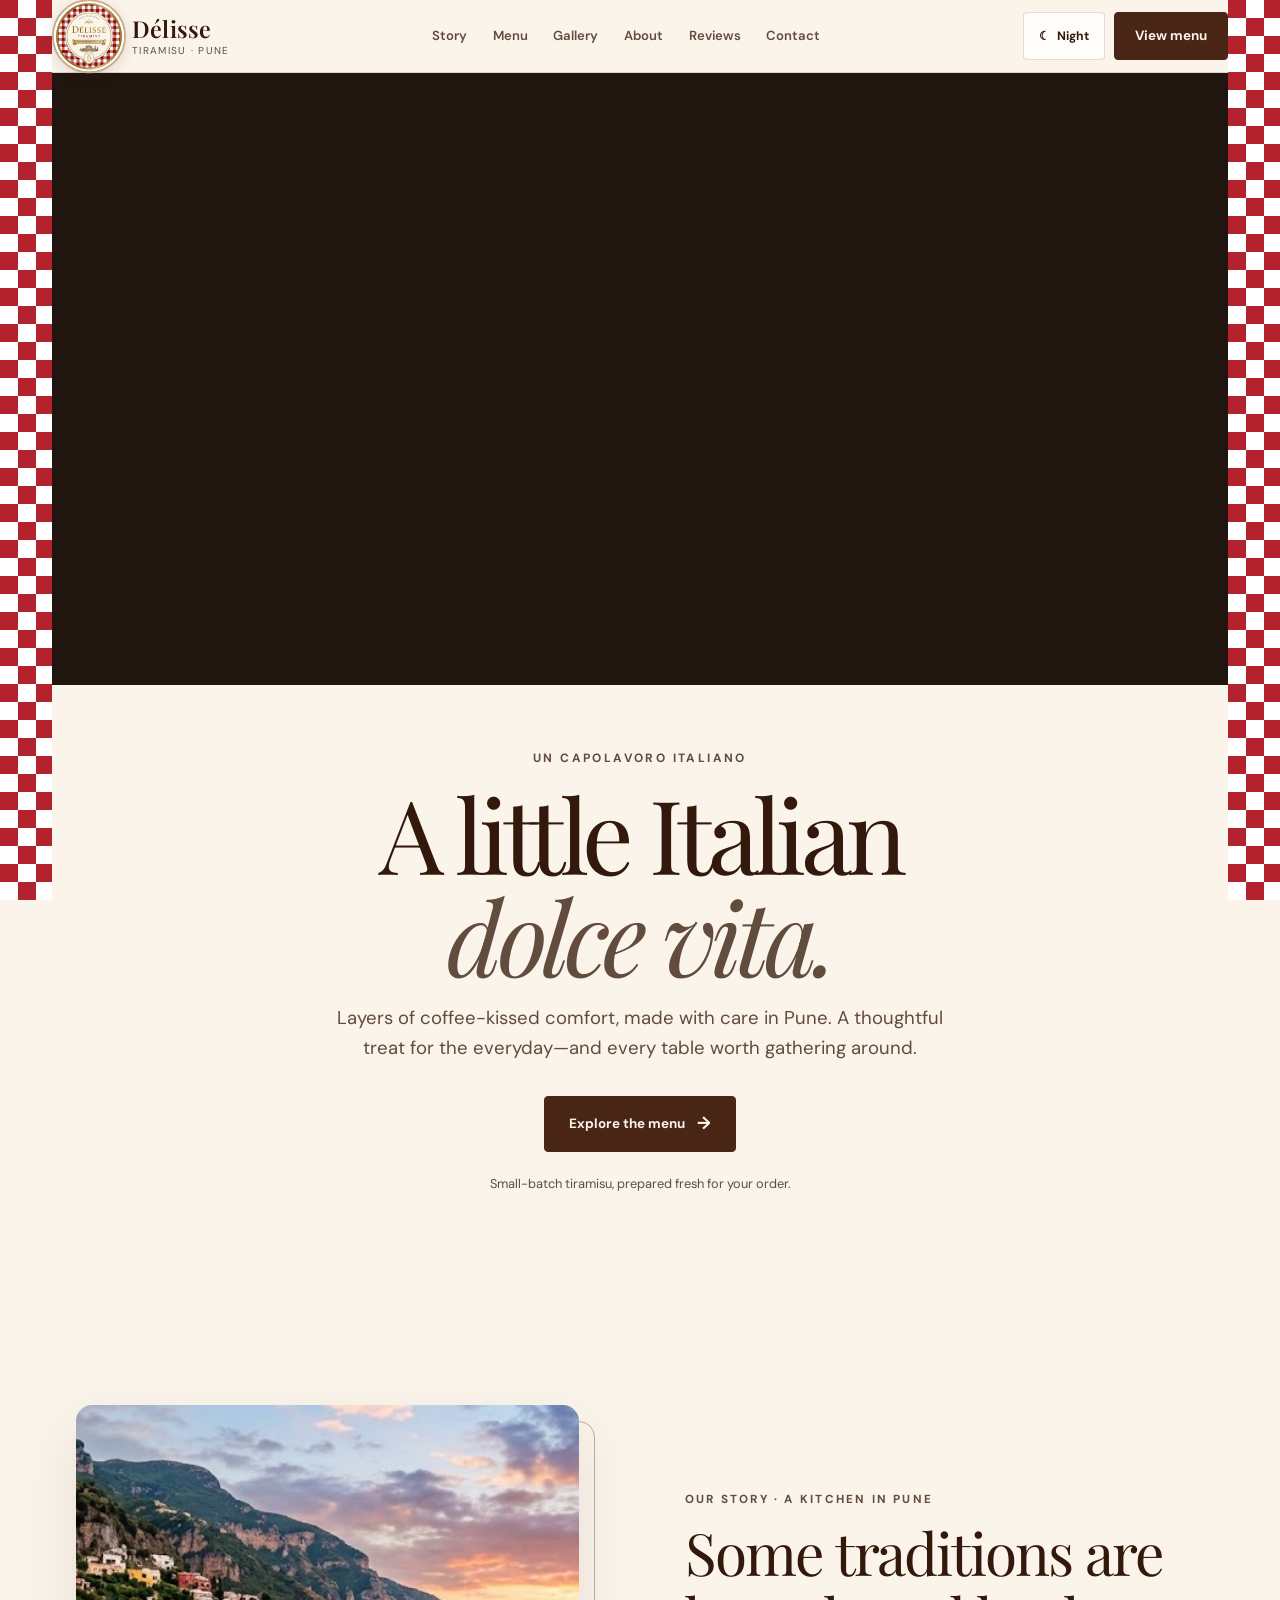
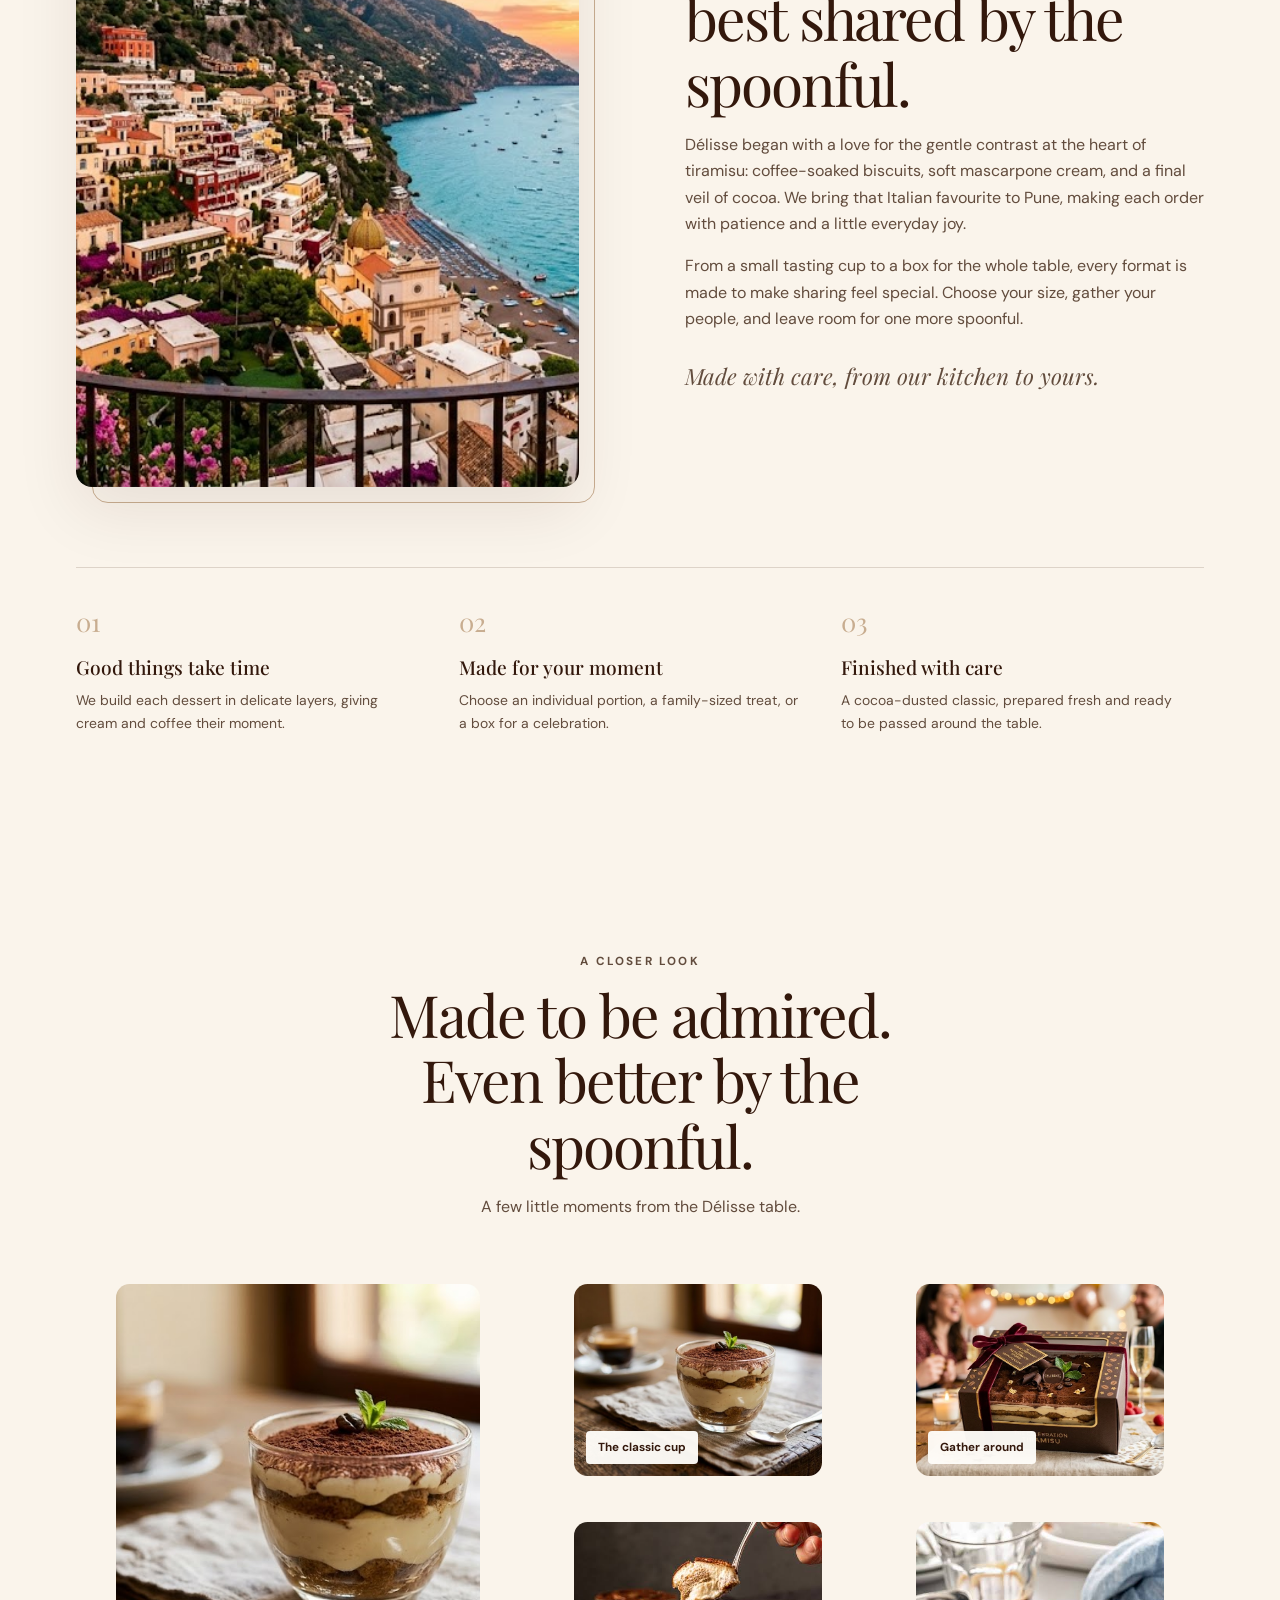
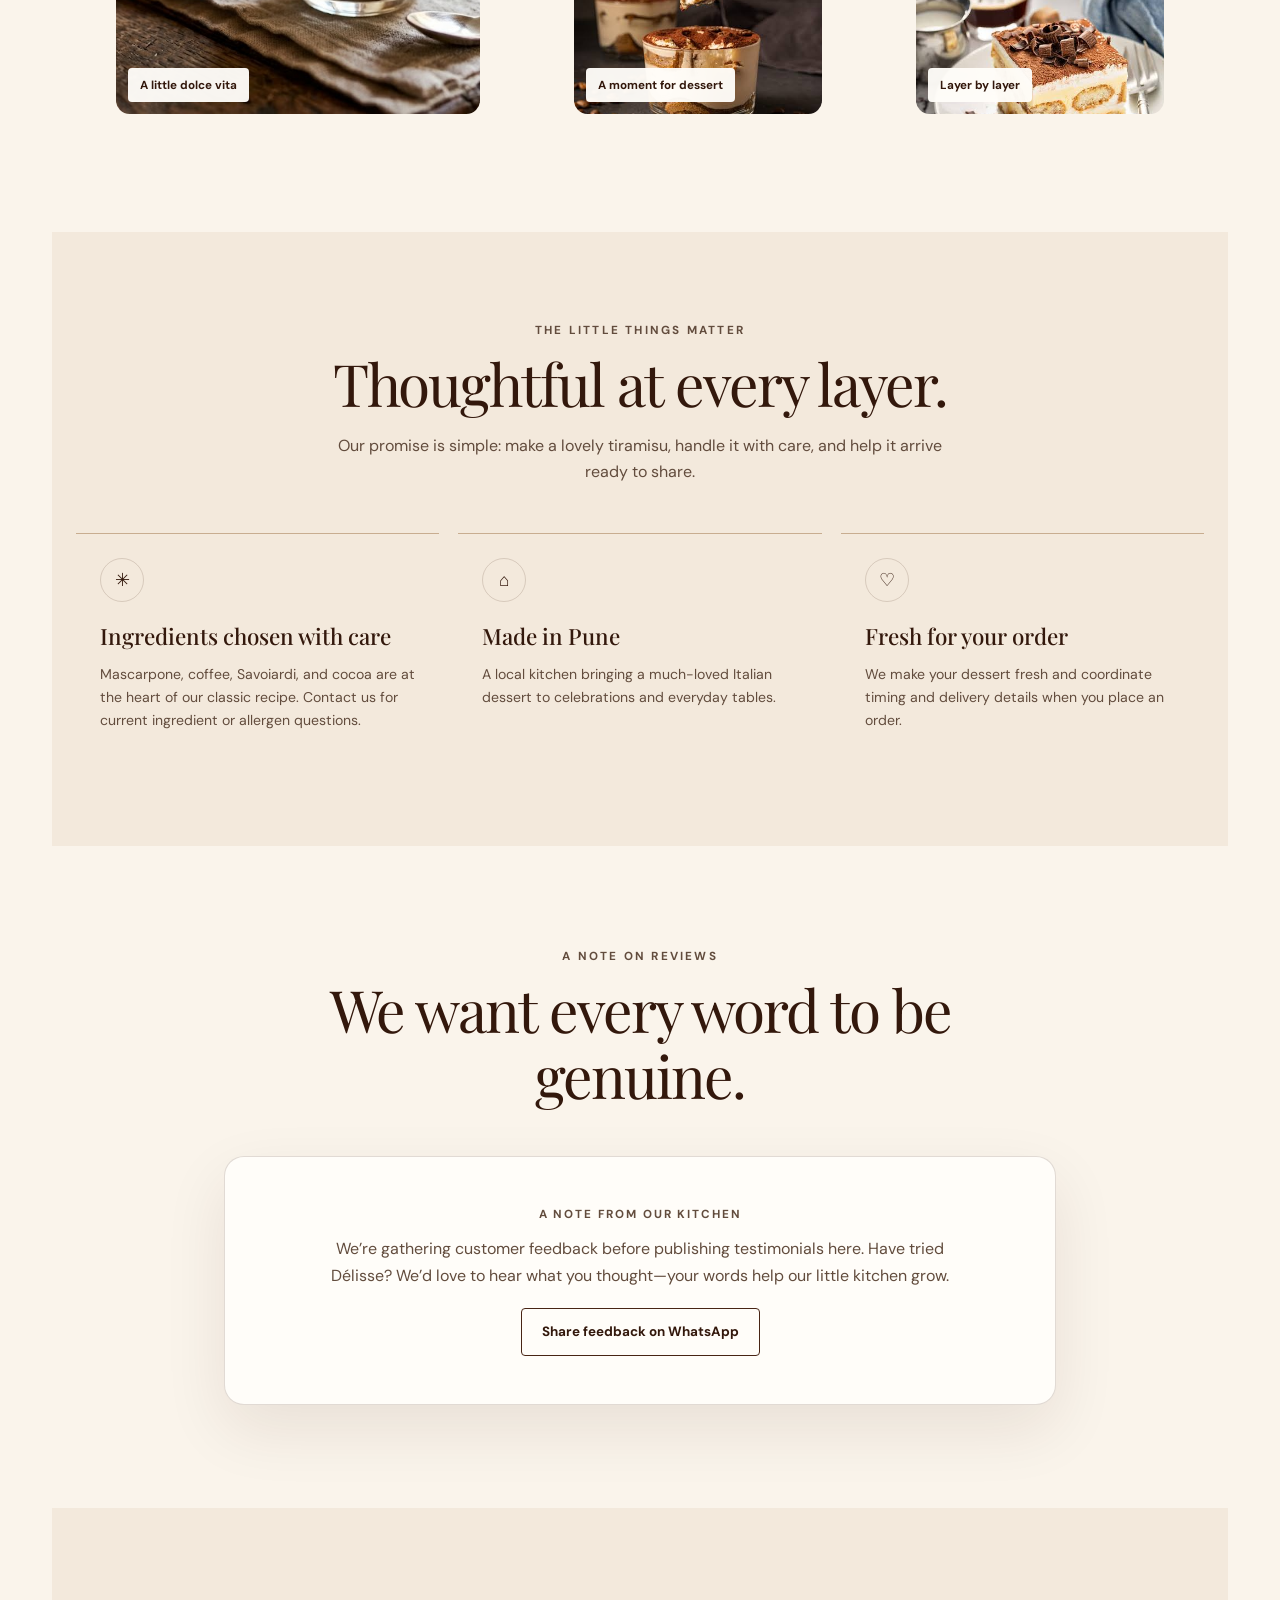
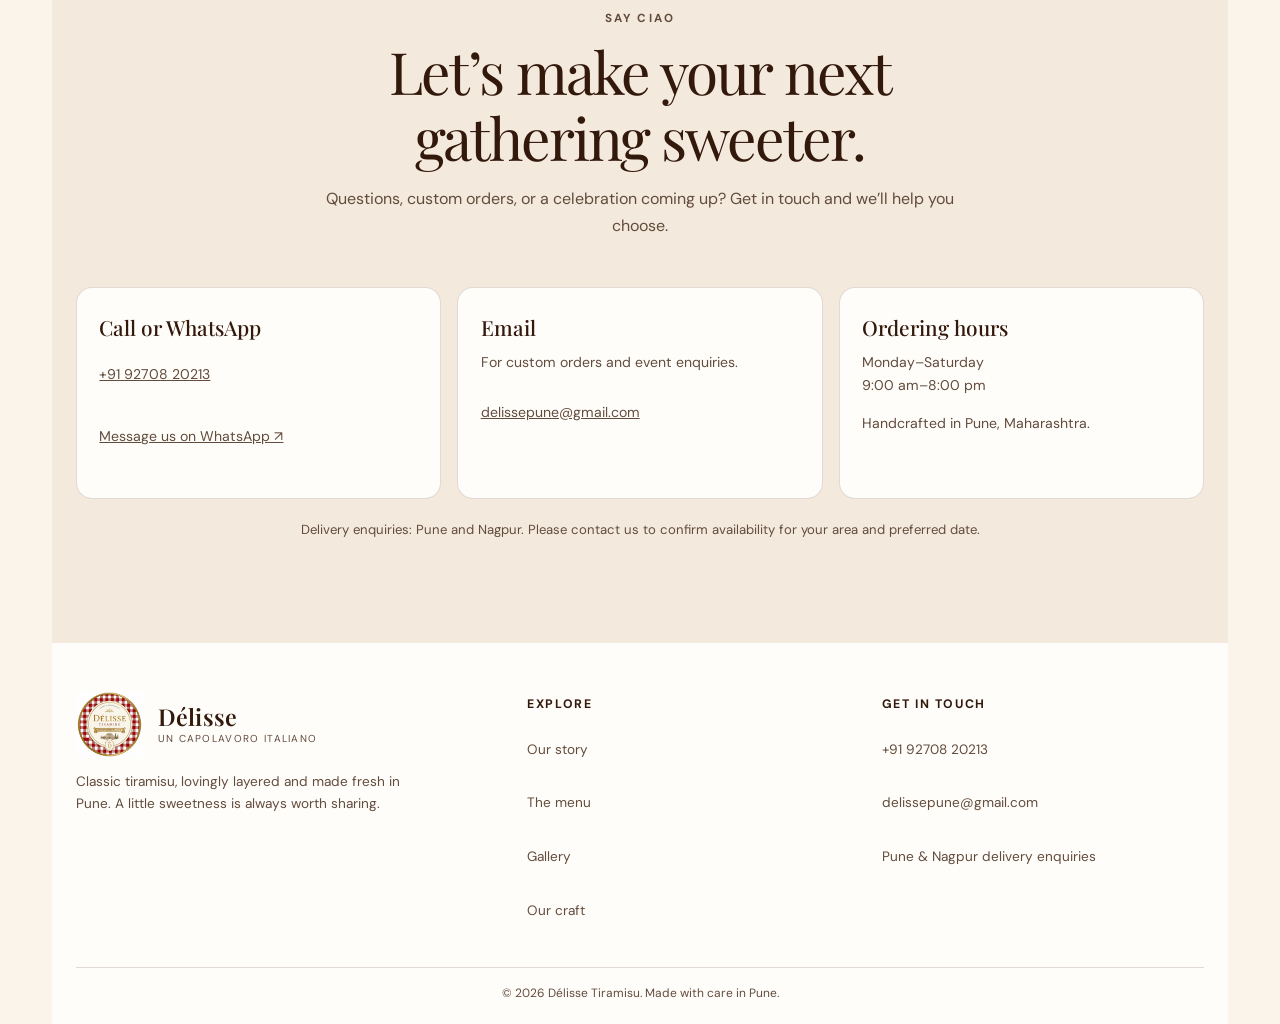
==== index.html @ 21d64817 "Add files via upload" ====
<!doctype html>
<html lang="en" data-theme="day">
<head>
  <meta charset="utf-8">
  <meta name="viewport" content="width=device-width, initial-scale=1">
  <meta name="theme-color" content="#FAF4EB">
  <meta name="description" content="Discover Délisse Tiramisu: lovingly layered Italian-inspired desserts, freshly made in Pune for everyday treats and special gatherings.">
  <title>Délisse Tiramisu — Un Capolavoro Italiano</title>
  <link rel="preconnect" href="https://fonts.googleapis.com">
  <link rel="preconnect" href="https://fonts.gstatic.com" crossorigin>
  <link href="https://fonts.googleapis.com/css2?family=DM+Sans:wght@400;500;600;700&family=Playfair+Display:ital,wght@0,400;0,500;0,600;1,400;1,500&display=swap" rel="stylesheet">
  <style>
    :root {
      color-scheme: light;
      --page: #FAF4EB;
      --surface: #FFFDF9;
      --surface-soft: #F3E9DC;
      --ink: #33180C;
      --ink-soft: #624C3D;
      --cocoa: #482515;
      --tan: #C8AD90;
      --line: rgba(72, 37, 21, .16);
      --shadow: 0 1.5rem 4rem rgba(51, 24, 12, .09);
      --gingham-white: #FFFFFF;
      --gingham-red: #B4232D;
      --gingham-pattern: url("data:image/svg+xml,%3Csvg xmlns='http://www.w3.org/2000/svg' width='36' height='36' viewBox='0 0 36 36'%3E%3Cpath fill='%23FFFFFF' d='M0 0h36v36H0z'/%3E%3Cpath fill='%23B4232D' d='M0 0h18v18H0zm18 18h18v18H18z'/%3E%3C/svg%3E");
      --content: 74rem;
      --header-height: 4.5rem;
      --frame-width: 3.25rem;
    }

    html[data-theme="night"] {
      color-scheme: dark;
      --page: #1D130F;
      --surface: #291C16;
      --surface-soft: #35251C;
      --ink: #FFF7ED;
      --ink-soft: #D7C2AE;
      --cocoa: #F2DFCA;
      --tan: #B08D6B;
      --line: rgba(255, 247, 237, .15);
      --shadow: 0 1.5rem 4rem rgba(0, 0, 0, .24);
    }

    * { box-sizing: border-box; }
    html { scroll-behavior: smooth; scroll-padding-top: calc(var(--header-height) + 1.5rem); }
    body {
      margin: 0;
      padding-inline: var(--frame-width);
      background: var(--page);
      color: var(--ink);
      font: 400 1rem/1.65 "DM Sans", sans-serif;
      transition: background-color .35s ease, color .35s ease;
      overflow-x: hidden;
    }
    img { display: block; max-width: 100%; }
    button, a, select { font: inherit; }
    a { color: inherit; }
    button { color: inherit; }
    :focus-visible { outline: 3px solid #B54635; outline-offset: 3px; }
    ::selection { color: #fff; background: #8C3028; }
    .container { width: min(var(--content), calc(100% - 3rem)); margin-inline: auto; }
    .eyebrow {
      margin: 0 0 .8rem;
      color: var(--ink-soft);
      font-size: .73rem;
      font-weight: 700;
      letter-spacing: .19em;
      line-height: 1.4;
      text-transform: uppercase;
    }
    h1, h2, h3, p { margin-top: 0; }
    h1, h2, h3, .wordmark { font-family: "Playfair Display", Georgia, serif; }
    h2 { margin-bottom: 1rem; font-size: clamp(2.2rem, 5vw, 3.65rem); font-weight: 400; line-height: 1.12; letter-spacing: -.035em; }
    .section-intro { max-width: 40rem; margin: 0 auto 3rem; text-align: center; }
    .section-intro p:last-child { color: var(--ink-soft); }
    .skip-link {
      position: fixed; z-index: 999; top: .75rem; left: .75rem; transform: translateY(-160%);
      padding: .8rem 1rem; border-radius: .5rem; background: var(--surface); color: var(--ink);
    }
    .skip-link:focus { transform: translateY(0); }
    .sr-only {
      position: absolute; width: 1px; height: 1px; padding: 0; margin: -1px;
      overflow: hidden; clip: rect(0, 0, 0, 0); white-space: nowrap; border: 0;
    }

    .page-loader {
      position: fixed; z-index: 1000; inset: 0; display: grid; place-items: center;
      padding: 1.5rem; background: color-mix(in srgb, var(--page) 94%, transparent);
      backdrop-filter: blur(8px); opacity: 1; visibility: visible;
      transition: opacity .5s ease, visibility .5s ease;
    }
    .page-loader.is-hidden { opacity: 0; visibility: hidden; pointer-events: none; }
    .loader-content {
      width: min(20rem, 100%); display: grid; justify-items: center; gap: 1rem;
      padding: 2rem 1.5rem 1.5rem; border: 1px solid var(--line); border-radius: .75rem;
      background: var(--surface); box-shadow: var(--shadow); text-align: center;
    }
    .loader-seal { position: relative; width: 5rem; aspect-ratio: 1; padding: .25rem; border-radius: 50%; background: conic-gradient(from 0deg, var(--gingham-red), #fff 25%, var(--gingham-red) 50%, #fff 75%, var(--gingham-red)); animation: loader-spin 2.4s linear infinite; }
    .loader-seal img { width: 100%; height: 100%; border: 3px solid var(--surface); border-radius: 50%; object-fit: cover; animation: loader-counter-spin 2.4s linear infinite; }
    .loader-track { width: 9rem; height: .55rem; overflow: hidden; border-radius: 999px; background: var(--surface-soft); }
    .loader-track::after { display: block; width: 42%; height: 100%; content: ""; border-radius: inherit; background-color: var(--gingham-white); background-image: var(--gingham-pattern); background-size: 1.125rem 1.125rem; animation: loader-progress 1.25s ease-in-out infinite; }
    .loader-caption { margin: 0; color: var(--ink); font-family: "Playfair Display", Georgia, serif; font-size: 1.15rem; }
    .loader-subcaption { margin: -.7rem 0 0; color: var(--ink-soft); font-size: .67rem; font-weight: 700; letter-spacing: .16em; text-transform: uppercase; }
    @keyframes loader-spin { to { transform: rotate(1turn); } }
    @keyframes loader-counter-spin { to { transform: rotate(-1turn); } }
    @keyframes loader-progress { from { transform: translateX(-120%); } to { transform: translateX(260%); } }
    .reveal { opacity: 0; transform: translateY(24px); transition: opacity .8s ease, transform .8s cubic-bezier(.2,.7,.2,1); }
    .reveal.is-visible { opacity: 1; transform: translateY(0); }
    .story-photo.reveal { transform: translateY(24px) rotate(-1.5deg); }
    .story-photo.reveal.is-visible { transform: translateY(0) rotate(0); }
    .chapter, .craft-card, .contact-card, .gallery-item { transition: transform .35s cubic-bezier(.2,.7,.2,1), box-shadow .35s ease; }
    .chapter:hover, .craft-card:hover, .contact-card:hover { transform: translateY(-5px); }
    .gallery-item:hover { transform: translateY(-4px); box-shadow: var(--shadow); }

    .site-header {
      position: sticky;
      z-index: 20;
      top: 0;
      border-bottom: 1px solid var(--line);
      background: color-mix(in srgb, var(--page) 92%, transparent);
      backdrop-filter: blur(16px);
    }
    .nav-wrap {
      width: 100%;
      min-height: var(--header-height);
      margin: auto;
      display: flex;
      align-items: center;
      justify-content: space-between;
      gap: 1.5rem;
    }
    .brand {
      position: relative;
      display: inline-flex;
      align-items: center;
      gap: .75rem;
      min-height: 48px;
      min-width: max-content;
      padding-left: 5rem;
      text-decoration: none;
    }
    .site-header .brand-seal {
      position: absolute;
      top: 50%;
      left: 0;
      z-index: 1;
      width: 4.6rem;
      aspect-ratio: 1;
      overflow: hidden;
      flex: 0 0 auto;
      border: 2px solid var(--tan);
      border-radius: 50%;
      background: #fff;
      box-shadow: 0 .2rem .8rem rgba(51,24,12,.13);
      transform: translateY(-50%);
    }
    .brand-seal img { width: 100%; height: 100%; object-fit: cover; }
    .brand-copy { display: grid; line-height: 1.12; }
    .wordmark { font-size: 1.45rem; font-weight: 600; letter-spacing: .01em; }
    .brand-line { margin-top: .18rem; color: var(--ink-soft); font-size: .63rem; letter-spacing: .13em; text-transform: uppercase; }
    .nav-links { display: flex; align-items: center; gap: clamp(.85rem, 2vw, 1.7rem); }
    .nav-links a {
      min-height: 48px;
      display: inline-flex;
      align-items: center;
      position: relative;
      color: var(--ink-soft);
      font-size: .82rem;
      font-weight: 600;
      text-decoration: none;
      transition: color .2s ease;
    }
    .nav-links a:hover { color: var(--ink); }
    .nav-actions { display: flex; align-items: center; gap: .55rem; }
    .icon-button, .menu-toggle {
      min-width: 48px; min-height: 48px;
      display: inline-flex; align-items: center; justify-content: center;
      border: 1px solid var(--line); border-radius: .25rem;
      background: var(--surface); color: var(--ink); cursor: pointer;
      transition: transform .2s ease, box-shadow .2s ease, background .25s ease;
    }
    .icon-button:hover, .menu-toggle:hover { transform: translateY(-2px); box-shadow: 0 .5rem 1rem rgba(51,24,12,.12); }
    .icon-button { padding: 0 .95rem; gap: .45rem; font-size: .76rem; font-weight: 700; }
    .menu-toggle { display: none; font-size: 1.25rem; }
    .menu-cta { min-height: 48px; padding-inline: 1rem; font-size: .78rem; }

    .hero {
      width: calc(100% + 2 * var(--frame-width));
      margin-left: calc(-1 * var(--frame-width));
      padding: 0 0 clamp(4rem, 8vw, 6rem);
      background: var(--page);
    }
    .hero-inner { width: min(50rem, calc(100% - 2rem)); margin-inline: auto; text-align: center; }
    .hero-ribbon {
      position: fixed;
      z-index: 19;
      inset-block: 0;
      width: var(--frame-width);
      background-color: var(--gingham-white);
      background-image: var(--gingham-pattern);
      background-size: 36px 36px;
      background-position: 0 0;
      transition: background-position .16s linear;
      will-change: background-position;
      pointer-events: none;
    }
    .hero-ribbon-left { left: 0; }
    .hero-ribbon-right { right: 0; animation-direction: reverse; }
    .hero-video-frame {
      position: relative;
      width: 100%;
      aspect-ratio: 16 / 9;
      max-height: min(68svh, 42rem);
      margin: 0 auto clamp(2.5rem, 5vw, 4rem);
      overflow: hidden;
      background: #21160f;
    }
    .hero-video-frame video { width: 100%; height: 100%; object-fit: cover; }
    .hero h1 { margin: 0 auto 1.1rem; color: var(--ink); font-size: clamp(3rem, 8vw, 6.4rem); font-weight: 400; line-height: .99; letter-spacing: -.055em; }
    .hero h1 em { color: var(--ink-soft); font-weight: 400; }
    .hero-lede { max-width: 38rem; margin: 0 auto 2rem; color: var(--ink-soft); font-size: clamp(1rem, 2vw, 1.16rem); }
    .hero-kicker { margin-bottom: .85rem; color: var(--ink-soft); font-size: .75rem; font-weight: 700; letter-spacing: .2em; text-transform: uppercase; }
    .hero-note { margin: 1.3rem 0 0; color: var(--ink-soft); font-size: .8rem; }
    .button {
      min-height: 3rem; display: inline-flex; align-items: center; justify-content: center; gap: .65rem;
      padding: .65rem 1.25rem;       border: 1px solid var(--cocoa); border-radius: .25rem;
      background: var(--cocoa); color: var(--page); cursor: pointer;
      font-size: .84rem; font-weight: 700; text-decoration: none;
      transition: transform .2s ease, box-shadow .2s ease, background .25s ease, color .25s ease;
    }
    .button:hover { transform: translateY(-2px); box-shadow: 0 .55rem 1.1rem rgba(51,24,12,.19); }
    .button-outline { background: transparent; color: var(--ink); }
    .menu-explore { min-height: 3.5rem; gap: .8rem; padding-inline: 1.5rem; }
    .menu-explore .menu-arrow { display: inline-block; font-size: 1.1rem; animation: explore-arrow 1.8s ease-in-out infinite; }
    .menu-explore:hover .menu-arrow { animation-play-state: paused; transform: translateX(4px); }
    @keyframes explore-arrow { 50% { transform: translateX(4px); } }

    .story { padding-block: clamp(4.5rem, 9vw, 8rem); }
    .story-grid { display: grid; grid-template-columns: 1fr 1fr; gap: clamp(2rem, 7vw, 6rem); align-items: center; }
    .story-photo { position: relative; padding: 0 1rem 1rem 0; }
    .story-photo::after { position: absolute; z-index: -1; content: ""; inset: 1rem 0 0 1rem; border: 1px solid var(--tan); border-radius: 1rem; }
    .story-photo img { width: 100%; aspect-ratio: 4 / 4.5; object-fit: cover; border-radius: 1rem; box-shadow: var(--shadow); transition: transform .7s cubic-bezier(.2,.7,.2,1); }
    .story-photo:hover img { transform: scale(1.025); }
    .story-copy h2 { max-width: 34rem; }
    .story-copy p:not(.eyebrow) { color: var(--ink-soft); }
    .story-copy .signature { margin-top: 1.6rem; color: var(--ink); font-family: "Playfair Display", Georgia, serif; font-size: 1.4rem; font-style: italic; }
    .chapter-row { display: grid; grid-template-columns: repeat(3, 1fr); gap: 1.25rem; margin-top: 4rem; padding-top: 2rem; border-top: 1px solid var(--line); }
    .chapter { padding-right: 1rem; }
    .chapter-number { display: block; margin-bottom: .6rem; color: var(--tan); font-family: "Playfair Display", Georgia, serif; font-size: 1.6rem; }
    .chapter h3 { margin-bottom: .35rem; font-size: 1.2rem; font-weight: 500; }
    .chapter p { margin-bottom: 0; color: var(--ink-soft); font-size: .87rem; }

    .gallery-section { padding-block: clamp(4.5rem, 8vw, 7rem); }
    .gallery-grid { display: grid; grid-template-columns: 1.15fr .85fr .85fr; grid-template-rows: 14rem 14rem; gap: .85rem; }
    .gallery-item { position: relative; overflow: hidden; border-radius: .85rem; background: var(--surface-soft); }
    .gallery-item:first-child { grid-row: span 2; }
    .gallery-item img { width: 100%; height: 100%; object-fit: cover; transition: transform .6s ease; }
    .gallery-item:hover img { transform: scale(1.04); }
    .gallery-caption {
      position: absolute; right: .75rem; bottom: .75rem; left: .75rem;
      width: fit-content; max-width: calc(100% - 1.5rem); padding: .45rem .75rem;
      border-radius: .25rem; background: rgba(255,253,249,.96); color: #33180C;
      font-size: .73rem; font-weight: 700; white-space: nowrap; overflow: hidden; text-overflow: ellipsis;
    }

    .craft-section { padding-block: clamp(4rem, 7vw, 6rem); background: var(--surface-soft); }
    .craft-grid { display: grid; grid-template-columns: repeat(3, 1fr); gap: 1.2rem; }
    .craft-card { padding: 1.5rem; border-top: 1px solid var(--tan); }
    .craft-icon { width: 2.75rem; height: 2.75rem; display: grid; place-items: center; margin-bottom: 1rem; border: 1px solid var(--line); border-radius: 50%; color: var(--ink); font-size: 1.1rem; }
    .craft-card h3 { margin-bottom: .45rem; font-size: 1.4rem; font-weight: 500; }
    .craft-card p { margin-bottom: 0; color: var(--ink-soft); font-size: .88rem; }

    .reviews-section { padding-block: clamp(4.5rem, 8vw, 7rem); }
    .review-panel {
      max-width: 52rem; margin: auto; padding: clamp(1.5rem, 4vw, 3rem);
      border: 1px solid var(--line); border-radius: 1.25rem; background: var(--surface);
      box-shadow: var(--shadow); text-align: center;
    }
    .review-note { margin-bottom: .75rem; color: var(--ink-soft); font-size: .73rem; font-weight: 700; letter-spacing: .16em; text-transform: uppercase; }
    .review-panel p { max-width: 40rem; margin: 0 auto 1.2rem; color: var(--ink-soft); }
    .customer-form { display: grid; gap: .85rem; margin-top: 1.4rem; text-align: left; }
    .customer-form label { display: grid; gap: .35rem; color: var(--ink); font-size: .78rem; font-weight: 700; }
    .customer-form input, .customer-form textarea {
      width: 100%; min-height: 48px; padding: .75rem .85rem;
      border: 1px solid var(--line); border-radius: .65rem;
      background: var(--surface); color: var(--ink); font: inherit; font-size: .88rem;
    }
    .customer-form textarea { min-height: 5rem; resize: vertical; }
    .customer-form .form-row { display: grid; grid-template-columns: 1fr 1fr; gap: .75rem; }

    .contact-section { padding-block: clamp(4.5rem, 8vw, 7rem); background: var(--surface-soft); }
    .contact-grid { display: grid; grid-template-columns: repeat(3, 1fr); gap: 1rem; }
    .contact-card { min-width: 0; padding: 1.4rem; border: 1px solid var(--line); border-radius: 1rem; background: var(--surface); }
    .contact-card h3 { margin-bottom: .4rem; font-size: 1.3rem; font-weight: 500; }
    .contact-card p, .contact-card a { color: var(--ink-soft); font-size: .88rem; overflow-wrap: anywhere; }
    .contact-card a { min-height: 48px; display: inline-flex; align-items: center; }
    .contact-card a:hover { color: var(--ink); }
    .delivery-note { margin: 1.25rem auto 0; color: var(--ink-soft); font-size: .82rem; text-align: center; }

    .site-footer { padding-block: 3rem 1.25rem; background: var(--surface); }
    .footer-main { display: grid; grid-template-columns: 1.3fr 1fr 1fr; gap: 2rem; align-items: start; }
    .footer-brand { display: flex; align-items: center; gap: .9rem; margin-bottom: .8rem; }
    .footer-seal { width: 4.2rem; }
    .footer-summary { max-width: 22rem; color: var(--ink-soft); font-size: .85rem; }
    .footer-col h3 { margin: .2rem 0 .75rem; font-family: "DM Sans", sans-serif; font-size: .77rem; font-weight: 700; letter-spacing: .13em; text-transform: uppercase; }
    .footer-links { display: grid; gap: .35rem; }
    .footer-links a { min-height: 48px; display: inline-flex; align-items: center; color: var(--ink-soft); font-size: .85rem; text-decoration: none; }
    .footer-links a:hover { color: var(--ink); }
    .footer-bottom { margin-top: 2rem; padding-top: 1rem; border-top: 1px solid var(--line); color: var(--ink-soft); font-size: .75rem; text-align: center; }

    .mobile-nav {
      position: fixed; z-index: 22; inset: var(--header-height) 0 auto; display: none;
      padding: .5rem 1.25rem 1rem; border-bottom: 1px solid var(--line);
      background: var(--page); box-shadow: var(--shadow);
    }
    .mobile-nav.open { display: grid; }
    .mobile-nav a { min-height: 48px; display: flex; align-items: center; border-bottom: 1px solid var(--line); color: var(--ink-soft); text-decoration: none; }
    .mobile-nav a:last-child { border-bottom: 0; }

    @media (max-width: 1050px) {
      .nav-links { gap: .8rem; }
      .nav-links a { font-size: .76rem; }
    }
    @media (max-width: 790px) {
      :root { --header-height: 3.75rem; }
      :root { --frame-width: 2rem; }
      .nav-links { display: none; }
      .menu-toggle { display: inline-flex; }
      .nav-wrap { gap: .5rem; }
      .site-header .brand { padding-left: 4.2rem; }
      .site-header .brand-seal { width: 3.9rem; }
      .wordmark { font-size: 1.25rem; }
      .icon-button { width: 48px; padding: 0; font-size: 1rem; }
      .icon-button .theme-label { display: none; }
      .story-grid { grid-template-columns: 1fr; }
      .story-photo { max-width: 34rem; margin-inline: auto; }
      .story-photo img { aspect-ratio: 4 / 3.6; }
      .chapter-row { margin-top: 2.5rem; }
      .gallery-grid { grid-template-columns: repeat(2, minmax(0, 1fr)); grid-template-rows: 15rem 12rem; }
      .gallery-item:first-child { grid-row: auto; grid-column: span 2; }
      .gallery-item:last-child { grid-column: span 2; }
      .footer-main { grid-template-columns: 1fr 1fr; }
      .footer-main > :first-child { grid-column: span 2; }
    }
    @media (max-width: 540px) {
      .container { width: calc(100% - 2rem); }
      .brand-line { font-size: .56rem; }
      .nav-actions { gap: .35rem; }
      .menu-cta { padding-inline: .7rem; font-size: .72rem; }
      .hero-inner { width: calc(100% - 2rem); }
      .hero h1 { font-size: clamp(2.8rem, 14vw, 4.3rem); }
      .chapter-row, .craft-grid, .contact-grid { grid-template-columns: 1fr; }
      .chapter { padding: 0 0 1rem; border-bottom: 1px solid var(--line); }
      .gallery-grid { grid-template-columns: minmax(0, 1fr); grid-template-rows: none; grid-auto-rows: 14rem; gap: .75rem; }
      .gallery-item:first-child, .gallery-item:last-child { grid-column: auto; }
      .gallery-caption { right: .45rem; bottom: .45rem; left: .45rem; max-width: calc(100% - .9rem); padding: .4rem .55rem; font-size: .68rem; }
      .footer-main { grid-template-columns: 1fr; }
      .footer-main > :first-child { grid-column: auto; }
    }
    @media (max-width: 390px) {
      .menu-cta { display: none; }
    }
    @media (max-width: 430px) {
      .site-header .brand-copy { display: none; }
    }
    @media (max-width: 360px) {
      .brand-copy { display: none; }
    }
    @media (prefers-reduced-motion: reduce) {
      *, *::before, *::after { scroll-behavior: auto !important; animation-duration: .01ms !important; animation-iteration-count: 1 !important; transition-duration: .01ms !important; }
    }
  </style>
</head>
<body>
  <noscript><style>.page-loader{display:none!important}</style></noscript>
  <div class="page-loader" id="page-loader" role="status" aria-label="Loading Délisse Tiramisu">
    <div class="loader-content"><span class="loader-seal"><img src="./logo.jpg" alt="" width="1024" height="1024"></span><span class="loader-caption">A little sweetness</span><span class="loader-subcaption">Fresh from our kitchen</span><span class="loader-track" aria-hidden="true"></span></div>
  </div>
  <span class="hero-ribbon hero-ribbon-left" aria-hidden="true"></span>
  <span class="hero-ribbon hero-ribbon-right" aria-hidden="true"></span>
  <a class="skip-link" href="#main">Skip to content</a>
  <header class="site-header">
    <div class="nav-wrap container">
      <a class="brand" href="#home" aria-label="Délisse Tiramisu home">
        <span class="brand-seal"><img src="./logo.jpg" alt="Délisse circular lid emblem" width="1024" height="1024"></span>
        <span class="brand-copy"><span class="wordmark">Délisse</span><span class="brand-line">Tiramisu · Pune</span></span>
      </a>
      <nav class="nav-links" aria-label="Main navigation">
        <a href="#story">Story</a><a href="./menu.html">Menu</a><a href="#gallery">Gallery</a><a href="#craft">About</a><a href="#reviews">Reviews</a><a href="#contact">Contact</a>
      </nav>
      <div class="nav-actions">
        <button class="icon-button" id="theme-toggle" type="button" aria-label="Switch to night mode" aria-pressed="false"><span aria-hidden="true">☾</span><span class="theme-label">Night</span></button>
        <a class="button menu-cta" href="./menu.html">View menu</a>
        <button class="menu-toggle" id="menu-toggle" type="button" aria-label="Open navigation menu" aria-expanded="false" aria-controls="mobile-nav">☰</button>
      </div>
    </div>
    <nav class="mobile-nav" id="mobile-nav" aria-label="Mobile navigation">
      <a href="#story">Our story</a><a href="./menu.html">Menu</a><a href="#gallery">Gallery</a><a href="#craft">About our craft</a><a href="#reviews">Reviews</a><a href="#contact">Contact</a>
    </nav>
  </header>

  <main id="main">
    <section class="hero" id="home" aria-labelledby="hero-title">
      <div class="hero-video-frame">
        <video class="hero-video" width="1280" height="720" autoplay muted playsinline loop preload="auto" aria-label="Délisse Tiramisu brand video">
          <source src="./gemini_generated_video_3c3f9acc.mp4" type="video/mp4">
          Your browser does not support HTML video.
        </video>
      </div>
      <div class="hero-inner">
        <p class="hero-kicker">Un Capolavoro Italiano</p>
        <h1 id="hero-title">A little Italian<br><em>dolce vita.</em></h1>
        <p class="hero-lede">Layers of coffee-kissed comfort, made with care in Pune. A thoughtful treat for the everyday—and every table worth gathering around.</p>
        <a class="button menu-explore" href="./menu.html"><span>Explore the menu</span><span class="menu-arrow" aria-hidden="true">→</span></a>
        <p class="hero-note">Small-batch tiramisu, prepared fresh for your order.</p>
      </div>
    </section>

    <section class="story" id="story" aria-labelledby="story-title">
      <div class="container">
        <div class="story-grid">
          <div class="story-photo"><img src="./about image.jpg" alt="Délisse tiramisu with cocoa and espresso, presented in a warm Italian-inspired setting" loading="lazy" width="1024" height="682"></div>
          <div class="story-copy">
            <p class="eyebrow">Our story · A kitchen in Pune</p>
            <h2 id="story-title">Some traditions are best shared by the spoonful.</h2>
            <p>Délisse began with a love for the gentle contrast at the heart of tiramisu: coffee-soaked biscuits, soft mascarpone cream, and a final veil of cocoa. We bring that Italian favourite to Pune, making each order with patience and a little everyday joy.</p>
            <p>From a small tasting cup to a box for the whole table, every format is made to make sharing feel special. Choose your size, gather your people, and leave room for one more spoonful.</p>
            <p class="signature">Made with care, from our kitchen to yours.</p>
          </div>
        </div>
        <div class="chapter-row" aria-label="Our process">
          <article class="chapter"><span class="chapter-number">01</span><h3>Good things take time</h3><p>We build each dessert in delicate layers, giving cream and coffee their moment.</p></article>
          <article class="chapter"><span class="chapter-number">02</span><h3>Made for your moment</h3><p>Choose an individual portion, a family-sized treat, or a box for a celebration.</p></article>
          <article class="chapter"><span class="chapter-number">03</span><h3>Finished with care</h3><p>A cocoa-dusted classic, prepared fresh and ready to be passed around the table.</p></article>
        </div>
      </div>
    </section>

    <section class="gallery-section" id="gallery" aria-labelledby="gallery-title">
      <div class="container">
        <div class="section-intro">
          <p class="eyebrow">A closer look</p>
          <h2 id="gallery-title">Made to be admired.<br>Even better by the spoonful.</h2>
          <p>A few little moments from the Délisse table.</p>
        </div>
        <div class="gallery-grid">
          <figure class="gallery-item"><img src="./classic cup.jpg" alt="Tiramisu served in an Italian-inspired setting" loading="lazy" width="1024" height="682"><figcaption class="gallery-caption">A little dolce vita</figcaption></figure>
          <figure class="gallery-item"><img src="./classic cup.jpg" alt="Individual classic tiramisu cup with cocoa" loading="lazy" width="1024" height="682"><figcaption class="gallery-caption">The classic cup</figcaption></figure>
          <figure class="gallery-item"><img src="./celebration box.jpg" alt="Délisse celebration box, ready to share" loading="lazy" width="1024" height="682"><figcaption class="gallery-caption">Gather around</figcaption></figure>
          <figure class="gallery-item"><img src="./galary 1.jpg" alt="A Délisse tiramisu serving" loading="lazy" width="1024" height="682"><figcaption class="gallery-caption">A moment for dessert</figcaption></figure>
          <figure class="gallery-item"><img src="./galary 2.jpg" alt="A close-up of Délisse dessert presentation" loading="lazy" width="1024" height="682"><figcaption class="gallery-caption">Layer by layer</figcaption></figure>
        </div>
      </div>
    </section>

    <section class="craft-section" id="craft" aria-labelledby="craft-title">
      <div class="container">
        <div class="section-intro">
          <p class="eyebrow">The little things matter</p>
          <h2 id="craft-title">Thoughtful at every layer.</h2>
          <p>Our promise is simple: make a lovely tiramisu, handle it with care, and help it arrive ready to share.</p>
        </div>
        <div class="craft-grid">
          <article class="craft-card"><span class="craft-icon" aria-hidden="true">✳</span><h3>Ingredients chosen with care</h3><p>Mascarpone, coffee, Savoiardi, and cocoa are at the heart of our classic recipe. Contact us for current ingredient or allergen questions.</p></article>
          <article class="craft-card"><span class="craft-icon" aria-hidden="true">⌂</span><h3>Made in Pune</h3><p>A local kitchen bringing a much-loved Italian dessert to celebrations and everyday tables.</p></article>
          <article class="craft-card"><span class="craft-icon" aria-hidden="true">♡</span><h3>Fresh for your order</h3><p>We make your dessert fresh and coordinate timing and delivery details when you place an order.</p></article>
        </div>
      </div>
    </section>

    <section class="reviews-section" id="reviews" aria-labelledby="reviews-title">
      <div class="container">
        <div class="section-intro">
          <p class="eyebrow">A note on reviews</p>
          <h2 id="reviews-title">We want every word to be genuine.</h2>
        </div>
        <div class="review-panel">
          <div class="review-note">A note from our kitchen</div>
          <p>We’re gathering customer feedback before publishing testimonials here. Have tried Délisse? We’d love to hear what you thought—your words help our little kitchen grow.</p>
          <a class="button button-outline" href="https://wa.me/919270820213?text=Hello%20D%C3%A9lisse!%20I%27d%20love%20to%20share%20feedback%20about%20my%20tiramisu%20order." target="_blank" rel="noopener noreferrer">Share feedback on WhatsApp</a>
        </div>
      </div>
    </section>

    <section class="contact-section" id="contact" aria-labelledby="contact-title">
      <div class="container">
        <div class="section-intro">
          <p class="eyebrow">Say ciao</p>
          <h2 id="contact-title">Let’s make your next gathering sweeter.</h2>
          <p>Questions, custom orders, or a celebration coming up? Get in touch and we’ll help you choose.</p>
        </div>
        <div class="contact-grid">
          <article class="contact-card"><h3>Call or WhatsApp</h3><p><a href="tel:+919270820213">+91 92708 20213</a></p><p><a href="https://wa.me/919270820213" target="_blank" rel="noopener noreferrer">Message us on WhatsApp ↗</a></p></article>
          <article class="contact-card"><h3>Email</h3><p>For custom orders and event enquiries.</p><a href="mailto:delissepune@gmail.com">delissepune@gmail.com</a></article>
          <article class="contact-card"><h3>Ordering hours</h3><p>Monday–Saturday<br>9:00 am–8:00 pm</p><p>Handcrafted in Pune, Maharashtra.</p></article>
        </div>
        <p class="delivery-note">Delivery enquiries: Pune and Nagpur. Please contact us to confirm availability for your area and preferred date.</p>
      </div>
    </section>
  </main>

  <footer class="site-footer">
    <div class="container">
      <div class="footer-main">
        <div>
          <div class="footer-brand">
            <span class="brand-seal footer-seal"><img src="./logo.jpg" alt="Délisse circular lid emblem" loading="lazy" width="1024" height="1024"></span>
            <span class="brand-copy"><span class="wordmark">Délisse</span><span class="brand-line">Un Capolavoro Italiano</span></span>
          </div>
          <p class="footer-summary">Classic tiramisu, lovingly layered and made fresh in Pune. A little sweetness is always worth sharing.</p>
        </div>
        <div class="footer-col"><h3>Explore</h3><div class="footer-links"><a href="#story">Our story</a><a href="./menu.html">The menu</a><a href="#gallery">Gallery</a><a href="#craft">Our craft</a></div></div>
        <div class="footer-col"><h3>Get in touch</h3><div class="footer-links"><a href="tel:+919270820213">+91 92708 20213</a><a href="mailto:delissepune@gmail.com">delissepune@gmail.com</a><a href="#contact">Pune &amp; Nagpur delivery enquiries</a></div></div>
      </div>
      <div class="footer-bottom">© <span id="year"></span> Délisse Tiramisu. Made with care in Pune.</div>
    </div>
  </footer>

  <script>
    const loader = document.getElementById("page-loader");
    const revealElements = document.querySelectorAll(".hero-inner > *, .story-photo, .story-copy, .chapter, .section-intro, .gallery-item, .craft-card, .review-panel, .contact-card, .footer-main > *");
    revealElements.forEach((element, index) => {
      element.classList.add("reveal");
      element.style.transitionDelay = `${Math.min(index % 4, 3) * 90}ms`;
    });

    const observer = new IntersectionObserver(entries => {
      entries.forEach(entry => {
        if (!entry.isIntersecting) return;
        entry.target.classList.add("is-visible");
        observer.unobserve(entry.target);
      });
    }, { threshold: 0.12 });
    revealElements.forEach(element => observer.observe(element));
    const revealInView = () => {
      revealElements.forEach(element => {
        const bounds = element.getBoundingClientRect();
        if (bounds.top < window.innerHeight + 80 && bounds.bottom > -80) element.classList.add("is-visible");
      });
    };
    revealInView();
    window.addEventListener("scroll", revealInView, { passive: true });

    const ribbonEdges = [...document.querySelectorAll(".hero-ribbon")];
    const moveRibbonsWithScroll = () => {
      const offset = window.scrollY * 0.22;
      ribbonEdges.forEach((ribbon, index) => {
        ribbon.style.backgroundPosition = `0 ${index === 0 ? offset : -offset}px`;
      });
    };
    window.addEventListener("scroll", moveRibbonsWithScroll, { passive: true });
    moveRibbonsWithScroll();

    const loaderStartedAt = performance.now();
    let loaderReady = document.readyState === "complete";
    let loaderDismissed = false;
    let loaderDismissScheduled = false;
    let loaderHideTimer;
    const dismissLoader = () => {
      if (loaderDismissed) return;
      loaderDismissed = true;
      loader.classList.add("is-hidden");
      window.setTimeout(() => loader.remove(), 650);
    };
    const finishIntro = () => {
      if (!loaderReady || loaderDismissed || loaderDismissScheduled) return;
      loaderDismissScheduled = true;
      const remaining = Math.max(0, 1400 - (performance.now() - loaderStartedAt));
      loaderHideTimer = window.setTimeout(dismissLoader, remaining);
    };
    if (loaderReady) finishIntro();
    else window.addEventListener("load", () => { loaderReady = true; finishIntro(); }, { once: true });
    window.setTimeout(() => {
      if (loaderDismissed) return;
      if (loaderHideTimer) window.clearTimeout(loaderHideTimer);
      loaderDismissScheduled = false;
      loaderReady = true;
      finishIntro();
    }, 5000);

    document.getElementById("theme-toggle").addEventListener("click", event => {
      const button = event.currentTarget;
      const isNight = document.documentElement.dataset.theme !== "night";
      document.documentElement.dataset.theme = isNight ? "night" : "day";
      button.setAttribute("aria-pressed", String(isNight));
      button.setAttribute("aria-label", `Switch to ${isNight ? "day" : "night"} mode`);
      button.innerHTML = `<span aria-hidden="true">${isNight ? "☀" : "☾"}</span><span class="theme-label">${isNight ? "Day" : "Night"}</span>`;
      document.querySelector('meta[name="theme-color"]').content = isNight ? "#1D130F" : "#FAF4EB";
    });

    const menuToggle = document.getElementById("menu-toggle");
    const mobileNav = document.getElementById("mobile-nav");
    menuToggle.addEventListener("click", () => {
      const isOpen = mobileNav.classList.toggle("open");
      menuToggle.setAttribute("aria-expanded", String(isOpen));
      menuToggle.setAttribute("aria-label", isOpen ? "Close navigation menu" : "Open navigation menu");
      menuToggle.textContent = isOpen ? "×" : "☰";
    });
    mobileNav.addEventListener("click", event => {
      if (!event.target.closest("a")) return;
      mobileNav.classList.remove("open");
      menuToggle.setAttribute("aria-expanded", "false");
      menuToggle.setAttribute("aria-label", "Open navigation menu");
      menuToggle.textContent = "☰";
    });

    document.getElementById("year").textContent = new Date().getFullYear();
  </script>
</body>
</html>
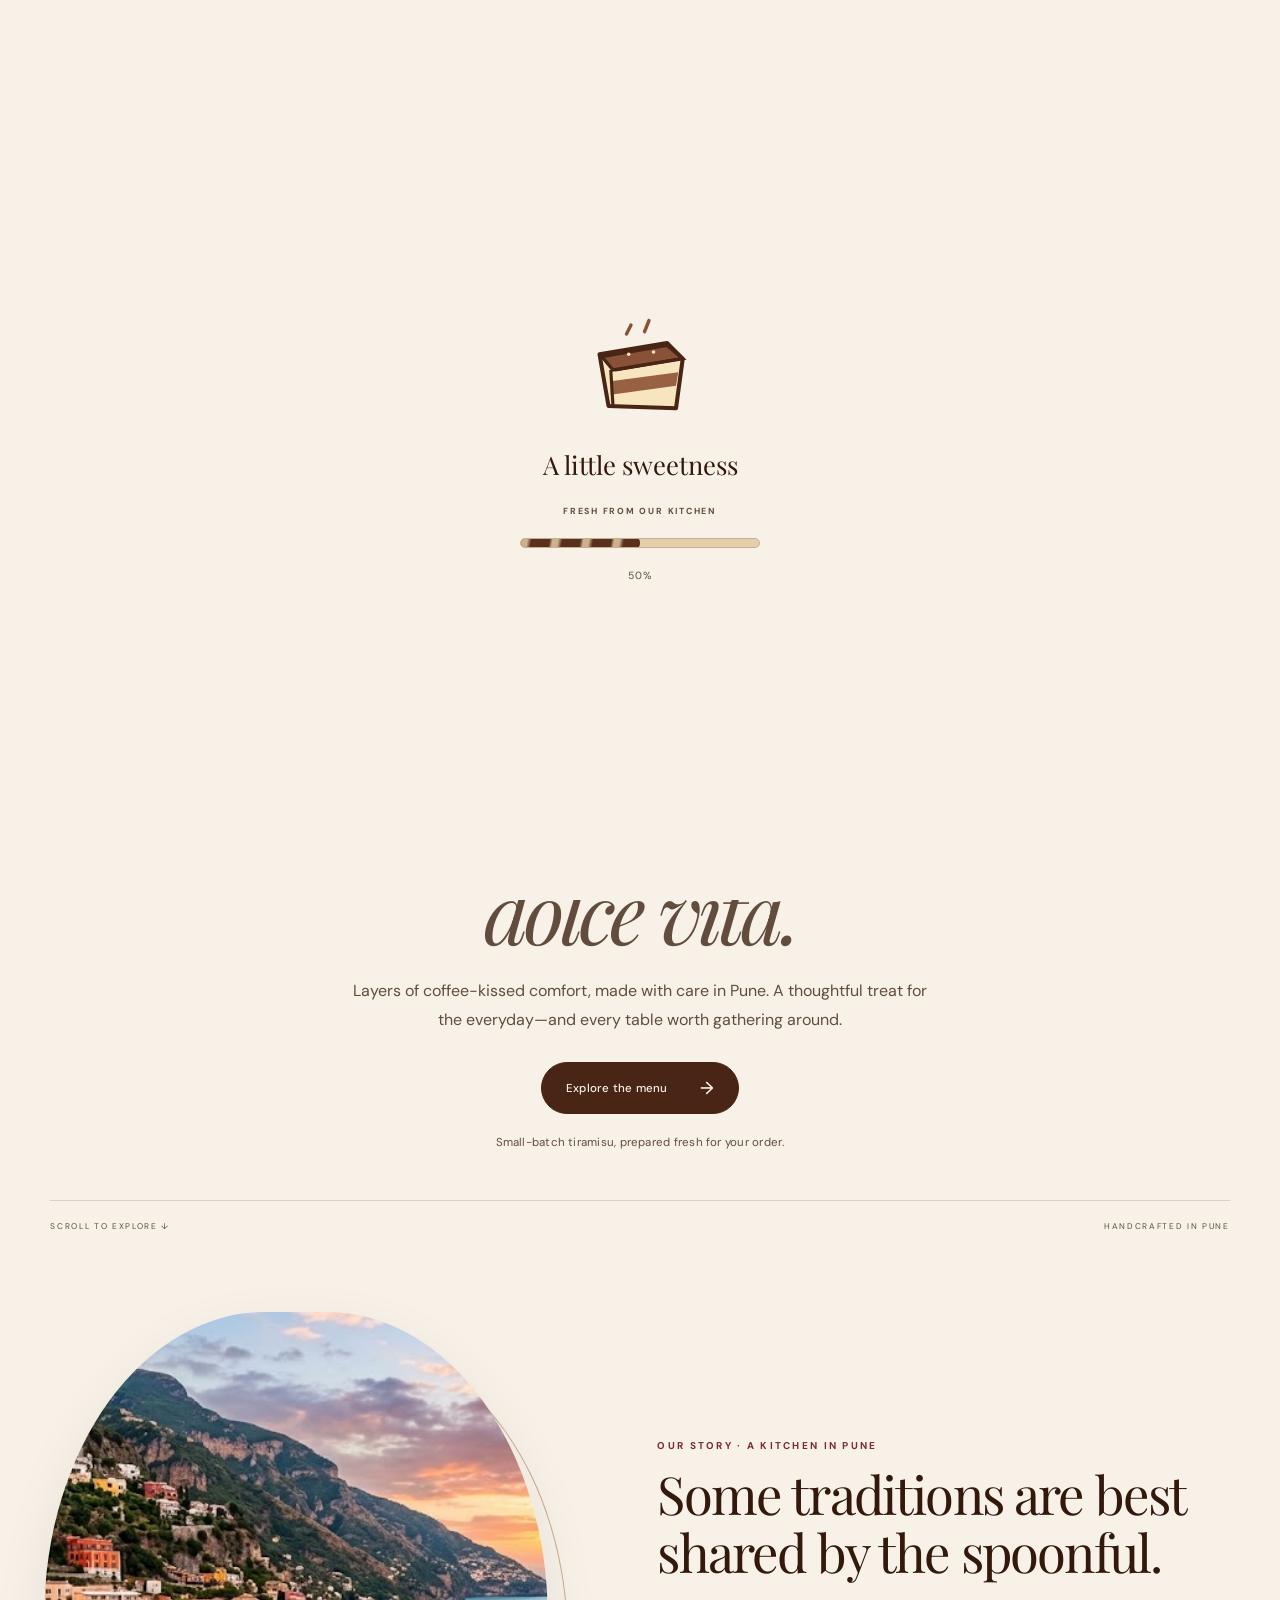
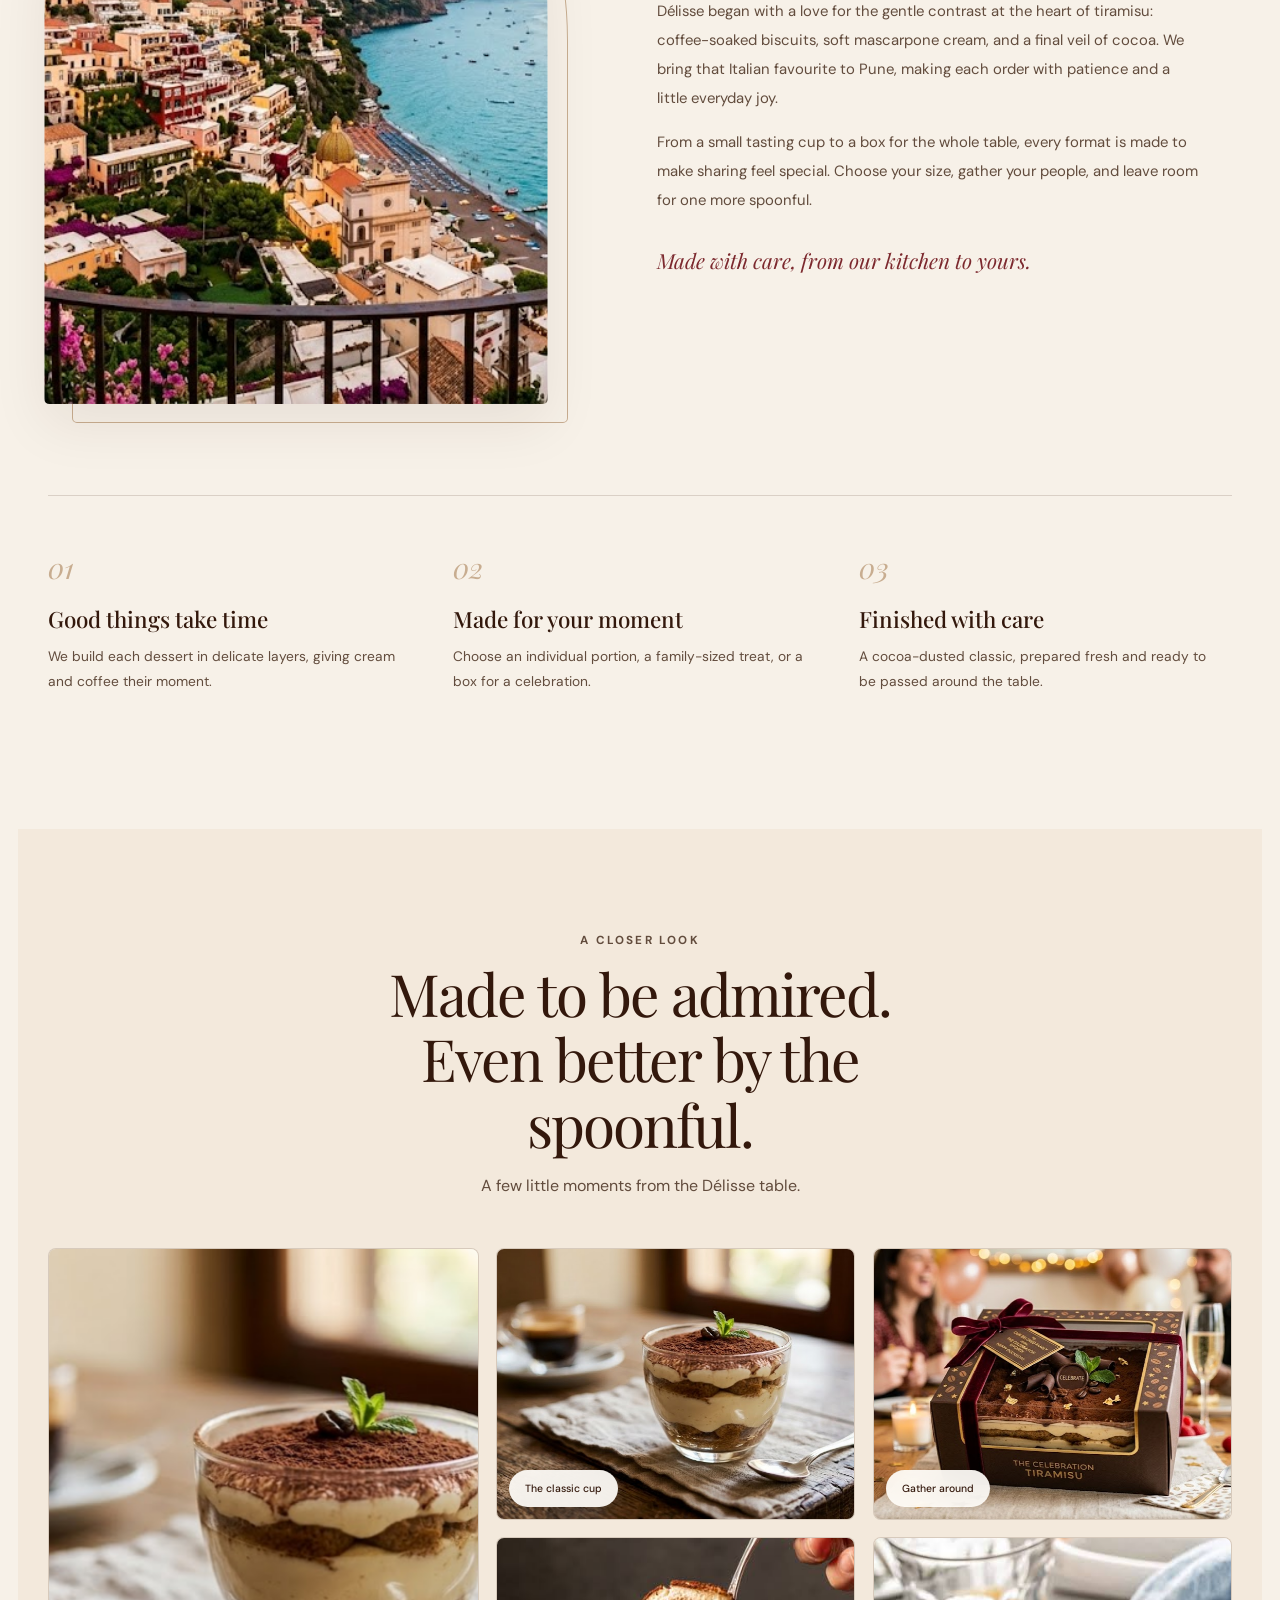
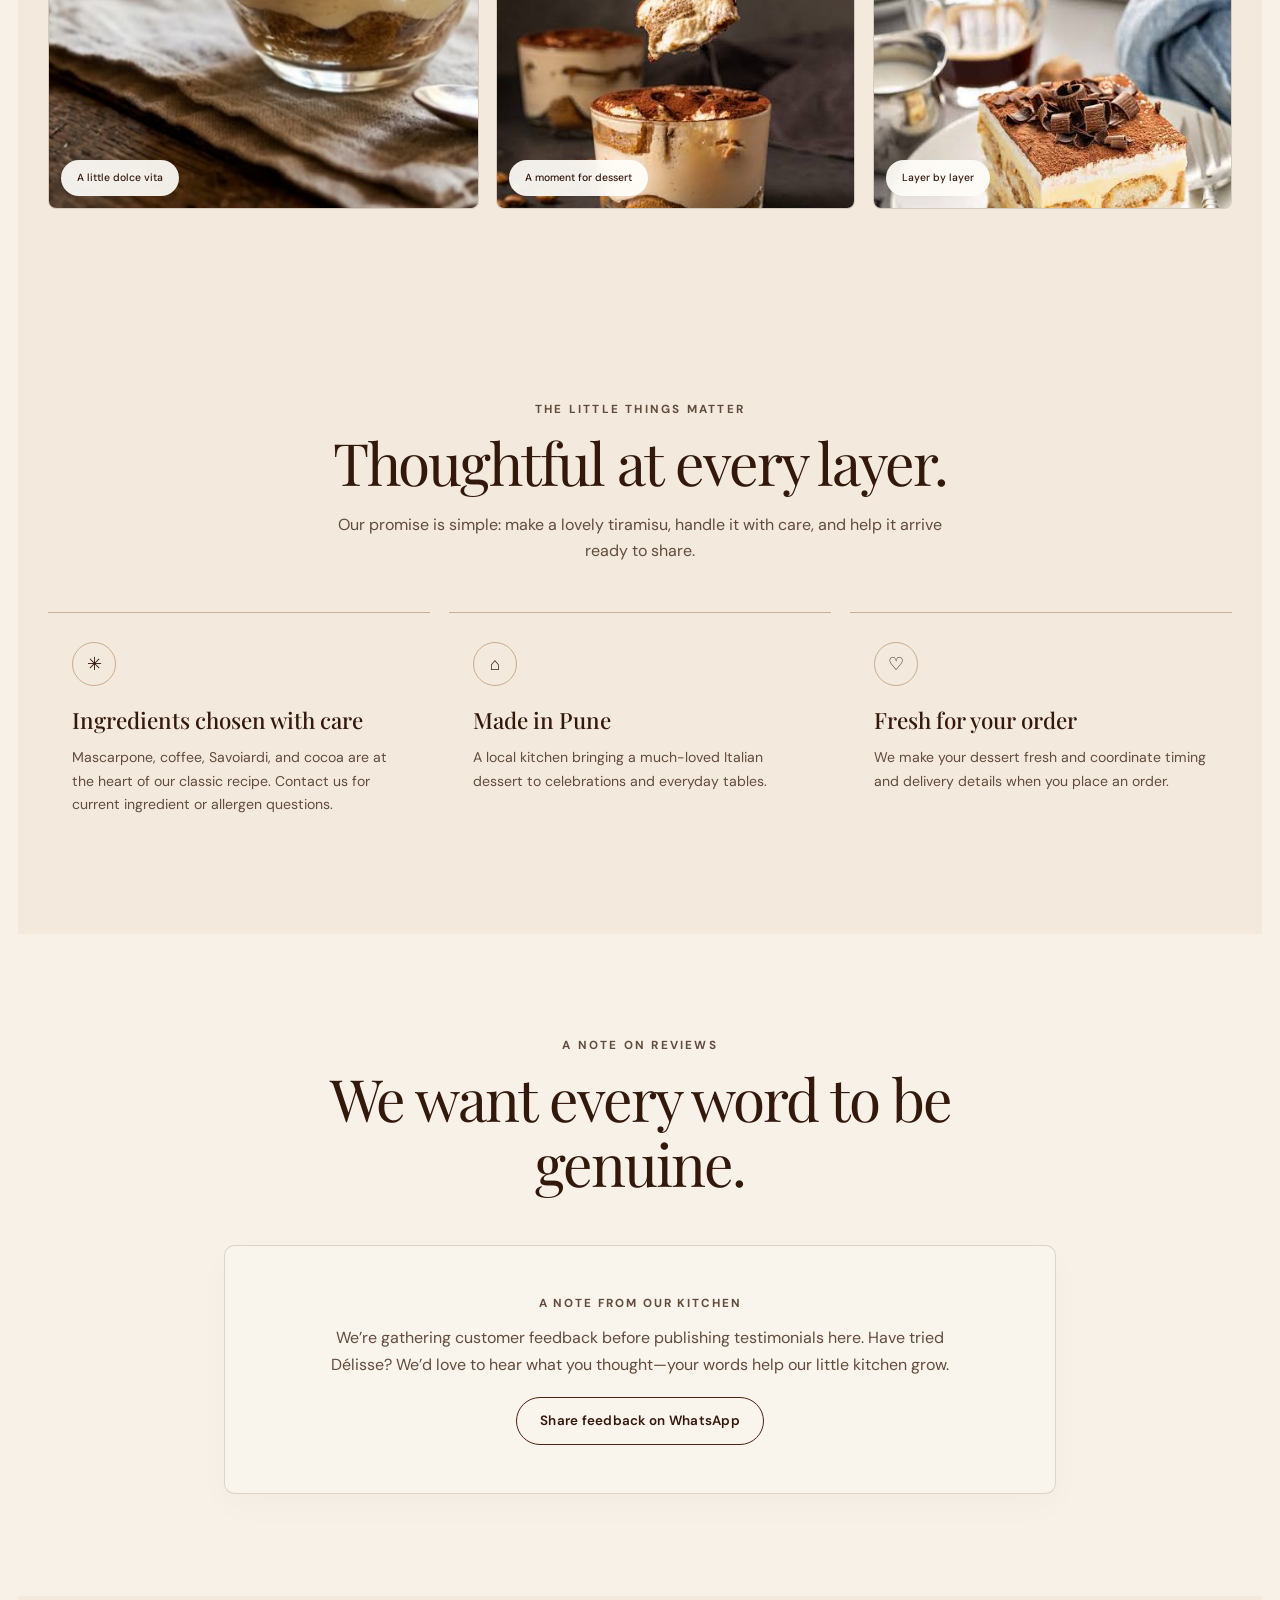
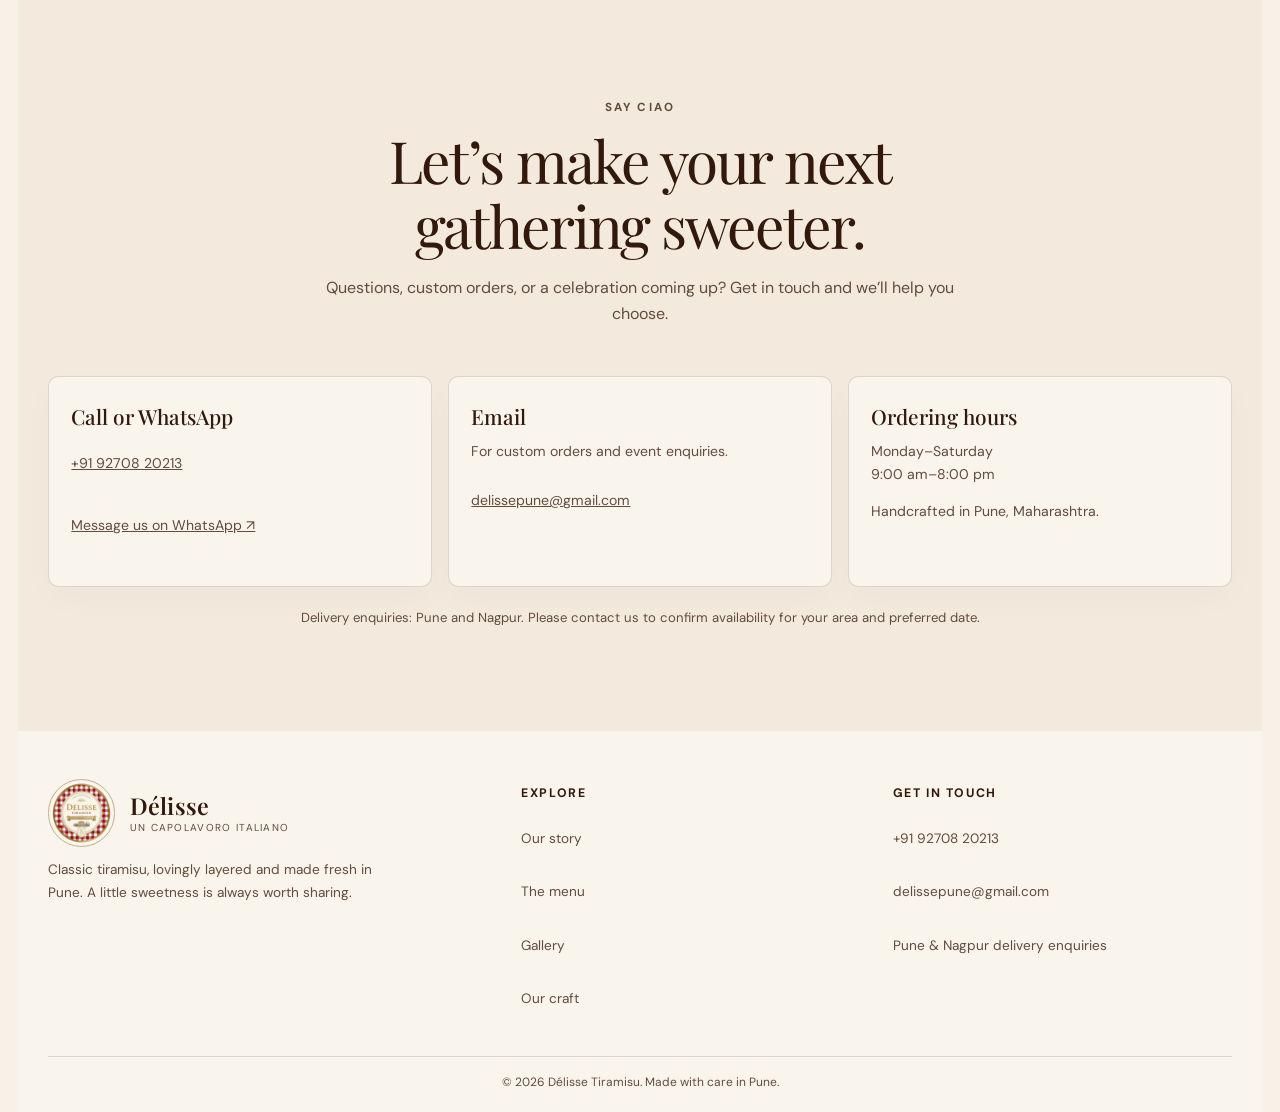
==== commit ced9118a: "Add files via upload" ====
--- a/index.html
+++ b/index.html
@@ -12,8 +12,8 @@
   <style>
     :root {
       color-scheme: light;
-      --page: #FAF4EB;
-      --surface: #FFFDF9;
+      --page: #F7F1E8;
+      --surface: #F9F4EC;
       --surface-soft: #F3E9DC;
       --ink: #33180C;
       --ink-soft: #624C3D;
@@ -21,9 +21,9 @@
       --tan: #C8AD90;
       --line: rgba(72, 37, 21, .16);
       --shadow: 0 1.5rem 4rem rgba(51, 24, 12, .09);
-      --gingham-white: #FFFFFF;
+      --gingham-white: #F7F1E8;
       --gingham-red: #B4232D;
-      --gingham-pattern: url("data:image/svg+xml,%3Csvg xmlns='http://www.w3.org/2000/svg' width='36' height='36' viewBox='0 0 36 36'%3E%3Cpath fill='%23FFFFFF' d='M0 0h36v36H0z'/%3E%3Cpath fill='%23B4232D' d='M0 0h18v18H0zm18 18h18v18H18z'/%3E%3C/svg%3E");
+      --gingham-pattern: url("data:image/svg+xml,%3Csvg xmlns='http://www.w3.org/2000/svg' width='36' height='36' viewBox='0 0 36 36'%3E%3Cpath fill='%23F7F1E8' d='M0 0h36v36H0z'/%3E%3Cpath fill='%23B4232D' d='M0 0h18v18H0zm18 18h18v18H18z'/%3E%3C/svg%3E");
       --content: 74rem;
       --header-height: 4.5rem;
       --frame-width: 3.25rem;
@@ -151,7 +151,7 @@
       flex: 0 0 auto;
       border: 2px solid var(--tan);
       border-radius: 50%;
-      background: #fff;
+      background: var(--surface);
       box-shadow: 0 .2rem .8rem rgba(51,24,12,.13);
       transform: translateY(-50%);
     }
@@ -371,9 +371,11 @@
       *, *::before, *::after { scroll-behavior: auto !important; animation-duration: .01ms !important; animation-iteration-count: 1 !important; transition-duration: .01ms !important; }
     }
   </style>
+  <link rel="stylesheet" href="./premium.css">
+  <link rel="stylesheet" href="./studio.css">
 </head>
 <body>
-  <noscript><style>.page-loader{display:none!important}</style></noscript>
+  <noscript><style>.page-loader{display:none!important}.reveal{opacity:1!important;transform:none!important}</style></noscript>
   <div class="page-loader" id="page-loader" role="status" aria-label="Loading Délisse Tiramisu">
     <div class="loader-content"><span class="loader-seal"><img src="./logo.jpg" alt="" width="1024" height="1024"></span><span class="loader-caption">A little sweetness</span><span class="loader-subcaption">Fresh from our kitchen</span><span class="loader-track" aria-hidden="true"></span></div>
   </div>
@@ -404,17 +406,21 @@
     <section class="hero" id="home" aria-labelledby="hero-title">
       <div class="hero-video-frame">
         <video class="hero-video" width="1280" height="720" autoplay muted playsinline loop preload="auto" aria-label="Délisse Tiramisu brand video">
-          <source src="./gemini_generated_video_3c3f9acc.mp4" type="video/mp4">
+          <source src="./Create_product_hero_animation_743e8b27_1080p.mp4" type="video/mp4">
           Your browser does not support HTML video.
         </video>
       </div>
       <div class="hero-inner">
         <p class="hero-kicker">Un Capolavoro Italiano</p>
         <h1 id="hero-title">A little Italian<br><em>dolce vita.</em></h1>
+        
         <p class="hero-lede">Layers of coffee-kissed comfort, made with care in Pune. A thoughtful treat for the everyday—and every table worth gathering around.</p>
         <a class="button menu-explore" href="./menu.html"><span>Explore the menu</span><span class="menu-arrow" aria-hidden="true">→</span></a>
         <p class="hero-note">Small-batch tiramisu, prepared fresh for your order.</p>
-      </div>
+        
+      </div>
+      
+      <div class="hero-scroll"><a href="#story">SCROLL TO EXPLORE ↓</a><span>HANDCRAFTED IN PUNE</span></div>
     </section>
 
     <section class="story" id="story" aria-labelledby="story-title">
@@ -525,7 +531,7 @@
       element.style.transitionDelay = `${Math.min(index % 4, 3) * 90}ms`;
     });
 
-    const observer = new IntersectionObserver(entries => {
+    const observer = !("IntersectionObserver" in window) ? { observe(element) { element.classList.add("is-visible"); }, unobserve() {} } : new IntersectionObserver(entries => {
       entries.forEach(entry => {
         if (!entry.isIntersecting) return;
         entry.target.classList.add("is-visible");
@@ -540,7 +546,7 @@
       });
     };
     revealInView();
-    window.addEventListener("scroll", revealInView, { passive: true });
+    
 
     const ribbonEdges = [...document.querySelectorAll(".hero-ribbon")];
     const moveRibbonsWithScroll = () => {
@@ -549,35 +555,8 @@
         ribbon.style.backgroundPosition = `0 ${index === 0 ? offset : -offset}px`;
       });
     };
-    window.addEventListener("scroll", moveRibbonsWithScroll, { passive: true });
+    
     moveRibbonsWithScroll();
-
-    const loaderStartedAt = performance.now();
-    let loaderReady = document.readyState === "complete";
-    let loaderDismissed = false;
-    let loaderDismissScheduled = false;
-    let loaderHideTimer;
-    const dismissLoader = () => {
-      if (loaderDismissed) return;
-      loaderDismissed = true;
-      loader.classList.add("is-hidden");
-      window.setTimeout(() => loader.remove(), 650);
-    };
-    const finishIntro = () => {
-      if (!loaderReady || loaderDismissed || loaderDismissScheduled) return;
-      loaderDismissScheduled = true;
-      const remaining = Math.max(0, 1400 - (performance.now() - loaderStartedAt));
-      loaderHideTimer = window.setTimeout(dismissLoader, remaining);
-    };
-    if (loaderReady) finishIntro();
-    else window.addEventListener("load", () => { loaderReady = true; finishIntro(); }, { once: true });
-    window.setTimeout(() => {
-      if (loaderDismissed) return;
-      if (loaderHideTimer) window.clearTimeout(loaderHideTimer);
-      loaderDismissScheduled = false;
-      loaderReady = true;
-      finishIntro();
-    }, 5000);
 
     document.getElementById("theme-toggle").addEventListener("click", event => {
       const button = event.currentTarget;
@@ -607,5 +586,6 @@
 
     document.getElementById("year").textContent = new Date().getFullYear();
   </script>
+  <script src="./studio.js"></script>
 </body>
 </html>
--- a/premium.css
+++ b/premium.css
@@ -0,0 +1,80 @@
+/* Original layout, content and media retained. Shared presentation refinements. */
+:root{--header-height:6rem;--header:6rem;--frame-width:1.25rem;--frame:var(--frame-width);--premium-ease:cubic-bezier(.22,1,.36,1)}
+body{--premium-scroll:0}
+.site-header,.header{background:color-mix(in srgb,var(--page) 94%,transparent);backdrop-filter:blur(24px);-webkit-backdrop-filter:blur(24px);border-bottom:1px solid var(--line);transition:box-shadow .4s,background .4s}
+.site-header.is-scrolled,.header.is-scrolled{box-shadow:0 .5rem 2rem #33180c0b}
+.site-header .nav-wrap,.header .nav{width:min(86rem,calc(100% - 4rem));min-height:var(--header-height);gap:1.5rem}
+.site-header .brand,.header .brand{padding-left:0;gap:.85rem;min-width:max-content;isolation:isolate}
+.site-header .brand-seal,.header .seal{position:relative;inset:auto;transform:none;width:3.9rem;height:3.9rem;flex:0 0 3.9rem;padding:3px;border:1px solid var(--tan);box-shadow:0 4px 14px #33180c0b;background:var(--surface);transition:box-shadow .4s,transform .6s var(--premium-ease)}
+.site-header .brand-seal img,.header .seal img{border-radius:50%}
+.site-header .brand:hover .brand-seal,.header .brand:hover .seal{transform:rotate(-5deg);box-shadow:0 6px 20px #33180c20}
+.site-header .wordmark,.header .wordmark{font-size:1.7rem;font-weight:500;letter-spacing:-.025em}
+.site-header .brand-line,.header .tagline{font-size:.57rem;letter-spacing:.2em;margin-top:.4rem}
+.nav-links{gap:clamp(.8rem,1.6vw,1.65rem)}
+.nav-links a{position:relative;font-weight:500;letter-spacing:.015em}
+.nav-links a::after{position:absolute;content:"";height:1px;bottom:8px;left:0;right:0;background:var(--tan);transform:scaleX(0);transform-origin:left;transition:transform .35s var(--premium-ease)}
+.nav-links a:hover::after,.nav-links a:focus-visible::after,.nav-links a[aria-current]::after{transform:scaleX(1)}
+.nav-links a[aria-current]{color:var(--ink)}
+.button,.icon-button,.menu-toggle,.quantity,.qty{border-radius:999px}
+.button{font-weight:600;letter-spacing:.02em;padding-inline:1.45rem;transition:transform .35s var(--premium-ease),box-shadow .35s,background .3s}
+.button:hover{transform:translateY(-3px);box-shadow:0 8px 24px #33180c24}
+.icon-button,.menu-toggle{background:transparent;box-shadow:none}
+.menu-cta{padding-inline:1.35rem}
+.mobile-nav{inset-inline:var(--frame-width);top:var(--header-height);padding:1rem 1.5rem 1.5rem;border-radius:0 0 1rem 1rem}
+.mobile-nav.open{animation:nav-enter .3s var(--premium-ease)}
+@keyframes nav-enter{from{opacity:0;transform:translateY(-8px)}to{opacity:1;transform:none}}
+.hero-ribbon,.side-ribbon{background-size:28px 28px;opacity:.9}
+.hero{padding-bottom:clamp(4.5rem,8vw,7rem);overflow:hidden}
+.hero-video-frame{width:calc(100% - 2 * var(--frame-width) - 2.5rem);aspect-ratio:16/9;max-height:72svh;margin:1.25rem auto 0;border-radius:10px;isolation:isolate;box-shadow:0 16px 50px #33180c18;transform:translateZ(0);transform-origin:50% 15%;will-change:transform;border:1px solid #c8ad9040}
+.hero-video-frame::after{content:"";position:absolute;inset:45% 0 0;pointer-events:none;background:linear-gradient(transparent,#130d0870);z-index:1}
+.hero-video-frame video{display:block;transform:scale(1.025);transform-origin:center;will-change:transform}
+.cinema-controls{position:absolute;z-index:3;bottom:1.4rem;right:1.5rem;display:flex;gap:.5rem}
+.cinema-control{width:46px;height:46px;display:grid;place-items:center;border:1px solid #fff7ed66;border-radius:50%;background:#21160f45;color:#fff7ed;backdrop-filter:blur(12px);cursor:pointer;transition:background .25s,transform .25s}
+.cinema-control:hover{background:#21160f90;transform:translateY(-2px)}
+.cinema-control svg{width:17px;height:17px;fill:none;stroke:currentColor;stroke-width:1.5;stroke-linecap:round;stroke-linejoin:round}
+.cinema-control:focus-visible{outline-color:#fff7ed}
+.video-progress{position:absolute;z-index:3;bottom:0;left:0;right:0;height:3px;background:#ffffff25;pointer-events:none}
+.video-progress span{display:block;height:100%;width:100%;background:#e9d3af;transform:scaleX(0);transform-origin:left}
+.video-status{position:absolute;bottom:1.6rem;left:1.5rem;z-index:3;color:#fff7ed;font-size:.7rem;max-width:65%;text-shadow:0 2px 8px #0008}
+.hero-inner{position:relative;max-width:56rem;width:calc(100% - 3rem);padding-top:clamp(3rem,5.8vw,5.5rem)}
+.hero-kicker{display:flex;justify-content:center;align-items:center;gap:1rem;font-size:.67rem;letter-spacing:.25em;margin-bottom:1.4rem}
+.hero-kicker::before,.hero-kicker::after{content:"";width:2.8rem;height:1px;background:var(--tan)}
+.hero h1{font-size:clamp(3.5rem,7.5vw,7rem);line-height:1.02;letter-spacing:-.055em;margin-bottom:1.4rem;text-wrap:balance}
+.hero h1 em{color:var(--ink-soft)}
+.hero-lede{max-width:35rem;font-size:clamp(.95rem,1.5vw,1.1rem);line-height:1.85;margin-bottom:1.8rem;text-wrap:pretty}
+.hero .menu-explore{min-height:3.5rem;padding-inline:1.8rem;font-size:.8rem}
+.hero-note{margin-top:1.4rem;font-size:.72rem;letter-spacing:.02em}
+.story{border-top:1px solid var(--line)}
+.story-photo img,.story-photo::after{border-radius:.65rem}
+.story-photo img{box-shadow:0 20px 55px #33180c14}
+.chapter-number{font-size:1.8rem;font-style:italic}
+.gallery-grid{gap:1rem}
+.gallery-item{margin:0;border-radius:.5rem}
+.gallery-item img{transition:transform 1.1s var(--premium-ease)}
+.gallery-item:hover img{transform:scale(1.055)}
+.gallery-caption{border-radius:999px;font-weight:500;backdrop-filter:blur(12px);background:#fffdf9ed}
+.craft-card{padding:1.8rem 1.5rem}
+.craft-icon{border-color:var(--tan);transition:transform .6s var(--premium-ease),background .4s}
+.craft-card:hover .craft-icon{transform:rotate(-10deg);background:var(--surface)}
+.review-panel,.contact-card,.feedback-card{border-radius:.65rem;box-shadow:0 12px 35px #33180c06}
+.contact-card:hover{box-shadow:0 18px 45px #33180c12}
+.product-card{border-radius:.65rem;box-shadow:0 8px 20px #33180c04}
+.product-image img{transition:transform 1s var(--premium-ease)}
+.product-card:hover .product-image img{transform:scale(1.045)}
+.product-card:hover{box-shadow:0 18px 40px #33180c12}
+.product-content{padding:1.5rem}
+.menu-hero{padding-top:clamp(3.5rem,7vw,6rem)}
+.menu-hero h1{letter-spacing:-.045em}
+.menu-note{border-radius:.65rem}
+.footer-brand .brand-seal{overflow:hidden;border-radius:50%;padding:2px;border:1px solid var(--tan)}
+.footer-brand .brand-seal img{border-radius:50%}
+.footer .brand{padding-left:0;gap:.8rem}
+.footer .brand .seal{position:relative;inset:auto;transform:none;flex:0 0 3.8rem;width:3.8rem;height:3.8rem;border-radius:50%;overflow:hidden}
+.page-loader{transition:opacity .4s,visibility .4s}
+.loader-content{box-shadow:none;border:0;background:transparent}
+.reveal{transition-duration:1s;transition-timing-function:var(--premium-ease)}
+@media(min-width:791px) and (max-width:1150px){.site-header .brand-copy,.header .brand-copy{display:none}.site-header .nav-wrap,.header .nav{width:calc(100% - 2rem);gap:1rem}.nav-links{gap:.85rem}.nav-links a{font-size:.75rem}}
+@media(max-width:790px){:root{--header-height:5rem;--header:5rem;--frame-width:.65rem}.site-header .nav-wrap,.header .nav{width:calc(100% - 2rem);gap:.65rem}.site-header .brand,.header .brand{padding-left:0;gap:.65rem}.site-header .brand-seal,.header .seal{width:3.25rem;height:3.25rem;flex-basis:3.25rem}.site-header .wordmark,.header .wordmark{font-size:1.4rem}.site-header .brand-line,.header .tagline{font-size:.5rem;letter-spacing:.14em}.hero-video-frame{width:calc(100% - 2 * var(--frame-width) - 1.25rem);margin-top:.65rem;aspect-ratio:4/3;max-height:65svh;border-radius:.5rem}.hero-ribbon,.side-ribbon{background-size:20px 20px}.cinema-controls{right:1rem;bottom:1rem}.cinema-control{width:44px;height:44px}.hero-inner{padding-top:3rem}.hero h1{font-size:clamp(3.3rem,10vw,5.5rem)}.hero-lede{max-width:30rem}.header .nav-links,.site-header .nav-links{display:none}.menu-toggle{display:inline-flex}.mobile-nav{top:var(--header-height)}}
+@media(max-width:540px){.site-header .nav-wrap,.header .nav{width:calc(100% - 1.25rem)}.nav-actions{gap:.35rem}.site-header .brand-copy,.header .brand-copy{display:grid}.site-header .wordmark,.header .wordmark{font-size:1.15rem}.site-header .brand-line,.header .tagline{font-size:.44rem}.site-header .brand-seal,.header .seal{width:2.9rem;height:2.9rem;flex-basis:2.9rem}.menu-cta{display:none}.hero-video-frame{aspect-ratio:4/3}.hero h1{font-size:clamp(3rem,12vw,4.5rem)}.hero-inner{width:calc(100% - 2.5rem);padding-top:2.7rem}.hero-kicker{font-size:.55rem;letter-spacing:.2em;gap:.7rem}.hero-kicker::before,.hero-kicker::after{width:1.6rem}.hero-lede{font-size:.94rem;line-height:1.8}.hero-note{font-size:.68rem}.cinema-controls{right:.75rem;bottom:.75rem}.video-status{left:.75rem;bottom:4rem}.product-content{padding:1.15rem}.gallery-grid{gap:.8rem}}
+@media(max-width:360px){.site-header .brand-copy,.header .brand-copy{display:none}.cart-button{padding-inline:.8rem}}
+@media(prefers-reduced-motion:reduce){html{scroll-behavior:auto!important}.hero-video-frame,.hero-video-frame video{will-change:auto;transform:none!important}.reveal{opacity:1!important;transform:none!important;transition:none!important}.menu-arrow{animation:none!important}.hero-ribbon,.side-ribbon{transition:none!important}}
--- a/studio.css
+++ b/studio.css
@@ -0,0 +1,29 @@
+/* Délisse Studio: original assets and brand, cinematic layout and responsive interaction. */
+:root{--frame-width:1.15rem;--header-height:5.5rem;--header:5.5rem;--frame:var(--frame-width);--wine:#7c292e;--ease:cubic-bezier(.22,1,.36,1)}
+body{overflow-x:clip}.site-header,.header{z-index:40}.site-header .nav-wrap,.header .nav{width:100%;padding-inline:1.7rem;max-width:90rem;min-height:var(--header-height);gap:1rem}.nav-actions{flex-shrink:0;gap:.65rem}.nav-links{gap:clamp(.8rem,1.5vw,1.5rem)}.site-header .brand-seal,.header .seal{width:3.6rem;height:3.6rem;flex-basis:3.6rem}.site-header .brand-copy,.header .brand-copy{display:grid}.site-header .wordmark,.header .wordmark{font-size:1.6rem}.nav-links a{font-size:.77rem}.header{margin-inline:1rem}.header .nav{padding-inline:1.2rem}.header .nav-links a{font-size:.77rem}.site-header{position:fixed;inset:1rem calc(var(--frame-width) + 1rem) auto;border:1px solid #fff7ed36;border-radius:6px;background:transparent;backdrop-filter:none;-webkit-backdrop-filter:none;color:#fff7ed;transition:background .4s,color .4s,box-shadow .4s,border-color .4s}.site-header .nav-links a,.site-header .brand-line{color:#fff7ed}.site-header .brand-seal{border-color:#fff7ed80;background:#fff7ed}.site-header .icon-button,.site-header .menu-toggle{background:#21160f25;border-color:#fff7ed60;color:#fff7ed}.site-header .menu-cta{color:#fff7ed;background:#fff7ed0c;border-color:#fff7ed85;min-width:7.2rem}.site-header .menu-cta:hover{color:#33180c;background:#fff7ed}.site-header.is-scrolled{background:color-mix(in srgb,var(--page) 97%,transparent);color:var(--ink);border-color:var(--line);backdrop-filter:blur(20px);box-shadow:0 8px 28px #0001}.site-header.is-scrolled .nav-links a,.site-header.is-scrolled .brand-line{color:var(--ink-soft)}.site-header.is-scrolled .icon-button,.site-header.is-scrolled .menu-toggle{color:var(--ink);border-color:var(--line);background:transparent}.site-header.is-scrolled .menu-cta{color:var(--page);background:var(--cocoa);border-color:var(--cocoa)}.site-header .nav-links a[aria-current]{color:inherit}.hero-ribbon,.side-ribbon{z-index:45;background-size:26px 26px;opacity:1}.hero{position:relative;padding:1rem 0 0;margin-bottom:0;overflow:clip}.hero-video-frame{width:calc(100% - 2 * var(--frame-width) - 2rem);height:calc(100svh - 2rem);min-height:640px;max-height:1100px;aspect-ratio:auto;margin:0 auto;border-radius:8px;border:0;box-shadow:none;transform:none!important;will-change:auto}.hero-video-frame video{object-fit:cover;object-position:62% 50%;height:100%;width:100%;transform:scale(1.04)}.hero-video-frame::after{inset:0;background:linear-gradient(90deg,#21110bd9 0%,#21110b7a 35%,#21110b0a 73%),linear-gradient(0deg,#170e0edb 0%,transparent 46%,#170e0e55 100%)}.hero-inner{position:absolute;z-index:2;top:clamp(10rem,22svh,16rem);left:calc(var(--frame-width) + clamp(2.5rem,5.5vw,7rem));width:min(43%,37rem);max-width:none;padding:0;margin:0;text-align:left;pointer-events:none}.hero-inner a{pointer-events:auto}.hero-kicker{justify-content:start;font-size:.64rem;letter-spacing:.24em;color:#f3e4d4;margin-bottom:1.3rem}.hero-kicker::before{width:2rem;background:#eed7ba}.hero-kicker::after{display:none}.hero h1{font-size:clamp(3.7rem,6.5vw,7.3rem);letter-spacing:-.055em;color:#fff7ed;line-height:1.02;margin-bottom:1.8rem;text-shadow:0 2px 20px #120b0b20}.hero h1 em{color:#edd9bb}.hero .menu-explore{min-height:3.2rem;padding-inline:1.5rem;background:#fff7ed0b;border-color:#fff7ed8c;color:#fff7ed;border-radius:3px;backdrop-filter:blur(8px);font-size:.72rem;font-weight:500;gap:2rem}.hero .menu-explore:hover{background:#fff7ed;color:#33180c}.hero-bottom{position:absolute;z-index:2;bottom:4.5rem;left:calc(var(--frame-width) + clamp(2.5rem,5.5vw,7rem));right:calc(var(--frame-width) + clamp(2.5rem,5.5vw,7rem));display:flex;justify-content:space-between;align-items:end;gap:2rem;pointer-events:none}.hero-bottom p{margin:0;color:#fff3e5}.hero-bottom .hero-lede{max-width:23rem;font-size:.87rem;line-height:1.75}.hero-bottom .hero-note{max-width:16rem;font-size:.65rem;letter-spacing:.07em;text-align:right;text-wrap:balance}.hero-scroll{position:absolute;z-index:2;bottom:1.9rem;left:calc(var(--frame-width) + clamp(2.5rem,5.5vw,7rem));right:calc(var(--frame-width) + clamp(2.5rem,5.5vw,7rem));border-top:1px solid #fff7ed4a;padding-top:.75rem;display:flex;justify-content:space-between;color:#fff7ed;font-size:.52rem;letter-spacing:.2em}.hero-scroll a{text-decoration:none}.cinema-controls{bottom:10rem;right:clamp(1.5rem,4vw,5rem)}.cinema-control{width:44px;height:44px}.ambience{width:auto;min-width:112px;border-radius:30px;padding-inline:13px;gap:8px;display:flex;font-size:10px;letter-spacing:.02em}.sound-bars{display:flex;gap:2px;height:14px;align-items:center}.sound-bars i{height:4px;width:2px;background:currentColor;border-radius:2px}.ambience[aria-pressed=true] i{animation:sound-wave .8s ease-in-out infinite alternate}.ambience[aria-pressed=true] i:nth-child(2){animation-delay:-.4s}.ambience[aria-pressed=true] i:nth-child(3){animation-delay:-.2s}@keyframes sound-wave{to{height:13px}}.video-progress{bottom:0;height:2px}.video-status{bottom:13.5rem;left:2rem}.story{padding-block:clamp(5rem,10vw,9rem);border-top:0;position:relative}.story-grid{gap:clamp(2.5rem,7vw,7rem);grid-template-columns:.95fr 1.05fr}.story-photo{padding:0 1.5rem 1.5rem 0;perspective:1000px}.story-photo img{aspect-ratio:4/4.7;border-radius:44% 44% 5px 5px;transform:translate(var(--image-x,0px),var(--image-y,0px)) rotate(var(--image-rotate,0deg)) scale(1.015);transition:transform 1s var(--ease)}.story-photo::after{inset:1.5rem 0 0 1.5rem;border-radius:44% 44% 5px 5px;z-index:0;pointer-events:none}.story-photo img{position:relative;z-index:1}.story-copy h2{font-size:clamp(2.5rem,4.1vw,4.6rem);line-height:1.1;max-width:37rem}.story-copy .eyebrow{font-size:.62rem;letter-spacing:.23em;color:var(--wine)}.story-copy p:not(.eyebrow){font-size:.93rem;line-height:1.95;max-width:34rem}.story-copy .signature{font-size:1.3rem!important;color:var(--wine)!important}.chapter-row{gap:2rem;margin-top:4.5rem}.chapter{padding:1rem 1rem .5rem 0;position:relative}.chapter::before{content:"";position:absolute;top:-1px;left:0;height:2px;width:0;background:var(--wine);transition:width .8s var(--ease)}.chapter:hover::before{width:100%}.chapter h3{font-size:1.4rem}.chapter p{font-size:.86rem;line-height:1.8}.gallery-section{background:var(--surface-soft);padding-inline:0}.gallery-grid{grid-template-columns:1.2fr 1fr 1fr;grid-template-rows:17rem 17rem;gap:1.1rem}.gallery-item{overflow:hidden;perspective:1000px;border:1px solid var(--line)}.gallery-item img,.product-image img{transform:translate(var(--image-x,0px),var(--image-y,0px)) scale(1.065);transition:transform .8s var(--ease);will-change:transform}.gallery-item:hover img,.product-card:hover .product-image img{transform:translate(var(--image-x,0px),var(--image-y,0px)) scale(1.085)}.gallery-caption{font-size:.65rem;padding:.6rem 1rem}.image-open{position:absolute;z-index:3;inset:0;border:0;background:transparent;border-radius:inherit}.image-open:focus-visible{outline-offset:-5px}.gallery-item .image-open{cursor:zoom-in}.product-image{position:relative;isolation:isolate}.product-image .image-open{inset:0 0 3.5rem}.product-card{transition:transform .5s var(--ease),box-shadow .5s;transform-style:preserve-3d;border-radius:.5rem;overflow:hidden}.product-card:hover{transform:translateY(-5px)}.product-image{aspect-ratio:4/4.5;background:var(--soft)}.product-image img{height:100%;object-fit:cover}.product-card h2{font-size:1.5rem;letter-spacing:-.035em}.product-card .button{padding-inline:1rem;font-size:.72rem}.product-content{padding:1.25rem}.image-hint{position:absolute;z-index:4;bottom:1rem;right:1rem;border-radius:30px;background:#fff7ede8;color:#482515;font-size:.56rem;padding:.45rem .75rem;pointer-events:none;opacity:0;transform:translateY(5px);transition:.3s}.product-image:hover .image-hint,.gallery-item:hover .image-hint,.image-open:focus-visible + .image-hint{opacity:1;transform:none}.product-grid{gap:1.5rem}.collection{padding-top:1rem}.menu-hero{padding-top:4rem}.cursor-halo{position:fixed;z-index:1100;top:0;left:0;pointer-events:none;width:76px;height:76px;border:1px solid #fff7ed9a;border-radius:50%;display:grid;place-items:center;background:#48251555;backdrop-filter:blur(4px);color:#fff7ed;font-size:8px;letter-spacing:1px;opacity:0;transition:opacity .2s,scale .3s;will-change:transform}.cursor-halo.active{opacity:1}.image-dialog{padding:0;border:1px solid var(--line);border-radius:12px;background:var(--page);color:var(--ink);width:min(1060px,92vw);max-width:92vw;max-height:90dvh;overflow:auto;box-shadow:0 30px 100px #0004}.image-dialog::backdrop{background:#170e0ed9;backdrop-filter:blur(14px)}.image-dialog .close{position:absolute;top:15px;right:15px;border-radius:50%;background:var(--surface);z-index:2}.image-dialog img{width:100%;max-height:72dvh;object-fit:contain;background:#21160f}.image-dialog p{padding:1.25rem 1.5rem;margin:0;font-family:"Playfair Display",Georgia,serif;font-size:1.4rem}.page-loader{background:var(--page);backdrop-filter:none;z-index:2000}.loader-content{width:min(360px,90vw);gap:1.2rem;padding:2rem;box-shadow:none;border:0}.loader-cake{width:108px;height:108px;animation:cake-float 2.4s ease-in-out infinite}.loader-cake img{width:100%;height:100%;object-fit:contain}.loader-content .loader-caption{font-size:1.6rem}.loader-content .loader-subcaption{margin:0;font-size:.55rem;letter-spacing:.2em}.coffee-track{width:240px;max-width:100%;height:10px;border-radius:20px;border:1px solid var(--tan);background:#e4cfac;overflow:hidden;position:relative}.coffee-fill{position:absolute;inset:0;background:#593020;transform:scaleX(0);transform-origin:left;transition:transform .15s linear;overflow:hidden;border-radius:20px}.coffee-fill::after{content:"";position:absolute;inset:-15px -20px;background:repeating-linear-gradient(110deg,transparent 0 20px,#f8e4b8e6 26px 36px,transparent 44px 58px);animation:milk-mix 2s linear infinite;opacity:.8}.loader-percent{font-size:.65rem;letter-spacing:.1em;color:var(--ink-soft,var(--muted));font-variant-numeric:tabular-nums}.loader-content .loader-track,.loader-content .loader-bar,.loader-content .loader-seal,.loader-content .loader-logo{display:none}.page-loader.is-hidden,.page-loader.hidden{opacity:0;visibility:hidden;pointer-events:none}@keyframes cake-float{50%{transform:translateY(-7px) rotate(-4deg)}}@keyframes milk-mix{to{transform:translateX(58px)}}.drawer{width:min(540px,100%);max-width:100vw}.drawer-head{padding:1.4rem 1.5rem;border-bottom:1px solid var(--line)}.drawer-list{flex:0 1 30vh;min-height:100px}.drawer-foot{flex:1;max-height:none;overflow:visible;padding:1.5rem}.drawer{overflow-y:auto}.customer-form{padding:1rem;gap:.8rem}.address-fields{margin:0;padding:1rem 0 0;border:0;border-top:1px solid var(--line);min-width:0;display:grid;grid-template-columns:1fr 1fr;gap:.8rem}.address-fields legend{font-family:"Playfair Display",Georgia,serif;font-size:1.35rem;margin-bottom:.5rem;padding:0}.address-fields .full{grid-column:1/-1}.customer-form input,.customer-form textarea,.customer-form select{font:inherit;font-size:.82rem;width:100%;min-height:48px;min-width:0;padding:.7rem .8rem;background:var(--page);color:var(--ink);border:1px solid var(--line);border-radius:5px}.customer-form input:focus,.customer-form select:focus{border-color:var(--tan)}.form-help{font-size:.65rem!important;font-weight:400;color:var(--muted);margin:0}.customer-form .row{grid-template-columns:1fr 1fr}.address-preview{padding:.85rem;background:var(--soft);border-radius:5px;font-size:.75rem;line-height:1.8;margin:0}.customer-form .send{margin-top:.5rem}.customer-form .send:disabled{cursor:not-allowed}.fineprint{line-height:1.7}.backdrop{z-index:60}.drawer{z-index:65}.footer{margin-top:0}
+@media(hover:hover) and (pointer:fine){body,a,button,.gallery-item .image-open{cursor:url('./tiramisu-doodle.svg') 6 6,auto}input,textarea{cursor:text}select{cursor:pointer}}
+@media(min-width:791px) and (max-width:1150px){.site-header .brand-copy,.header .brand-copy{display:grid}.site-header .nav-links,.header .nav-links{display:none}.site-header .menu-toggle,.header .menu-toggle{display:inline-flex}.site-header .nav-wrap,.header .nav{padding-inline:1.4rem;width:100%}.hero h1{font-size:clamp(4rem,7.5vw,6rem)}}
+@media(max-width:790px){:root{--header-height:4.5rem;--header:4.5rem;--frame-width:.65rem}.site-header{inset:.65rem calc(var(--frame-width) + .65rem) auto}.site-header .nav-wrap,.header .nav{padding-inline:1rem;width:100%;gap:.75rem}.site-header .brand-seal,.header .seal{width:3rem;height:3rem;flex-basis:3rem}.site-header .wordmark,.header .wordmark{font-size:1.4rem}.site-header .brand-line,.header .tagline{font-size:.5rem}.site-header .nav-actions{gap:.5rem}.site-header .menu-cta{min-width:auto;padding-inline:1rem}.hero{padding-top:.65rem}.hero-video-frame{height:calc(100svh - 1.3rem);min-height:720px;width:calc(100% - 2 * var(--frame-width) - 1.3rem);margin:0 auto;max-height:1100px;aspect-ratio:auto}.hero-inner{top:10rem;width:65%;left:calc(var(--frame-width) + 2.2rem)}.hero h1{font-size:clamp(4rem,9vw,5.5rem)}.hero-video-frame video{object-position:64% 50%}.hero-bottom,.hero-scroll{left:calc(var(--frame-width) + 2.2rem);right:calc(var(--frame-width) + 2.2rem)}.hero-bottom{bottom:5rem}.hero-bottom .hero-lede{font-size:.8rem;max-width:20rem}.hero-bottom .hero-note{max-width:10rem;font-size:.58rem}.cinema-controls{right:2rem;bottom:12rem}.story-grid{grid-template-columns:1fr}.story-photo{max-width:32rem;margin:auto}.story-copy{max-width:36rem;margin:auto}.gallery-grid{grid-template-columns:1fr 1fr;grid-template-rows:23rem 15rem 15rem}.gallery-item:first-child{grid-column:span 2;grid-row:auto}.gallery-item:last-child{grid-column:auto}.header{margin-inline:.65rem}.mobile-nav{position:absolute;top:calc(100% + 8px);inset-inline:0;color:var(--ink);background:var(--page);border:1px solid var(--line);border-radius:6px;box-shadow:0 15px 30px #0002}.header .mobile-nav{position:absolute}.nav-actions .theme-label{display:none}}
+@media(max-width:540px){.site-header .nav-wrap,.header .nav{padding-inline:.8rem;gap:.4rem}.site-header .brand,.header .brand{gap:.5rem}.site-header .wordmark,.header .wordmark{font-size:1.2rem}.site-header .brand-line,.header .tagline{font-size:.43rem}.site-header .brand-seal,.header .seal{width:2.7rem;height:2.7rem;flex-basis:2.7rem}.site-header .menu-cta{display:none}.nav-actions{gap:.35rem}.icon-button,.menu-toggle{min-width:44px;min-height:44px}.site-header .icon-button{width:44px}.hero-video-frame{height:calc(100svh - 1.3rem);min-height:700px}.hero-inner{top:9.3rem;left:calc(var(--frame-width) + 1.7rem);width:calc(100% - 2 * var(--frame-width) - 3.4rem)}.hero h1{font-size:clamp(3.3rem,12.5vw,4.4rem);max-width:22rem}.hero-kicker{font-size:.51rem;letter-spacing:.2em;gap:.6rem}.hero .menu-explore{min-height:3rem;font-size:.68rem;padding-inline:1.1rem}.hero-video-frame::after{background:linear-gradient(90deg,#21110bbd,#21110b44),linear-gradient(0deg,#170e0ee0,transparent 55%,#170e0e55)}.hero-video-frame video{object-position:60% 50%;opacity:.92}.hero-bottom,.hero-scroll{left:calc(var(--frame-width) + 1.7rem);right:calc(var(--frame-width) + 1.7rem)}.hero-bottom{bottom:5rem;display:block}.hero-bottom .hero-lede{max-width:22rem;font-size:.76rem;line-height:1.7}.hero-bottom .hero-note{display:none}.hero-scroll{font-size:.43rem;bottom:1.8rem;gap:1rem}.cinema-controls{bottom:12.5rem;right:1.3rem;gap:.4rem}.cinema-control{width:40px;height:40px;min-width:40px}.ambience{min-width:102px;font-size:9px}.video-status{bottom:16rem;left:1rem;font-size:.6rem}.story{padding-top:4rem}.story-copy h2{font-size:2.6rem}.story-copy p:not(.eyebrow){font-size:.87rem}.chapter-row{margin-top:3rem;gap:1rem}.gallery-grid{grid-template-columns:1fr;grid-template-rows:none;grid-auto-rows:22rem}.gallery-item:first-child,.gallery-item:last-child{grid-column:auto}.product-grid{gap:.8rem}.product-content{padding:1rem}.product-card h2{font-size:1.35rem}.product-card .button{font-size:.7rem;padding-inline:.8rem}.image-hint{opacity:1;font-size:.5rem;padding:.35rem .55rem;bottom:.75rem;right:.75rem}.drawer-foot{padding:1rem}.drawer-head{padding:1rem}.address-fields,.customer-form .row{grid-template-columns:1fr}.address-fields .full{grid-column:auto}.image-dialog{width:94vw;max-width:94vw}.image-dialog p{font-size:1.15rem}.footer .brand .seal{width:3.2rem;height:3.2rem;flex-basis:3.2rem}}
+@media(max-width:360px){.site-header .brand-copy,.header .brand-copy{display:none}.site-header .brand-seal,.header .seal{width:2.7rem;height:2.7rem;flex-basis:2.7rem}.hero h1{font-size:3.3rem}.hero-inner{left:calc(var(--frame-width) + 1.4rem);width:calc(100% - 2 * var(--frame-width) - 2.8rem)}}
+@media(prefers-reduced-motion:reduce){.hero-video-frame video,.story-photo img,.gallery-item img,.product-image img{transform:none!important;will-change:auto}.loader-cake,.coffee-fill::after,.sound-bars i{animation:none!important}.cursor-halo{display:none!important}.hero-ribbon,.side-ribbon{background-position:0 0!important}.reveal{opacity:1!important;transform:none!important}.product-card:hover{transform:none!important}}
+
+/* Anchor dropdowns to the header at tablet widths as well. */
+.site-header .mobile-nav{position:absolute;inset-inline:0;top:calc(100% + 8px);color:var(--ink);background:var(--page);border:1px solid var(--line);border-radius:6px;box-shadow:0 15px 30px #0002}
+
+
+@media(max-width:540px){.hero-bottom .hero-note{display:block;text-align:left;max-width:22rem;font-size:.58rem;line-height:1.6;margin-top:.8rem}}
+
+
+/* One continuous cart scroll keeps quantities and address fields easy to reach. */
+.drawer{display:block;overflow-y:auto}.drawer-head{position:sticky;top:0;z-index:2;background:var(--surface)}.drawer-list{flex:none;overflow:visible;min-height:0}.drawer-foot{flex:none;overflow:visible}
+
+
+@media(max-width:360px){.cinema-controls{bottom:15rem}}
+
+
+/* Clear film presentation: all editorial copy sits below the video. */
+.hero-video-frame{height:74svh;min-height:440px;max-height:860px}.hero-video-frame::after{background:linear-gradient(0deg,#170e0e55,transparent 38%,#170e0e55)}.hero-inner{position:relative;inset:auto;width:min(48rem,calc(100% - 4rem));margin:0 auto;padding:4rem 0 0;text-align:center;pointer-events:auto}.hero-kicker{justify-content:center;color:var(--ink-soft)}.hero-kicker::before,.hero-kicker::after{display:block;width:2rem;background:var(--tan)}.hero h1{color:var(--ink);font-size:clamp(3.2rem,6.5vw,6rem);max-width:none;text-shadow:none;margin-bottom:1.4rem}.hero h1 em{color:var(--ink-soft)}.hero-inner .hero-lede{max-width:36rem;margin:0 auto 1.7rem;color:var(--ink-soft);font-size:1rem;line-height:1.85}.hero .menu-explore{background:var(--cocoa);border-color:var(--cocoa);color:var(--page);backdrop-filter:none;border-radius:999px}.hero .menu-explore:hover{background:var(--ink);color:var(--page)}.hero-inner .hero-note{color:var(--ink-soft);margin:1.2rem 0 0;font-size:.72rem}.hero-scroll{position:relative;inset:auto;width:calc(100% - 2 * var(--frame-width) - 4rem);margin:3rem auto 0;padding:1.2rem 0;border-color:var(--line);color:var(--ink-soft)}.cinema-controls{bottom:1.5rem;right:1.5rem}.video-status{bottom:5rem;left:1.5rem}.story{padding-top:4rem}
+@media(max-width:790px){.hero-video-frame{height:68svh;min-height:400px}.hero-inner{inset:auto;width:calc(100% - 3rem);padding-top:3rem}.hero h1{font-size:clamp(3.1rem,9vw,5rem)}.hero-inner .hero-lede{font-size:.94rem}.hero-scroll{width:calc(100% - 2 * var(--frame-width) - 2.5rem)}.cinema-controls{bottom:1rem;right:1rem}}
+@media(max-width:540px){.hero-video-frame{height:64svh;min-height:390px}.hero-inner{inset:auto;width:calc(100% - 3rem);padding-top:2.7rem}.hero h1{font-size:clamp(2.8rem,11vw,4rem);margin-bottom:1.3rem}.hero-inner .hero-lede{font-size:.88rem}.hero-scroll{margin-top:2rem;font-size:.43rem}.cinema-controls{bottom:1rem;right:.8rem}.hero-kicker{font-size:.5rem}.story{padding-top:3rem}}
+
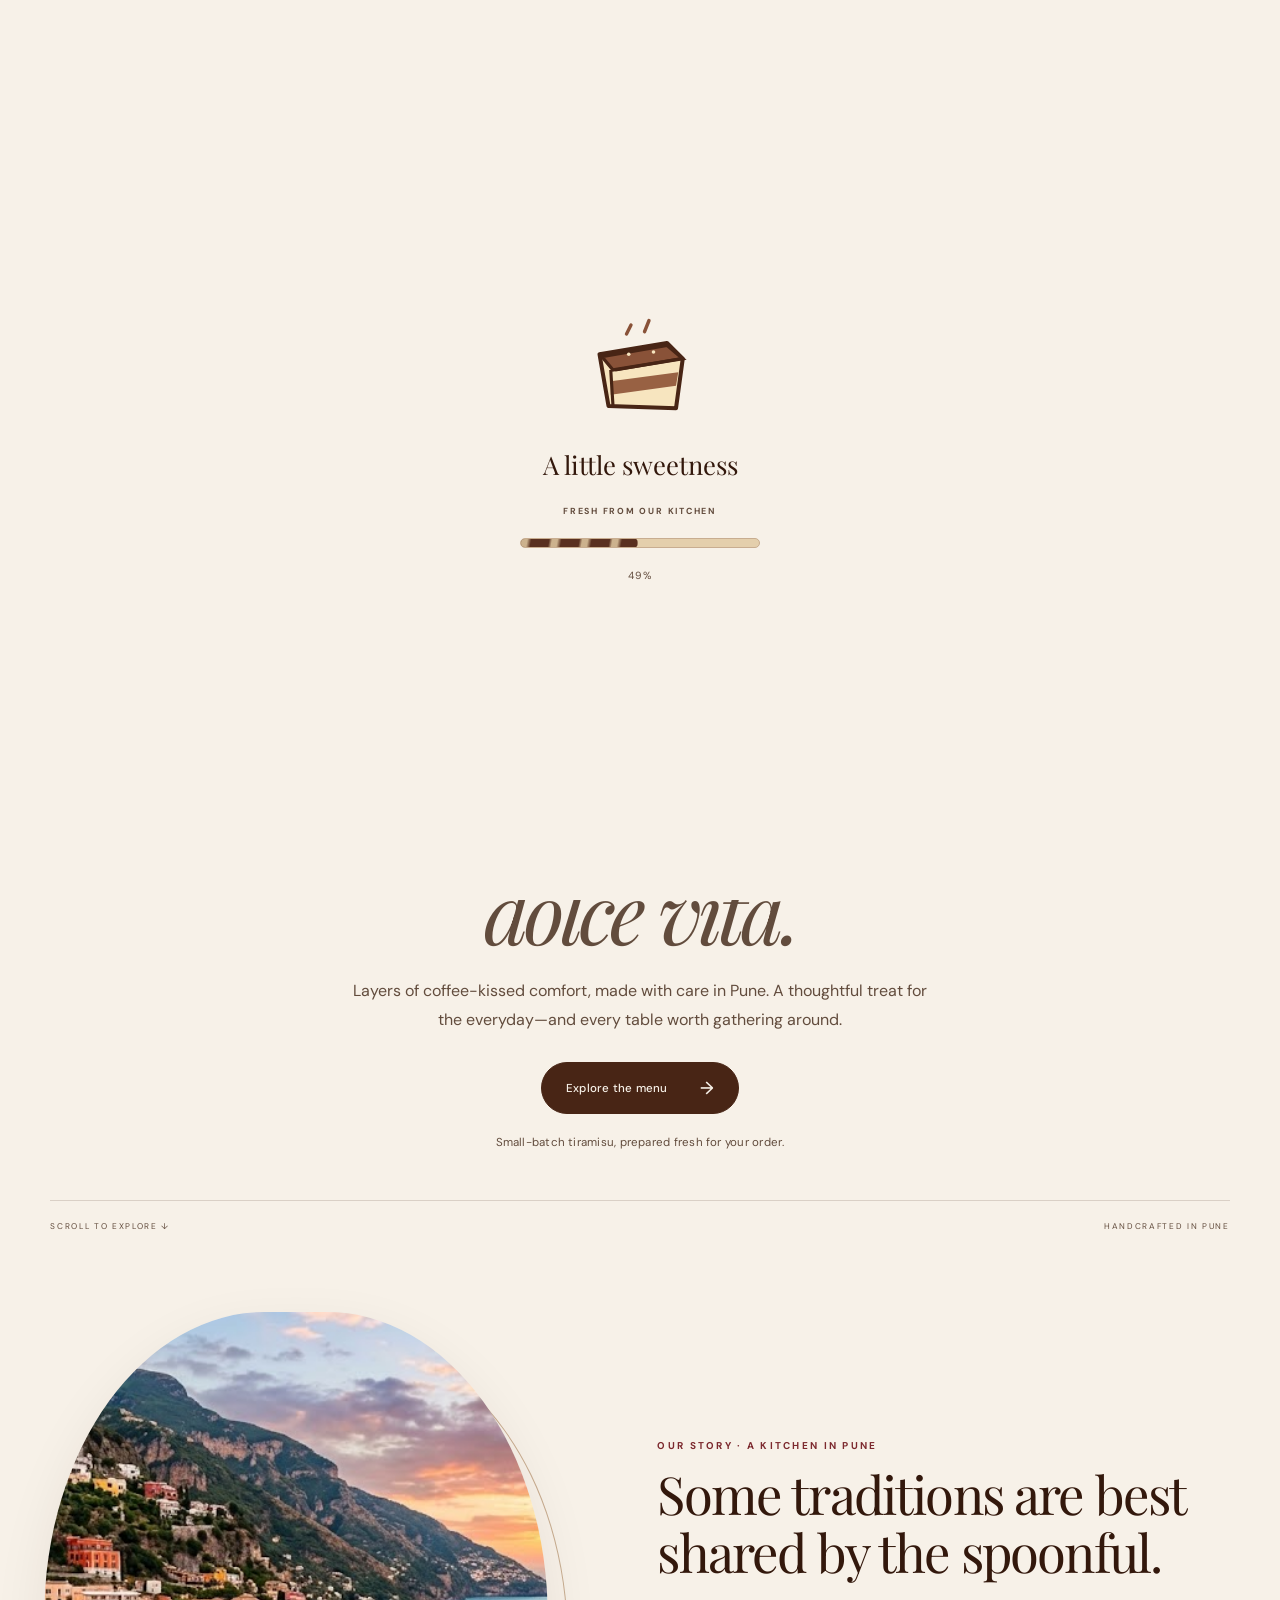
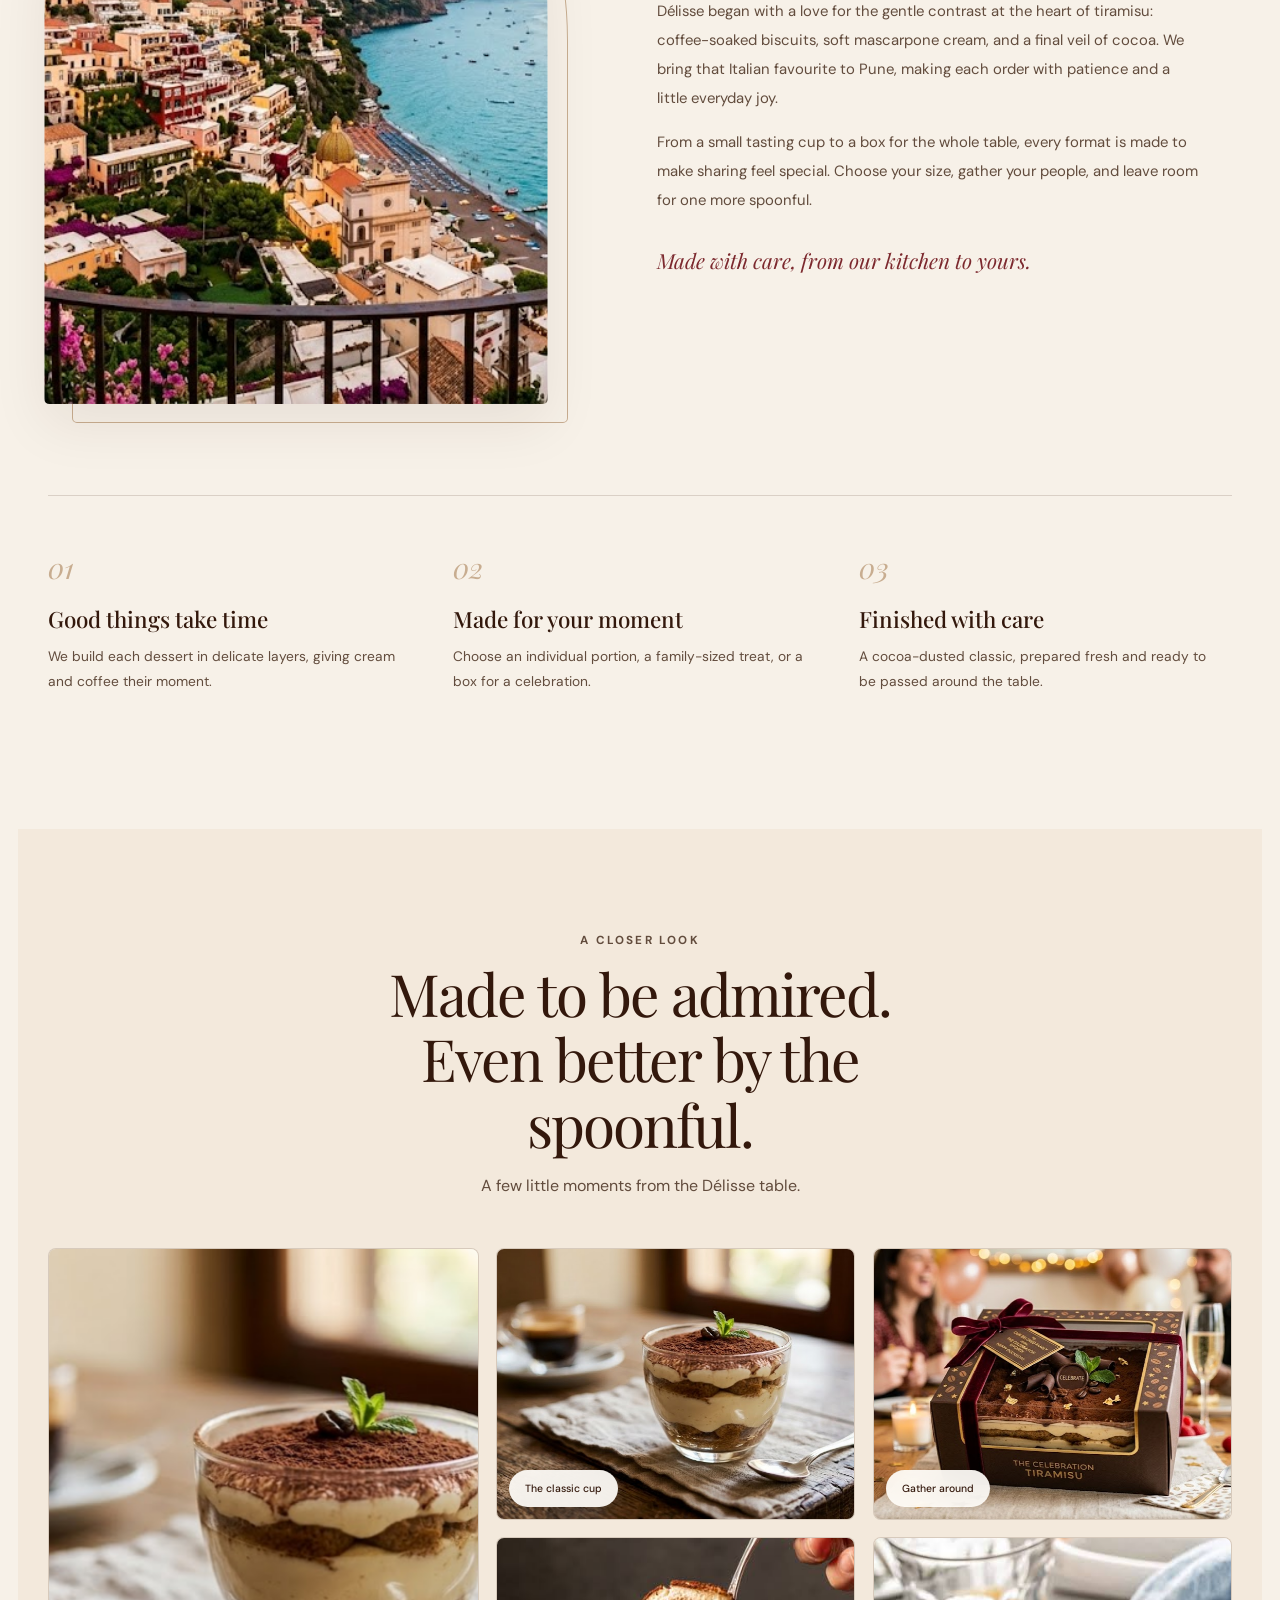
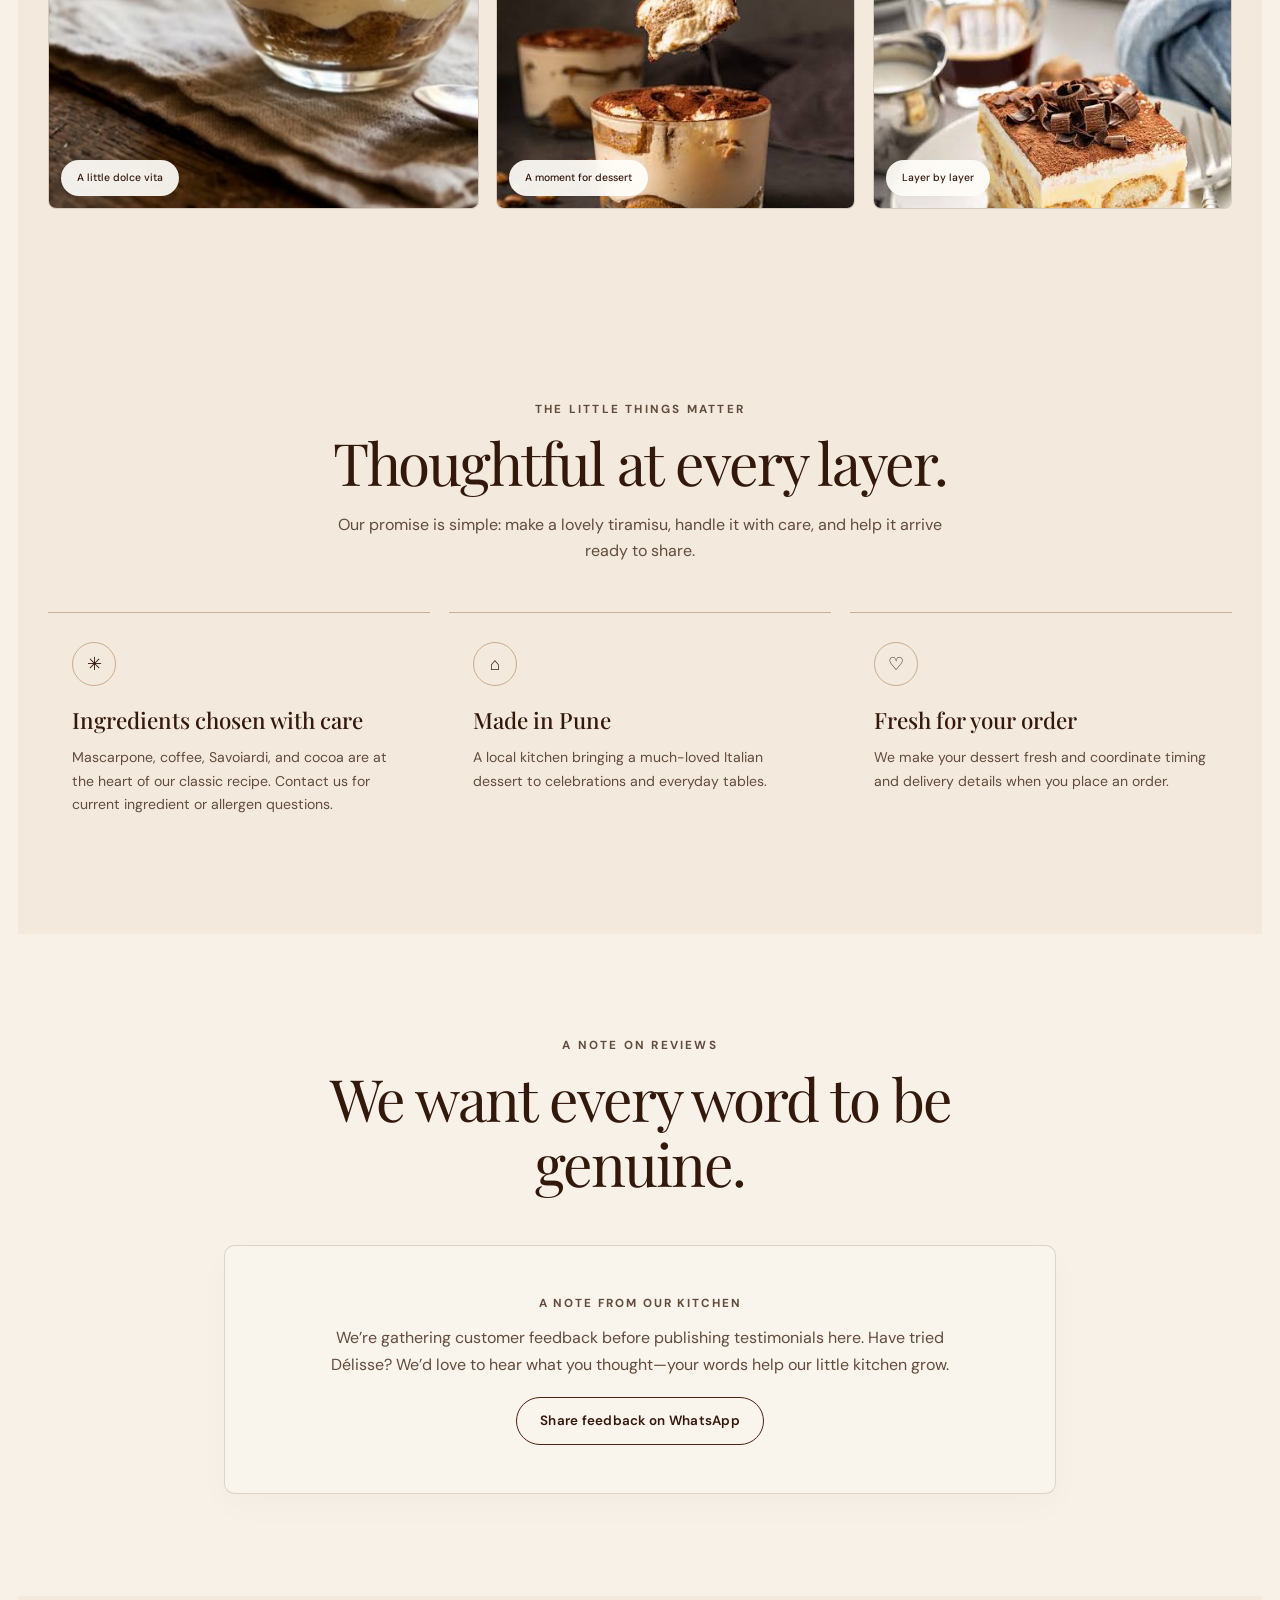
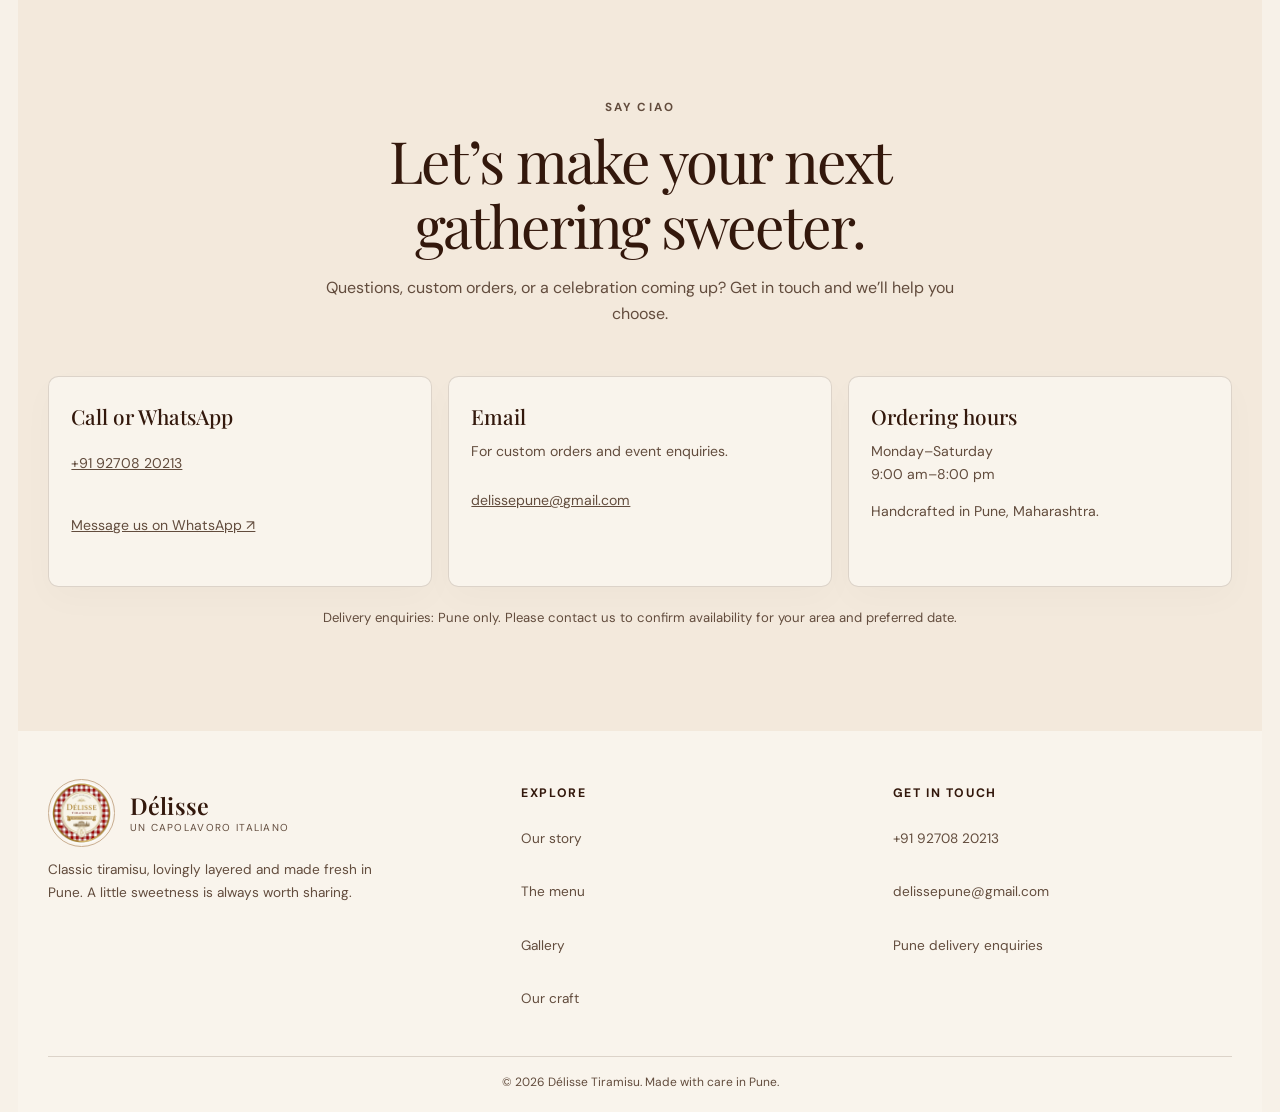
==== commit f8d2d007: "Add files via upload" ====
--- a/index.html
+++ b/index.html
@@ -501,7 +501,7 @@
           <article class="contact-card"><h3>Email</h3><p>For custom orders and event enquiries.</p><a href="mailto:delissepune@gmail.com">delissepune@gmail.com</a></article>
           <article class="contact-card"><h3>Ordering hours</h3><p>Monday–Saturday<br>9:00 am–8:00 pm</p><p>Handcrafted in Pune, Maharashtra.</p></article>
         </div>
-        <p class="delivery-note">Delivery enquiries: Pune and Nagpur. Please contact us to confirm availability for your area and preferred date.</p>
+        <p class="delivery-note">Delivery enquiries: Pune only. Please contact us to confirm availability for your area and preferred date.</p>
       </div>
     </section>
   </main>
@@ -517,7 +517,7 @@
           <p class="footer-summary">Classic tiramisu, lovingly layered and made fresh in Pune. A little sweetness is always worth sharing.</p>
         </div>
         <div class="footer-col"><h3>Explore</h3><div class="footer-links"><a href="#story">Our story</a><a href="./menu.html">The menu</a><a href="#gallery">Gallery</a><a href="#craft">Our craft</a></div></div>
-        <div class="footer-col"><h3>Get in touch</h3><div class="footer-links"><a href="tel:+919270820213">+91 92708 20213</a><a href="mailto:delissepune@gmail.com">delissepune@gmail.com</a><a href="#contact">Pune &amp; Nagpur delivery enquiries</a></div></div>
+        <div class="footer-col"><h3>Get in touch</h3><div class="footer-links"><a href="tel:+919270820213">+91 92708 20213</a><a href="mailto:delissepune@gmail.com">delissepune@gmail.com</a><a href="#contact">Pune delivery enquiries</a></div></div>
       </div>
       <div class="footer-bottom">© <span id="year"></span> Délisse Tiramisu. Made with care in Pune.</div>
     </div>
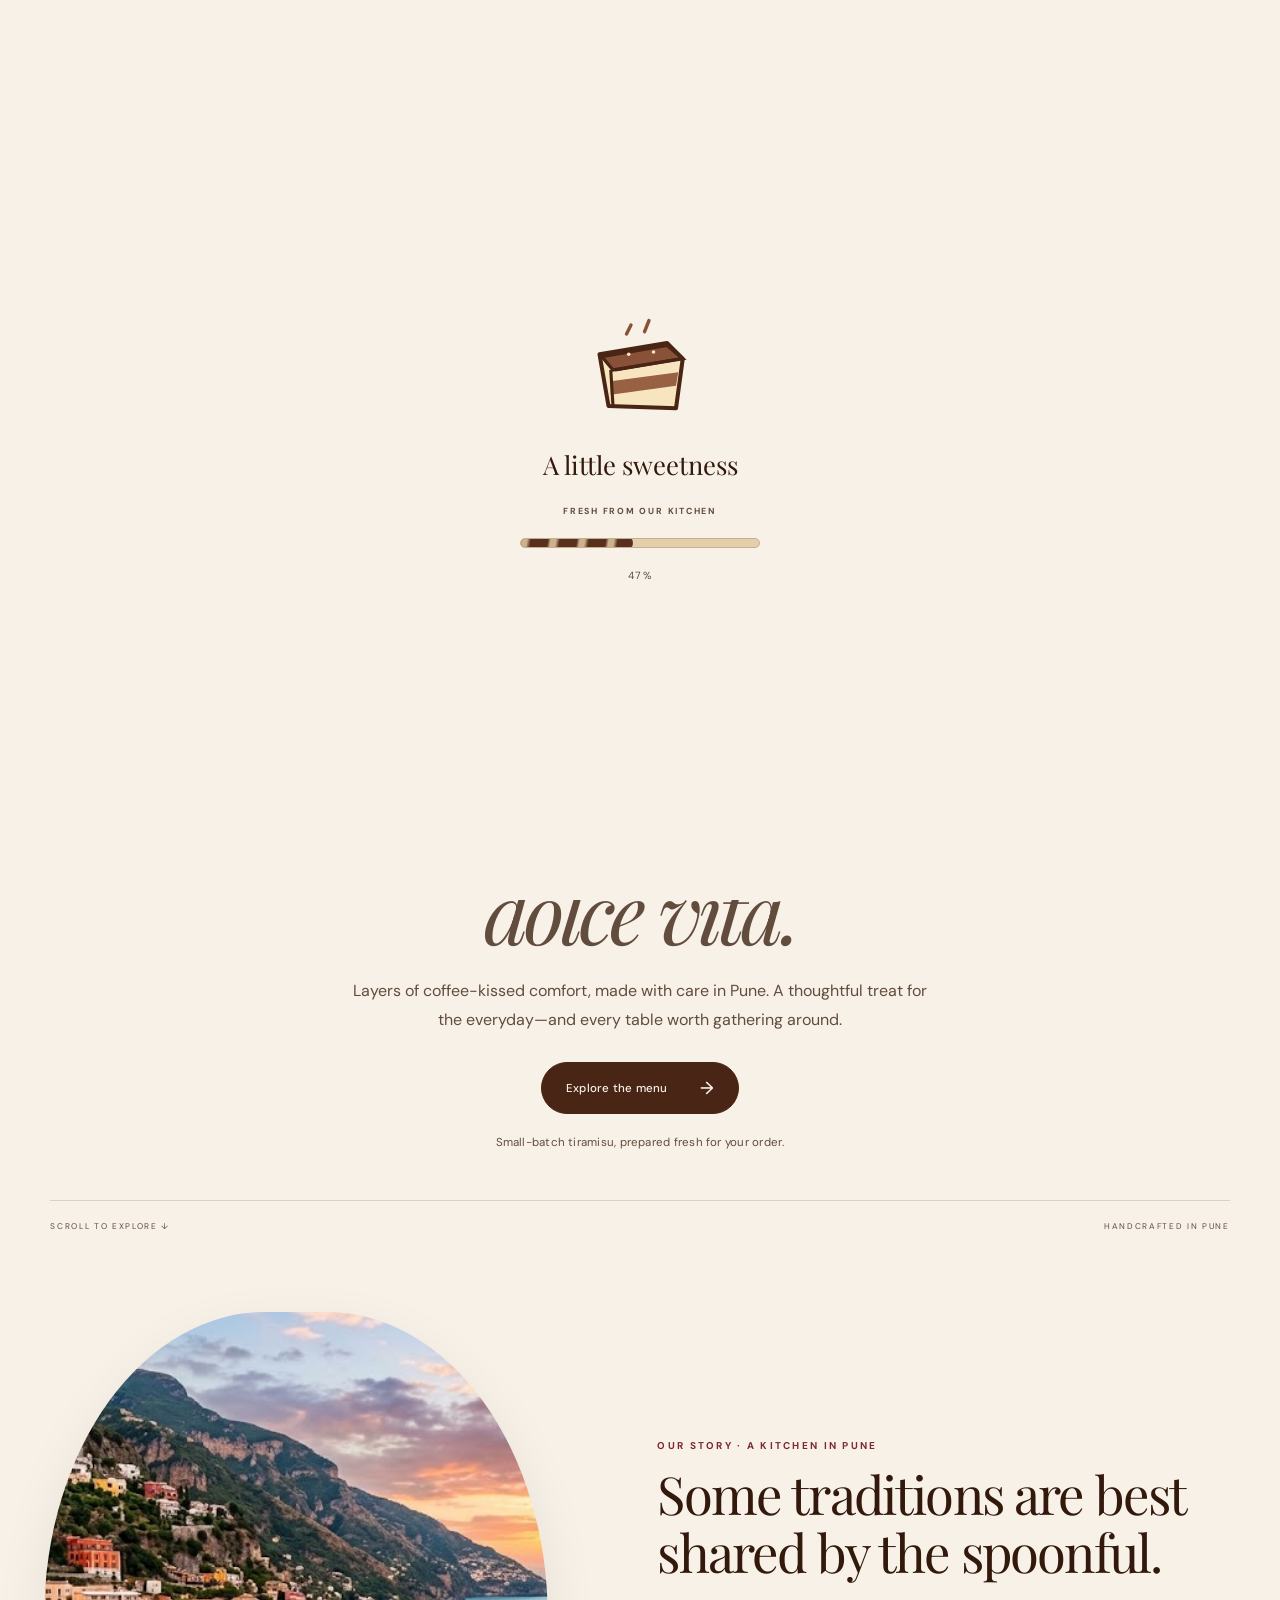
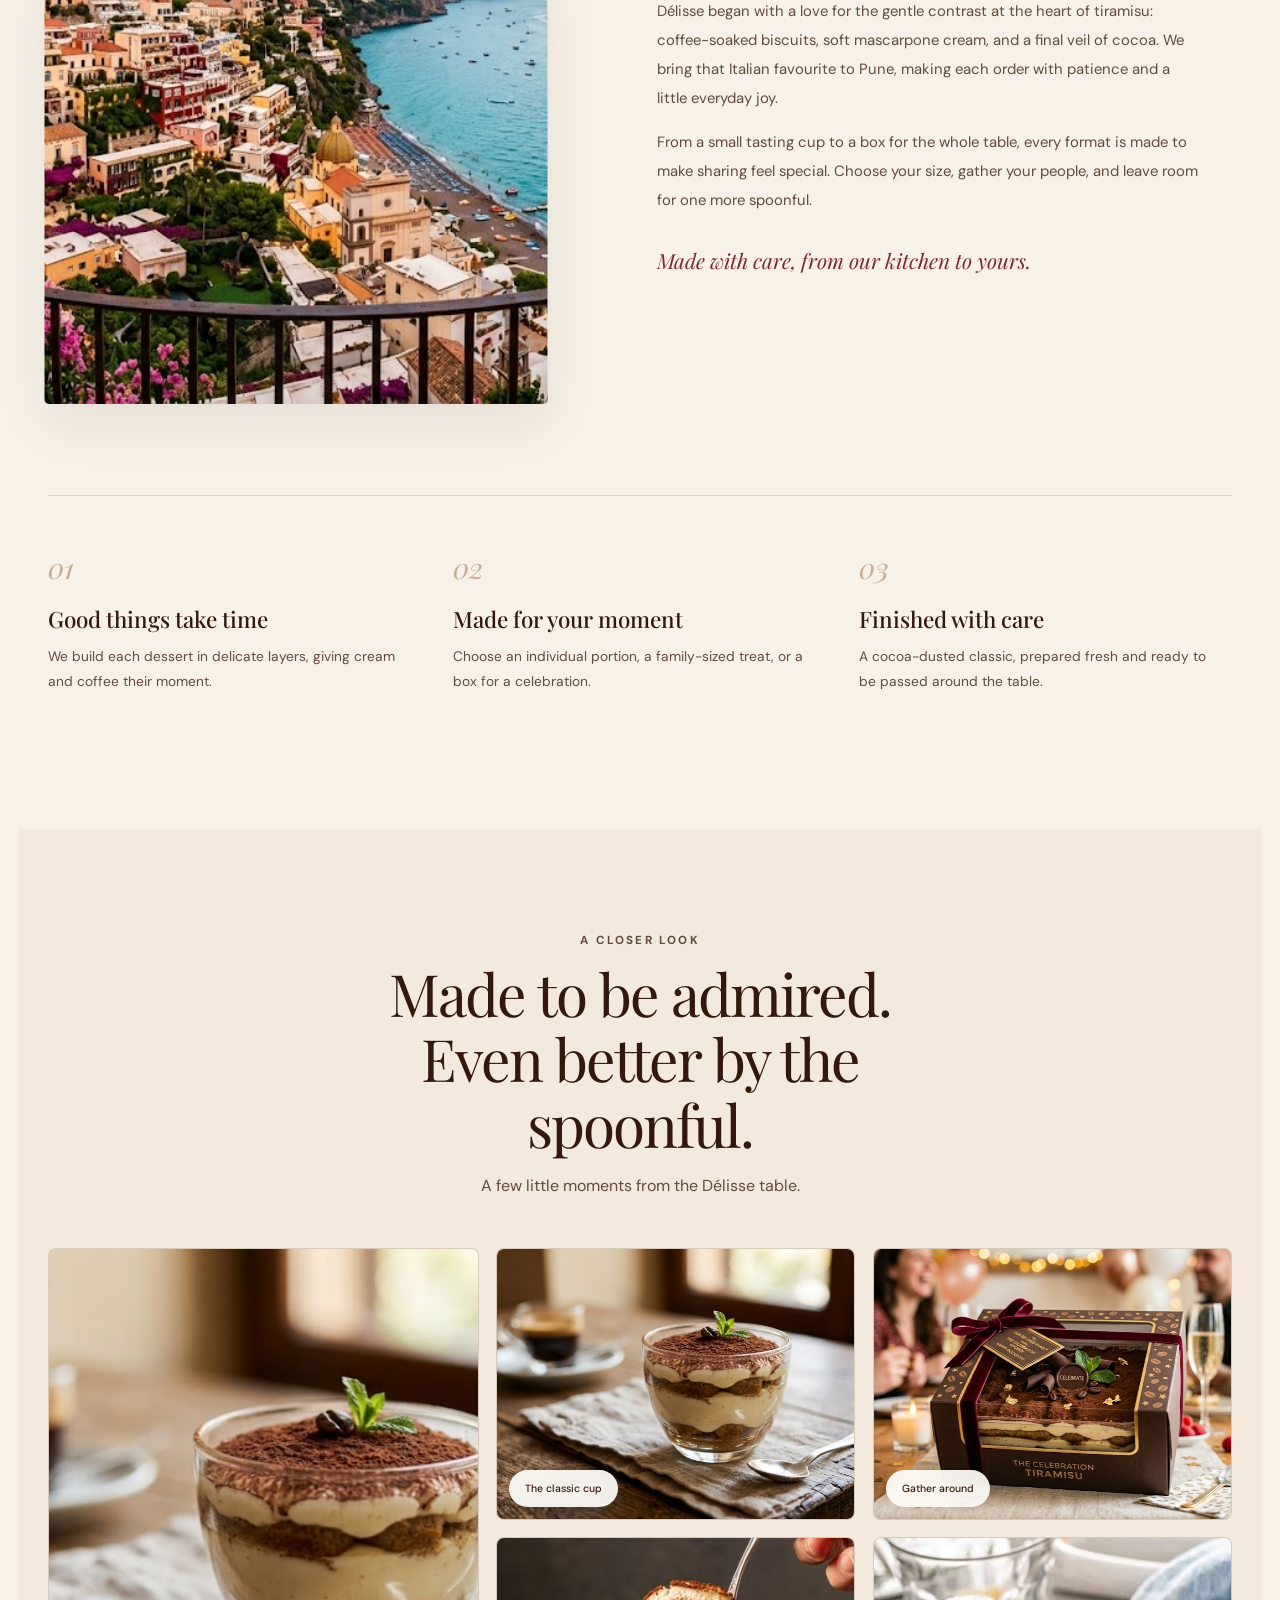
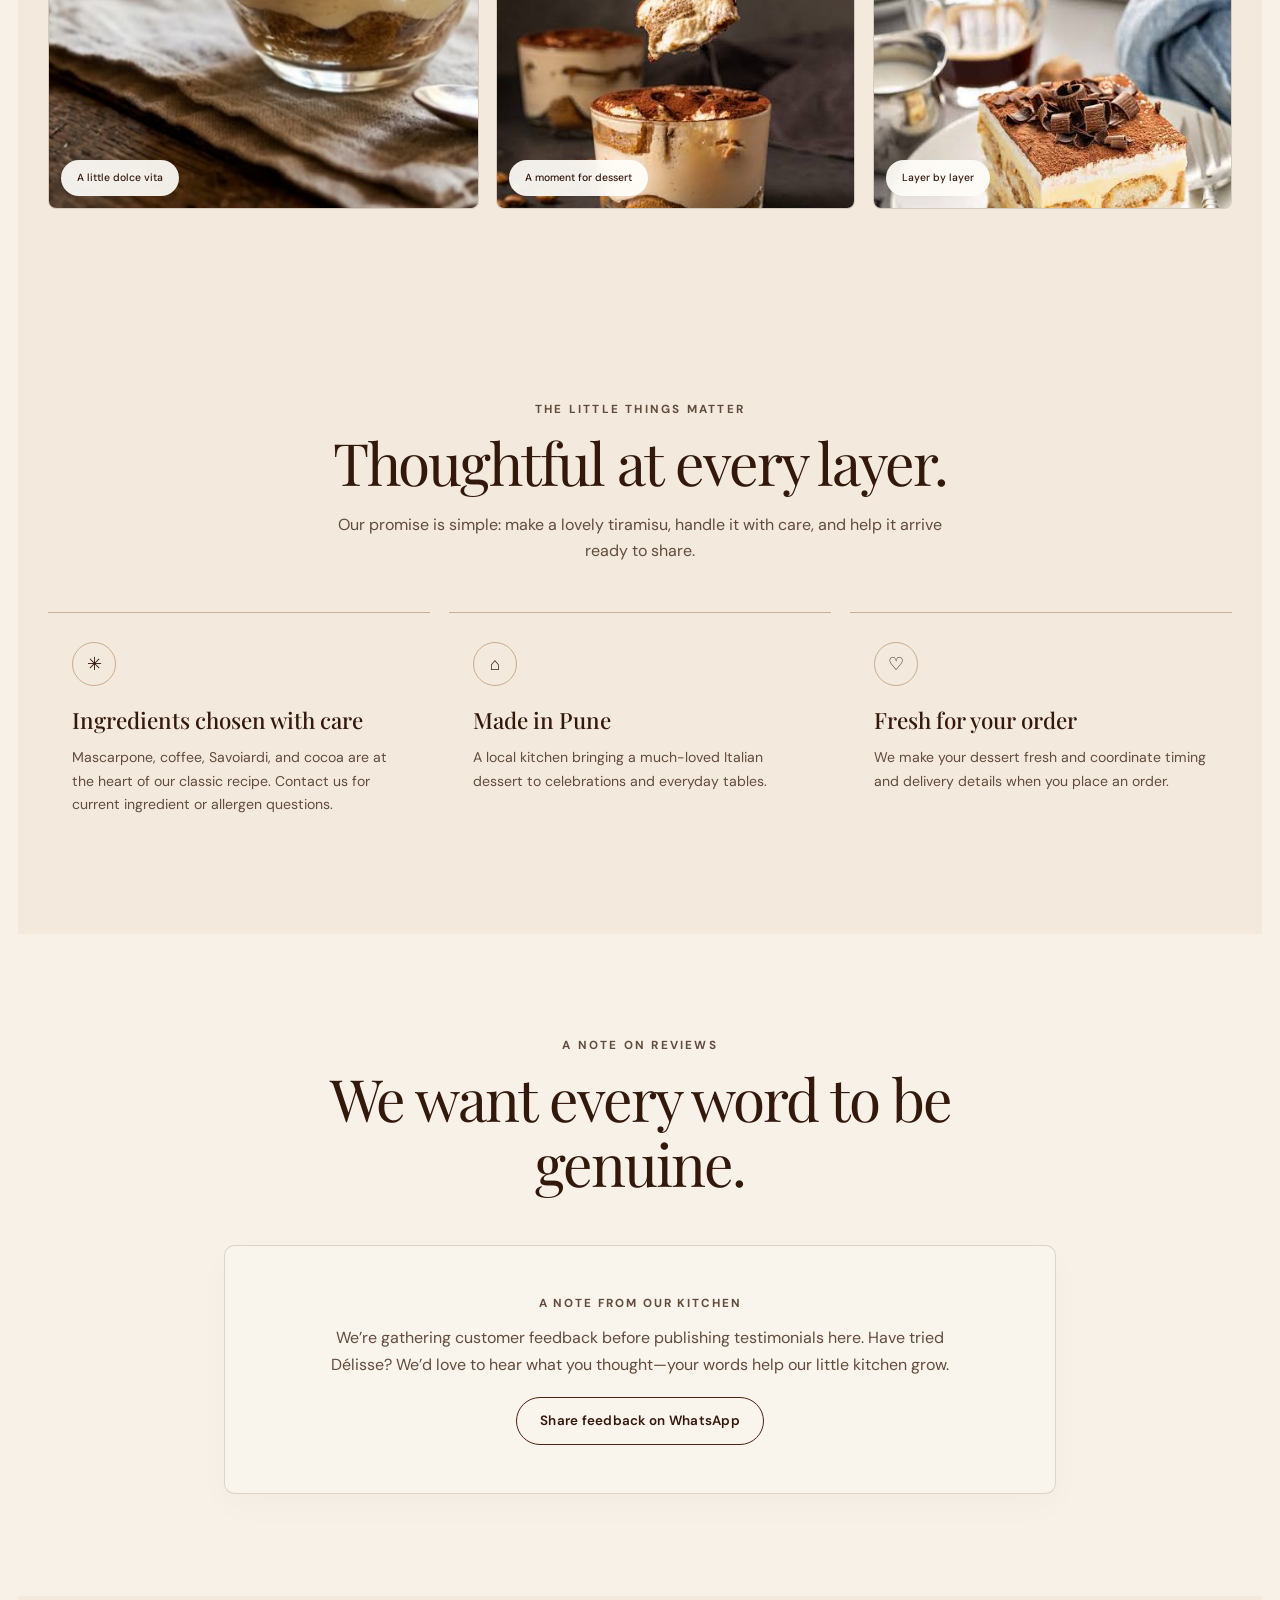
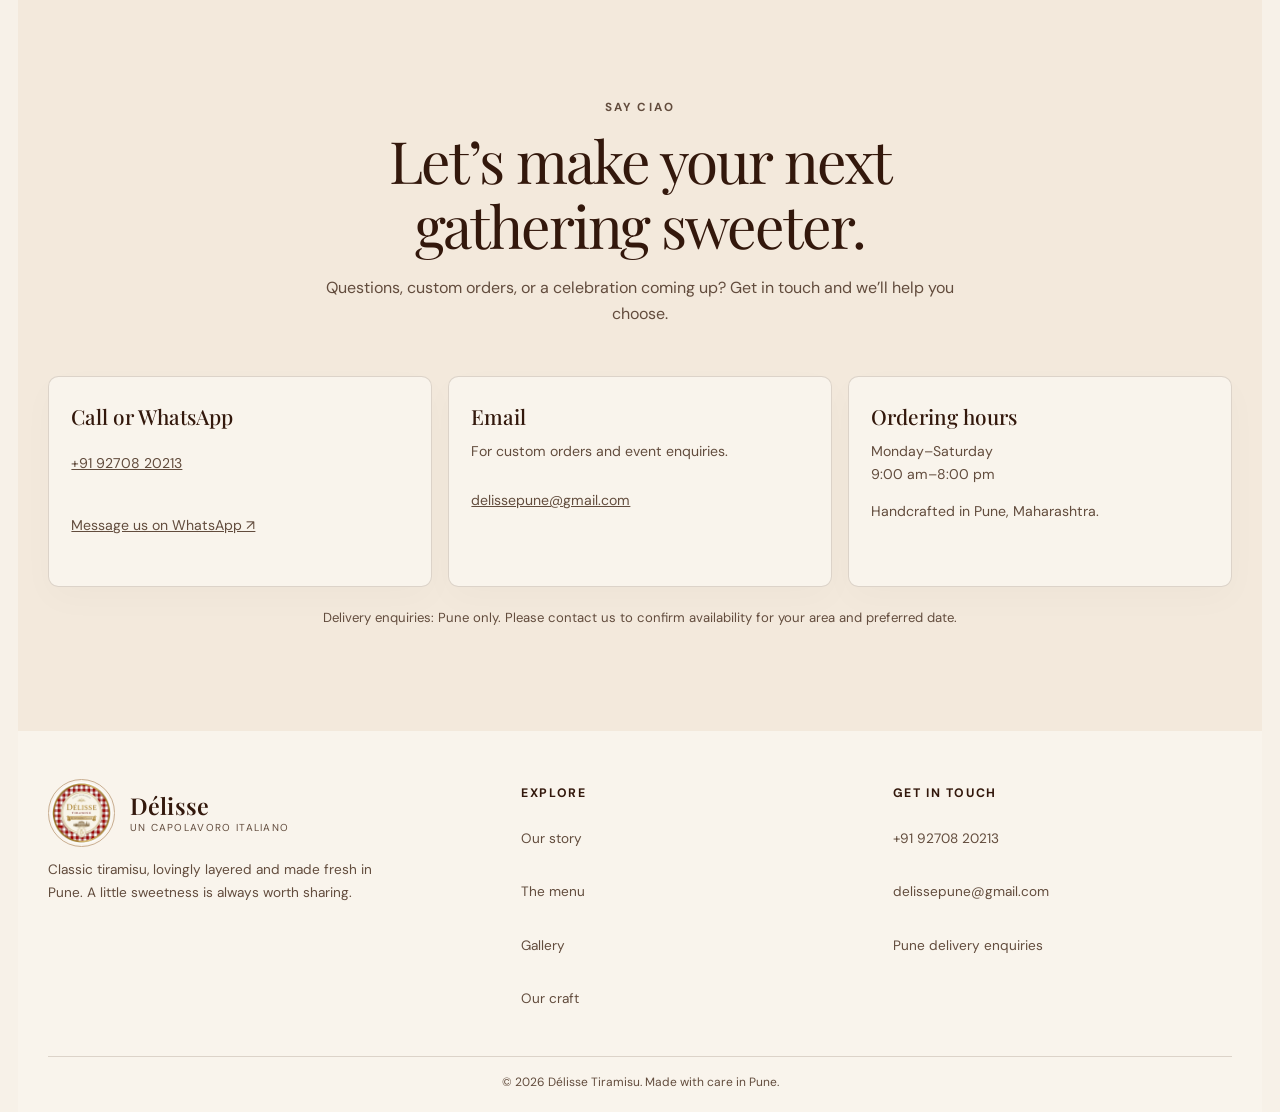
==== commit b3c7bf01: "Add files via upload" ====
--- a/index.html
+++ b/index.html
@@ -238,9 +238,9 @@
 
     .story { padding-block: clamp(4.5rem, 9vw, 8rem); }
     .story-grid { display: grid; grid-template-columns: 1fr 1fr; gap: clamp(2rem, 7vw, 6rem); align-items: center; }
-    .story-photo { position: relative; padding: 0 1rem 1rem 0; }
-    .story-photo::after { position: absolute; z-index: -1; content: ""; inset: 1rem 0 0 1rem; border: 1px solid var(--tan); border-radius: 1rem; }
-    .story-photo img { width: 100%; aspect-ratio: 4 / 4.5; object-fit: cover; border-radius: 1rem; box-shadow: var(--shadow); transition: transform .7s cubic-bezier(.2,.7,.2,1); }
+    .story-photo { position: relative; }
+    .story-photo::after { content: none; }
+    .story-photo img { width: 100%; aspect-ratio: 4 / 4.5; object-fit: cover; border-radius: 1rem; box-shadow: 0 .75rem 2rem rgba(51, 24, 12, .08); transition: transform .7s cubic-bezier(.2,.7,.2,1); }
     .story-photo:hover img { transform: scale(1.025); }
     .story-copy h2 { max-width: 34rem; }
     .story-copy p:not(.eyebrow) { color: var(--ink-soft); }
@@ -335,7 +335,7 @@
       .icon-button .theme-label { display: none; }
       .story-grid { grid-template-columns: 1fr; }
       .story-photo { max-width: 34rem; margin-inline: auto; }
-      .story-photo img { aspect-ratio: 4 / 3.6; }
+      .story-photo img { width: 100%; margin-left: 0; aspect-ratio: 4 / 3.6; }
       .chapter-row { margin-top: 2.5rem; }
       .gallery-grid { grid-template-columns: repeat(2, minmax(0, 1fr)); grid-template-rows: 15rem 12rem; }
       .gallery-item:first-child { grid-row: auto; grid-column: span 2; }
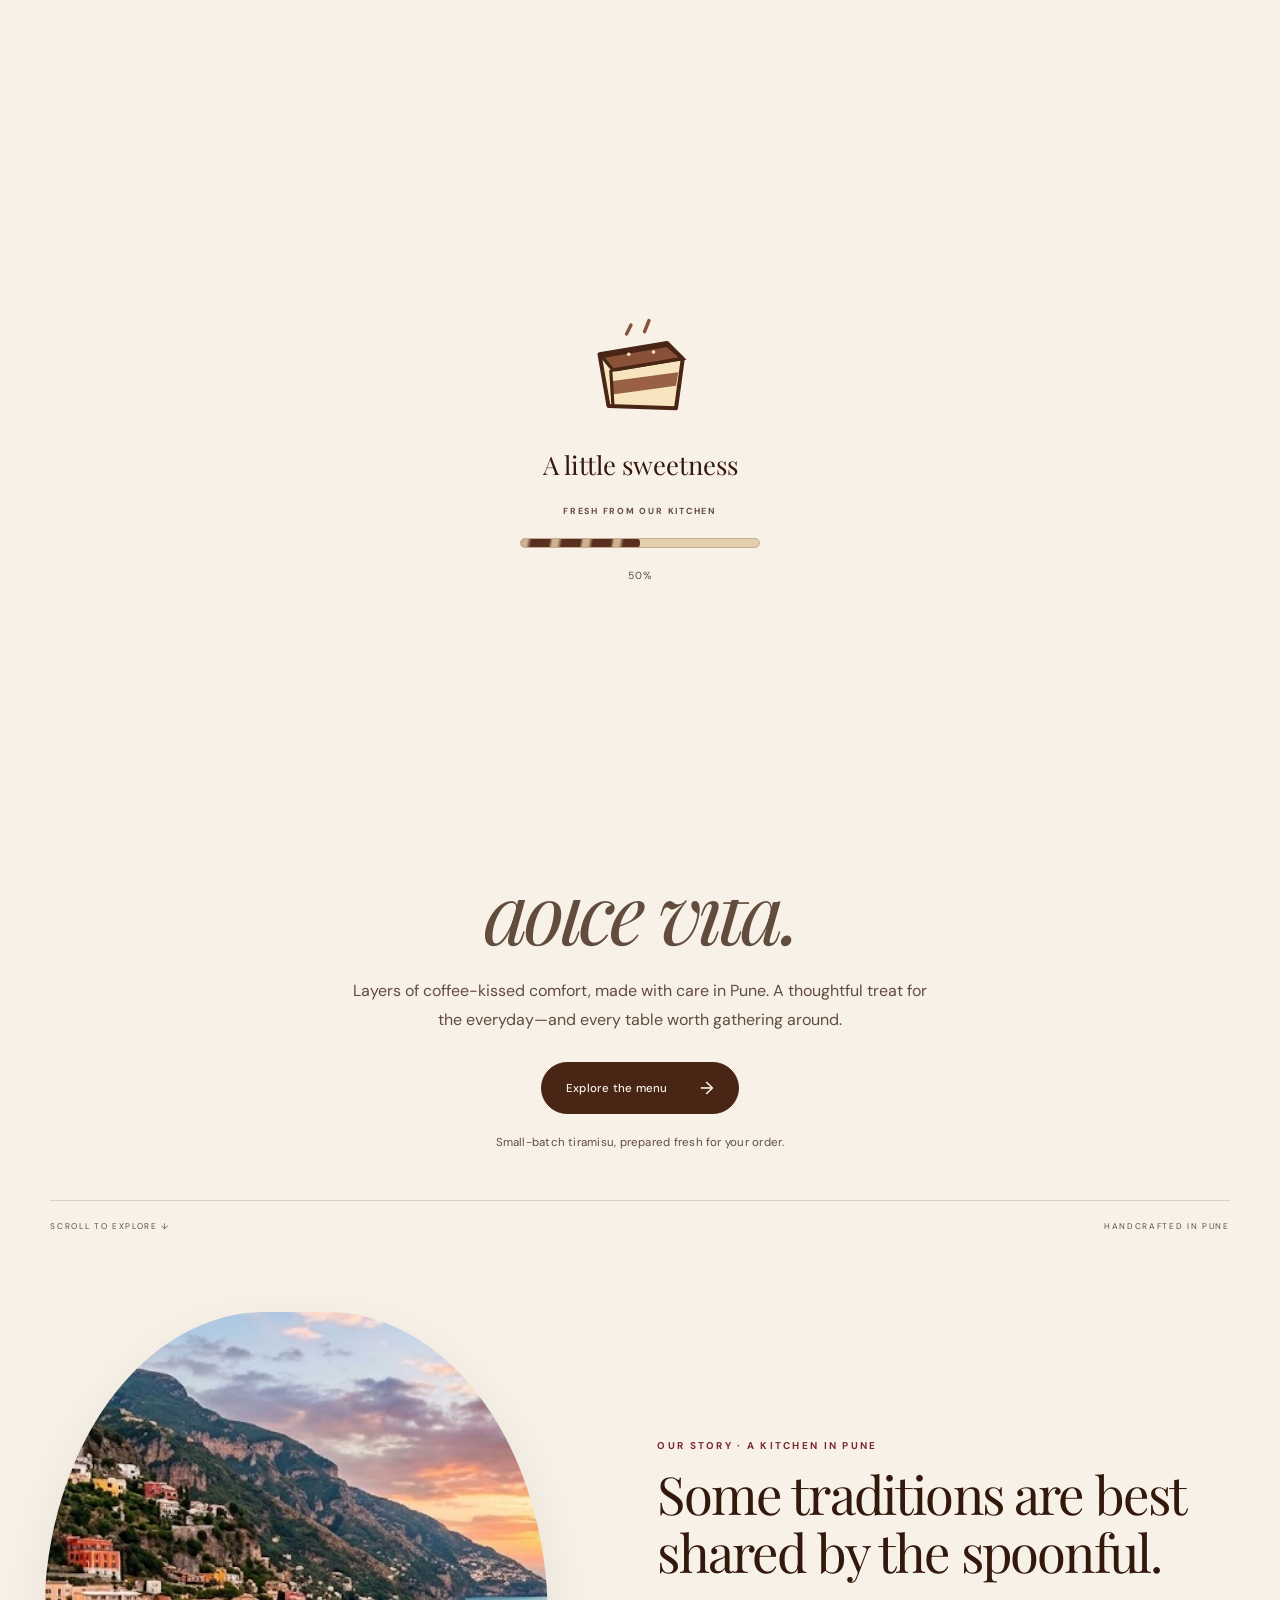
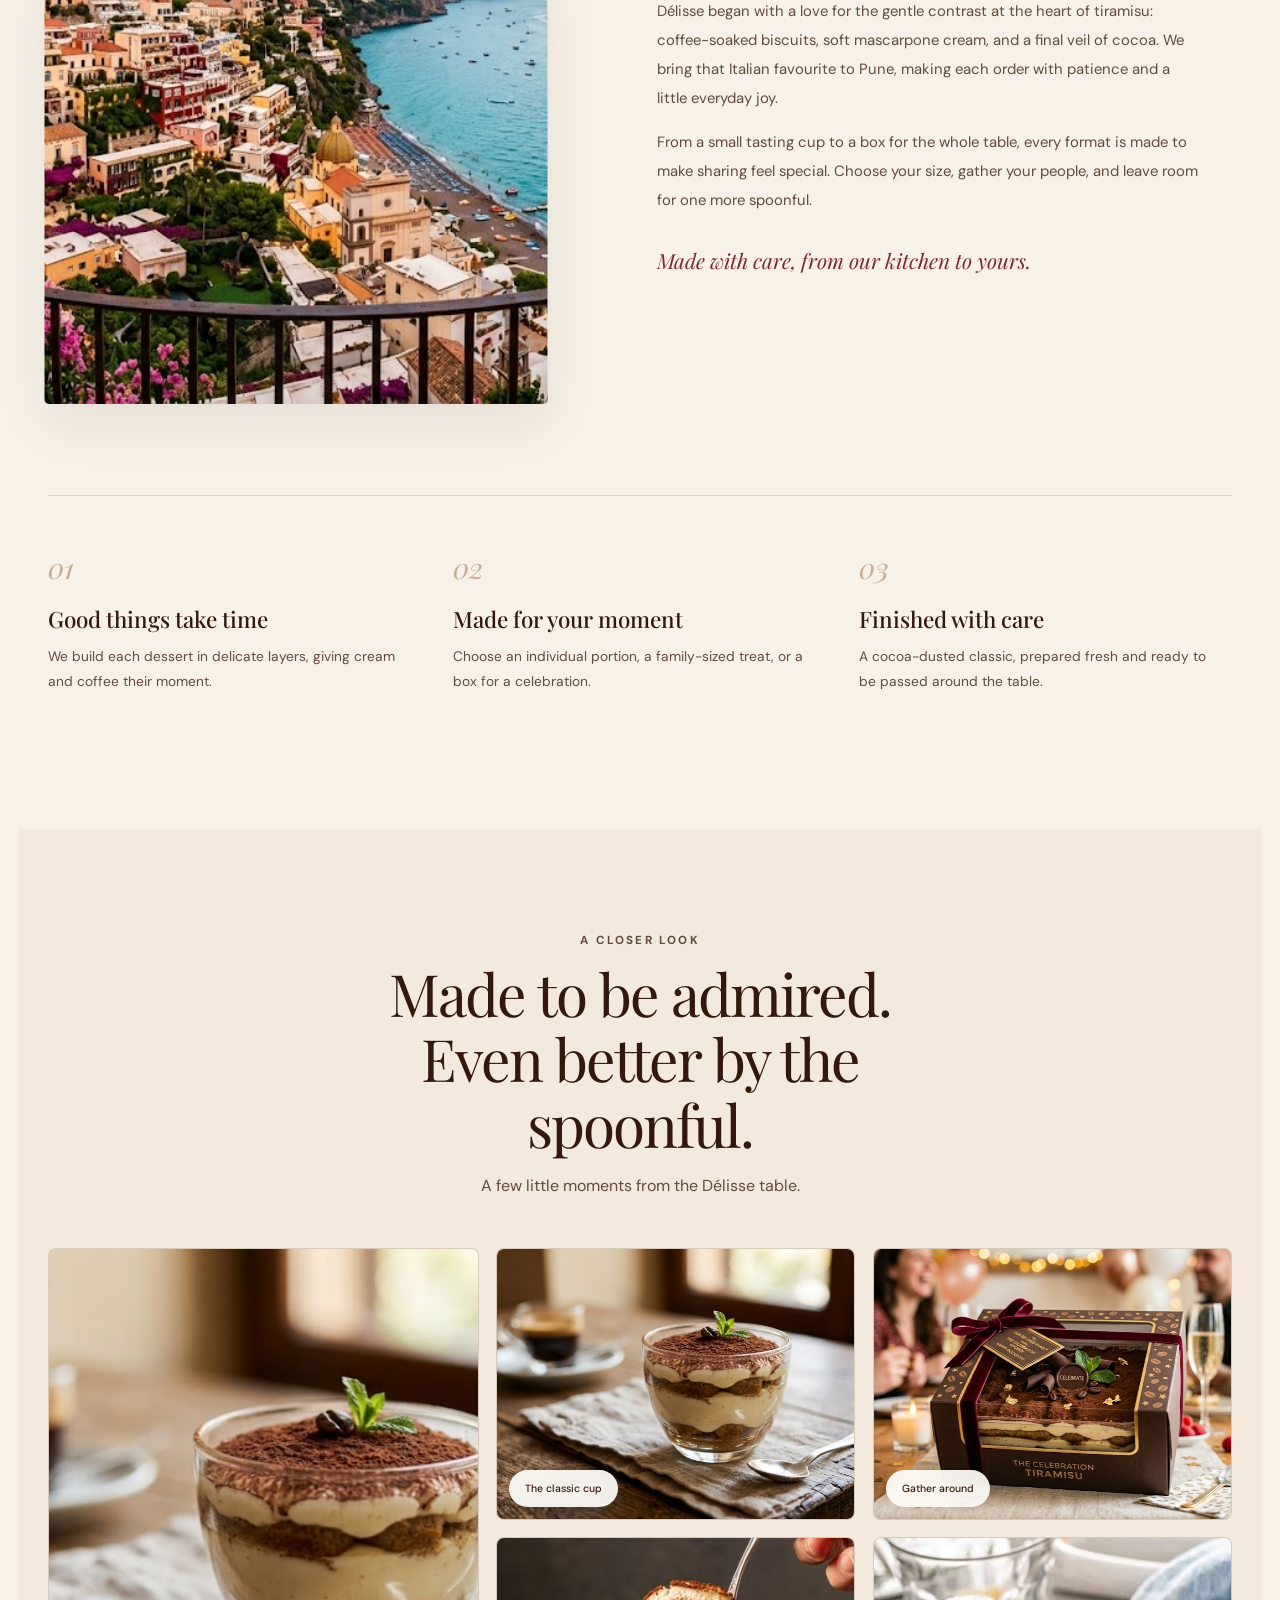
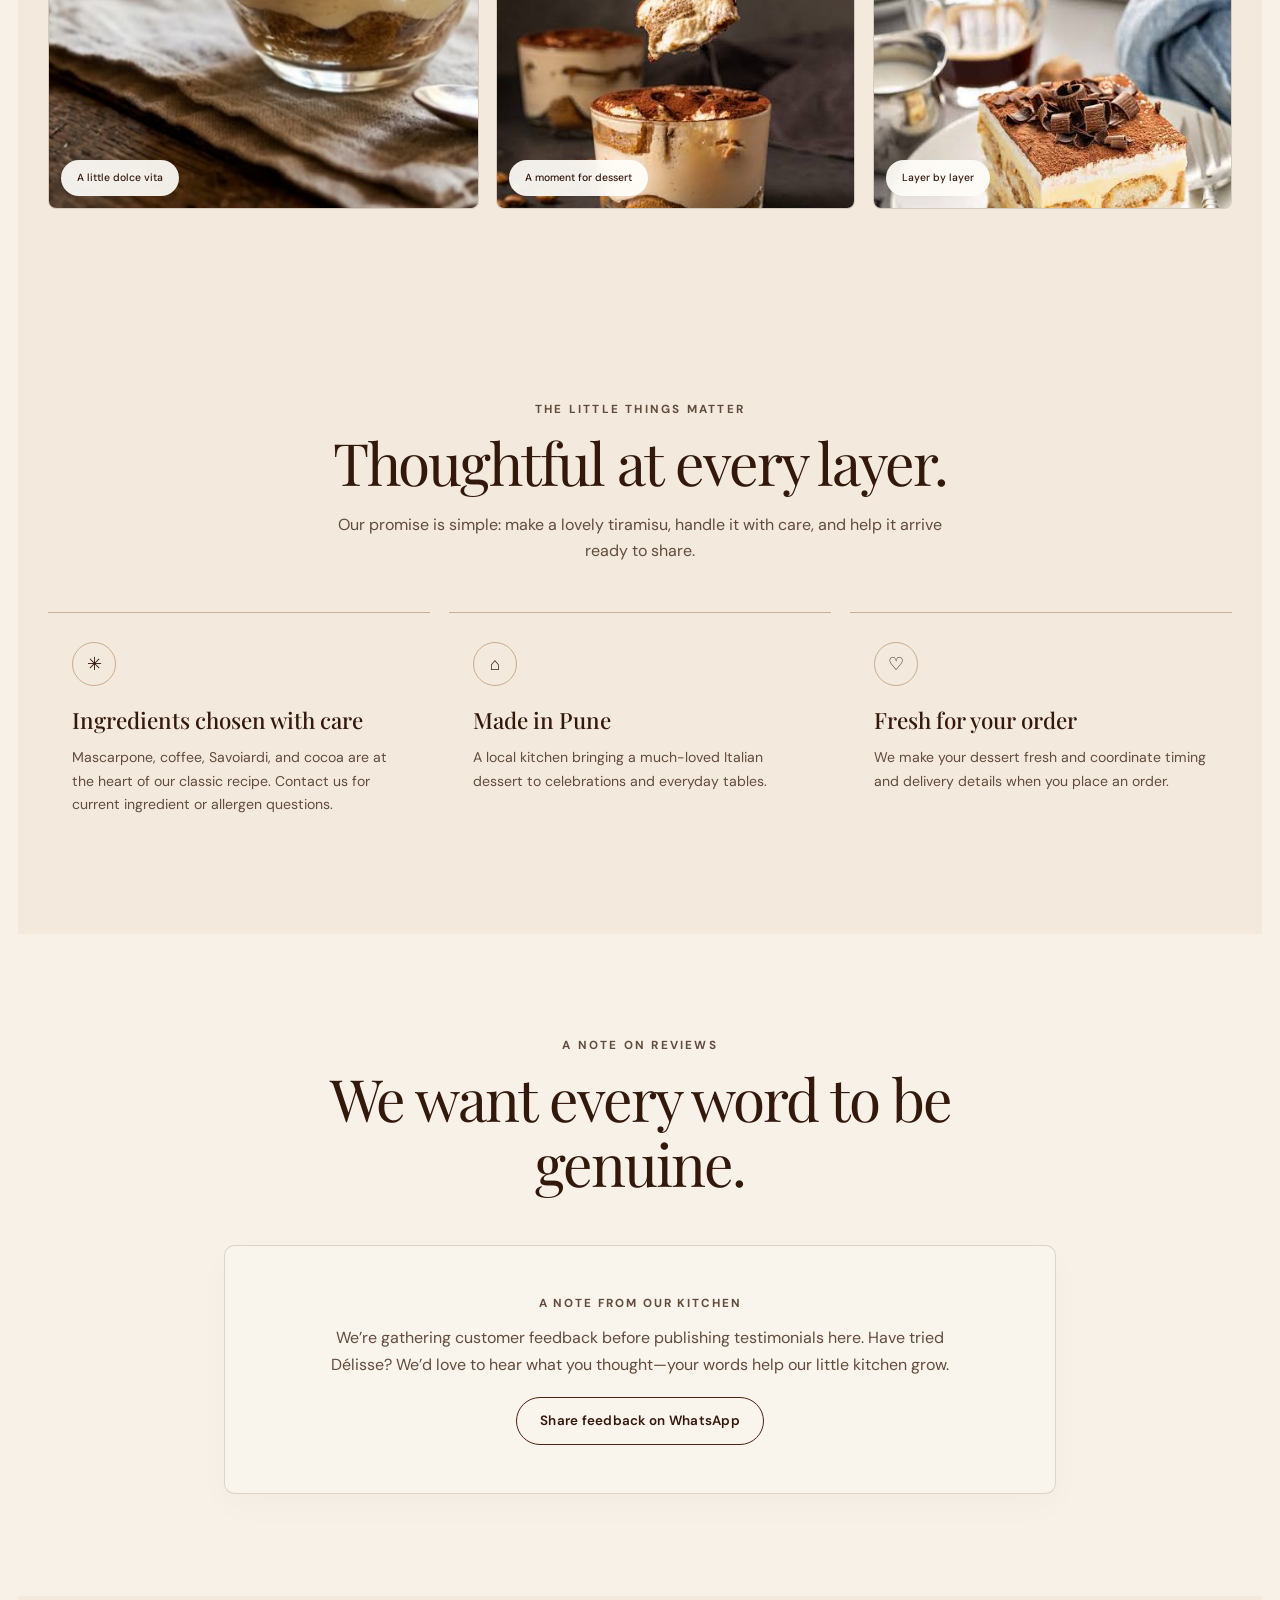
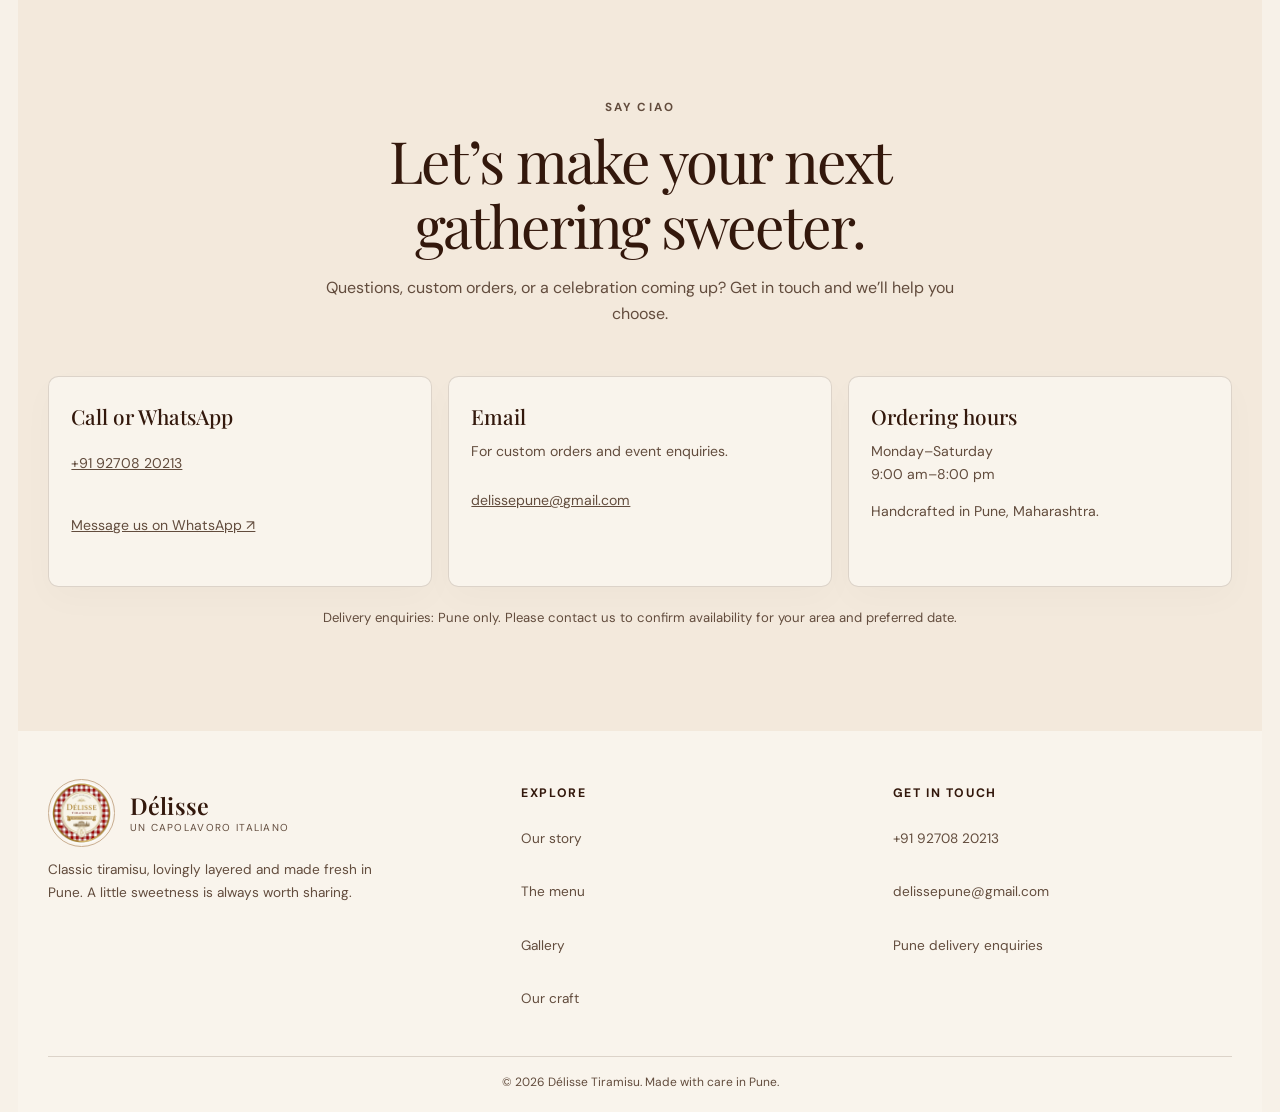
==== commit d8c2b392: "Add files via upload" ====
--- a/index.html
+++ b/index.html
@@ -333,9 +333,9 @@
       .wordmark { font-size: 1.25rem; }
       .icon-button { width: 48px; padding: 0; font-size: 1rem; }
       .icon-button .theme-label { display: none; }
-      .story-grid { grid-template-columns: 1fr; }
-      .story-photo { max-width: 34rem; margin-inline: auto; }
-      .story-photo img { width: 100%; margin-left: 0; aspect-ratio: 4 / 3.6; }
+      .story-grid { grid-template-columns: minmax(0, 1fr); justify-items: center; }
+      .story-photo { width: 100%; max-width: 34rem; margin-inline: auto; }
+      .story-photo img { display: block; width: 100%; aspect-ratio: 4 / 3.6; }
       .chapter-row { margin-top: 2.5rem; }
       .gallery-grid { grid-template-columns: repeat(2, minmax(0, 1fr)); grid-template-rows: 15rem 12rem; }
       .gallery-item:first-child { grid-row: auto; grid-column: span 2; }
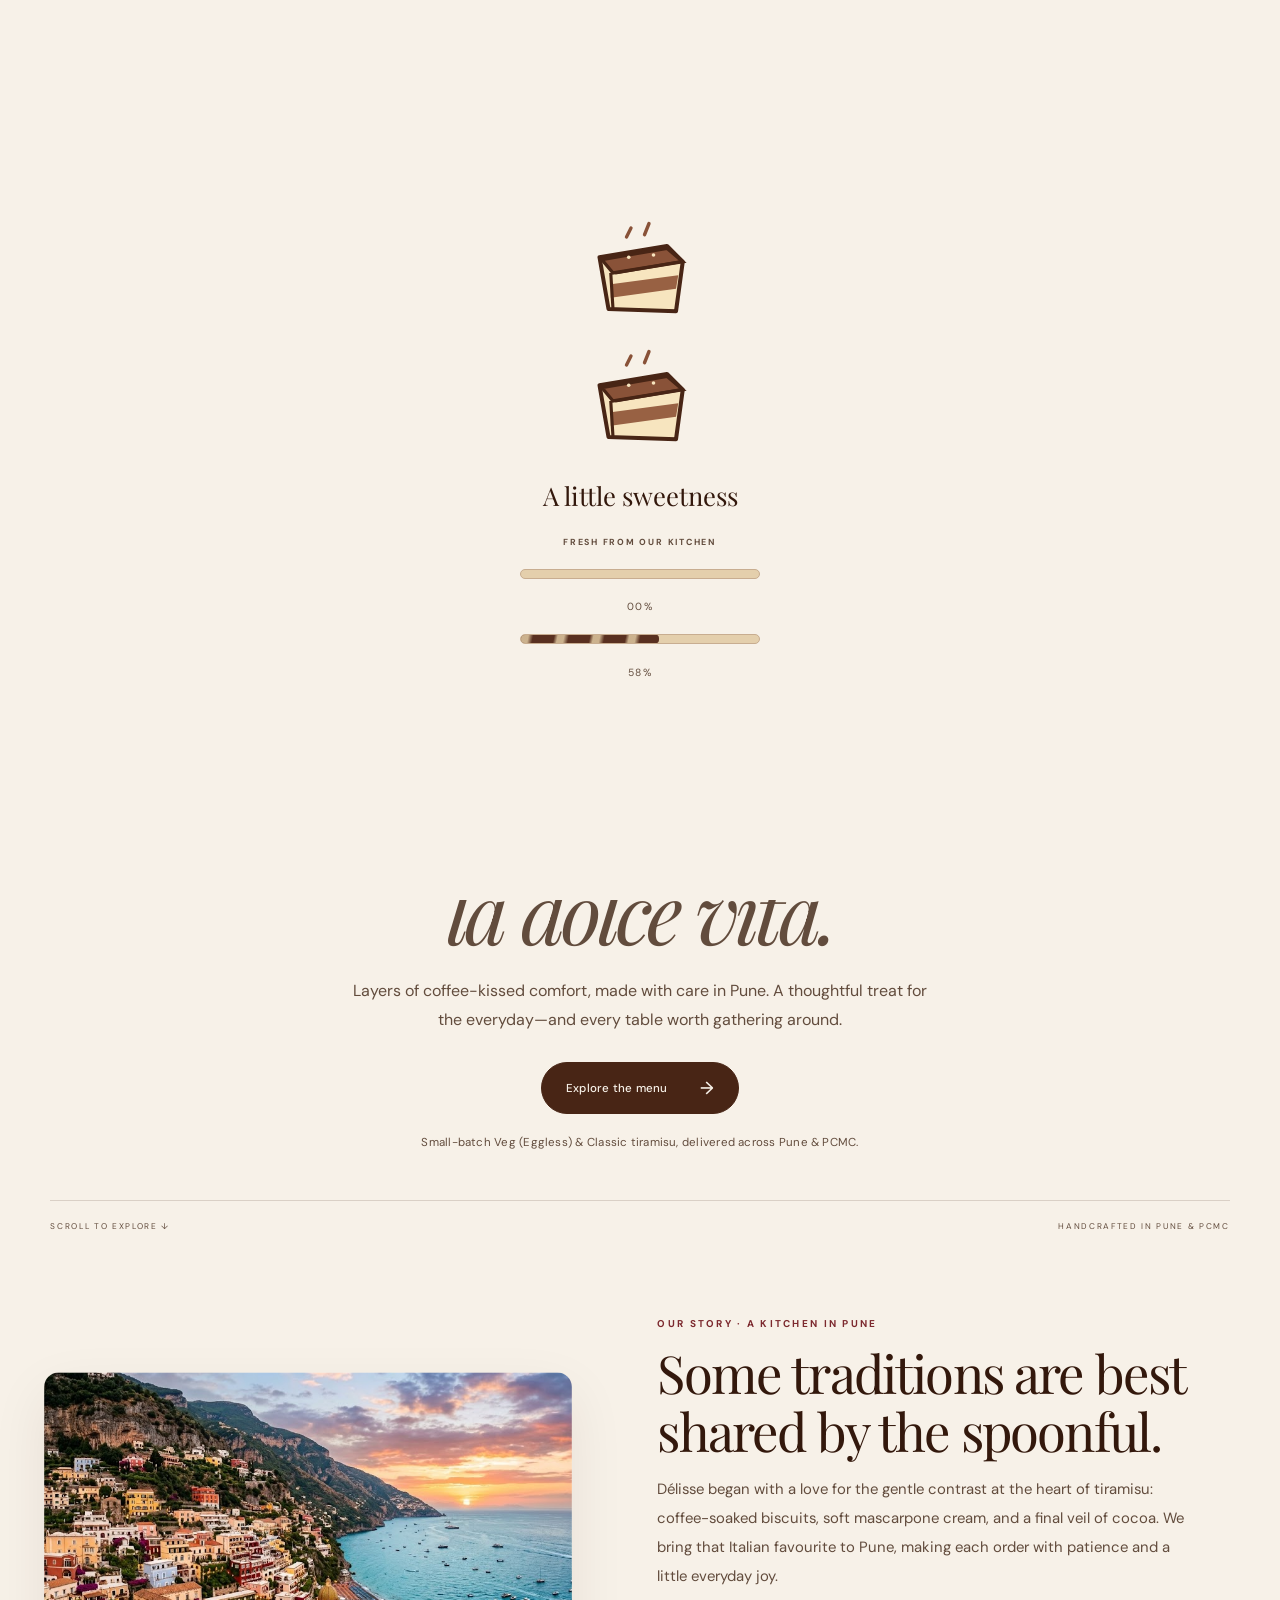
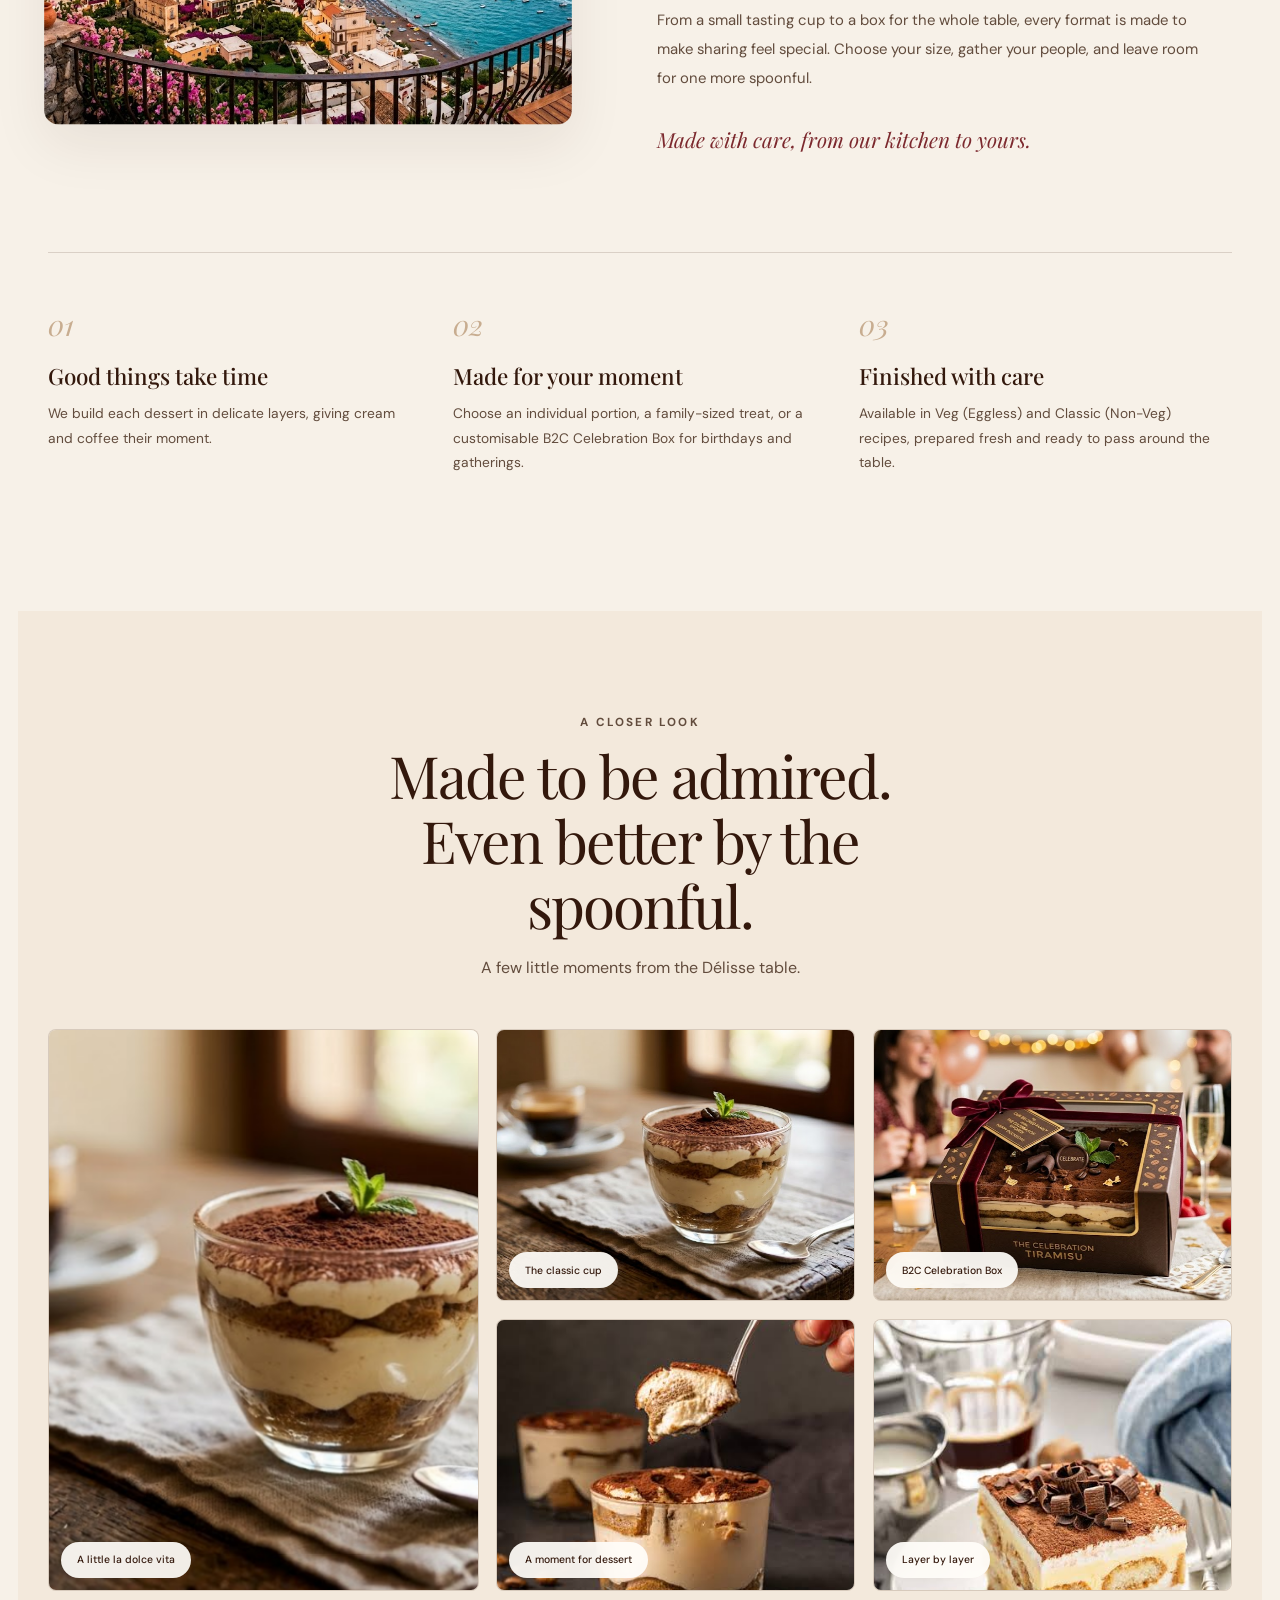
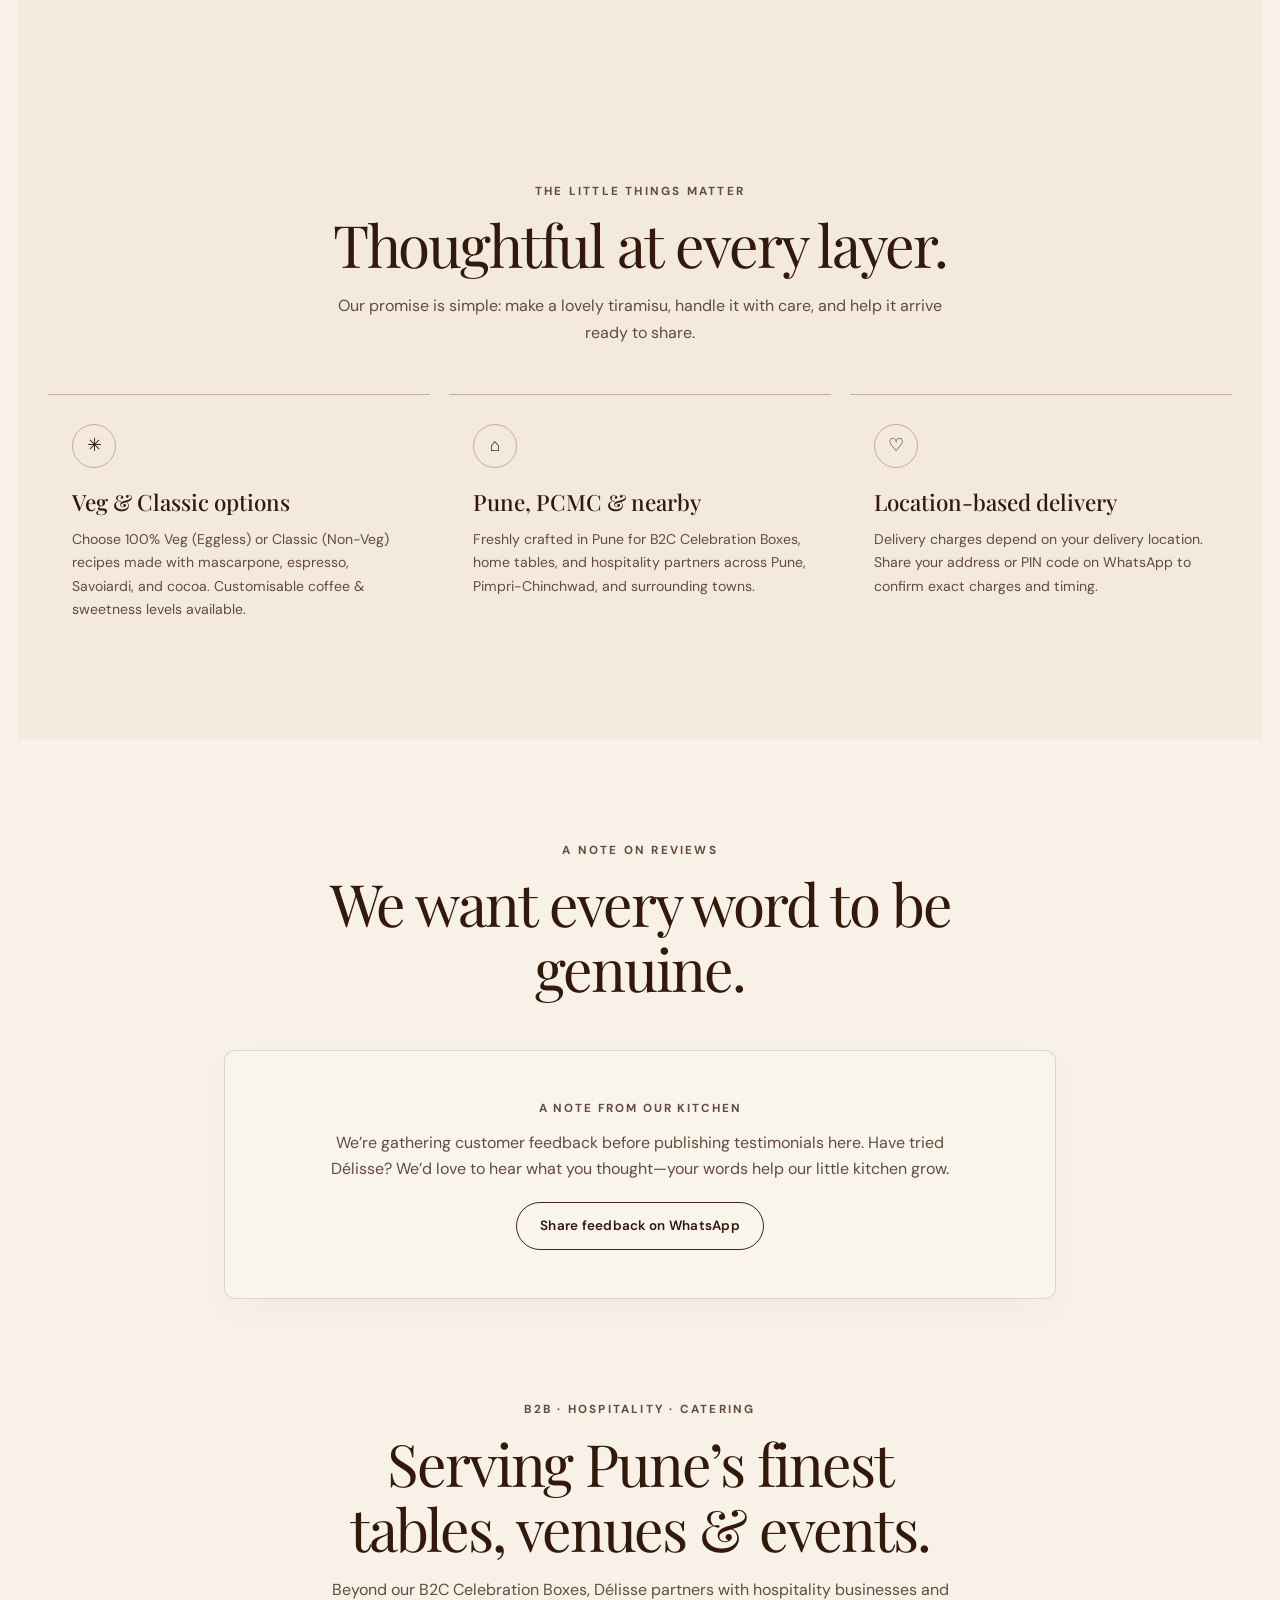
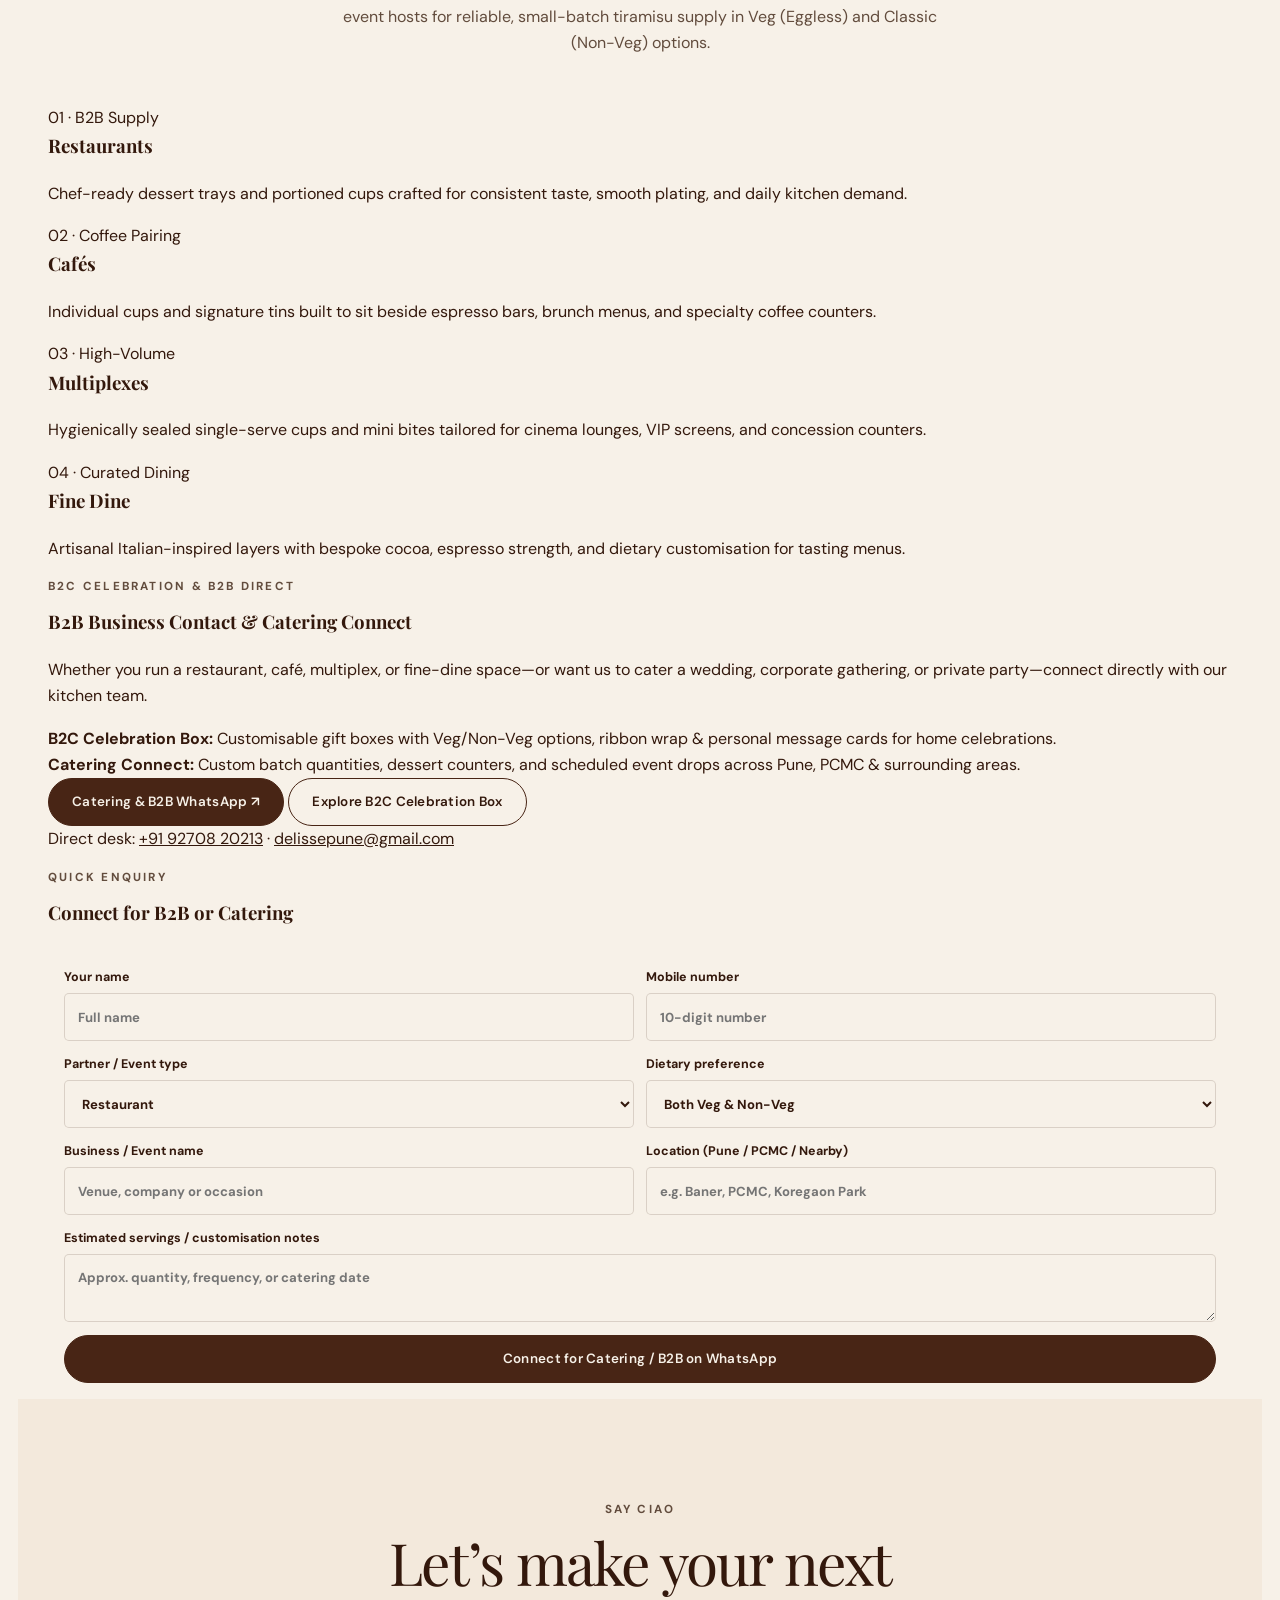
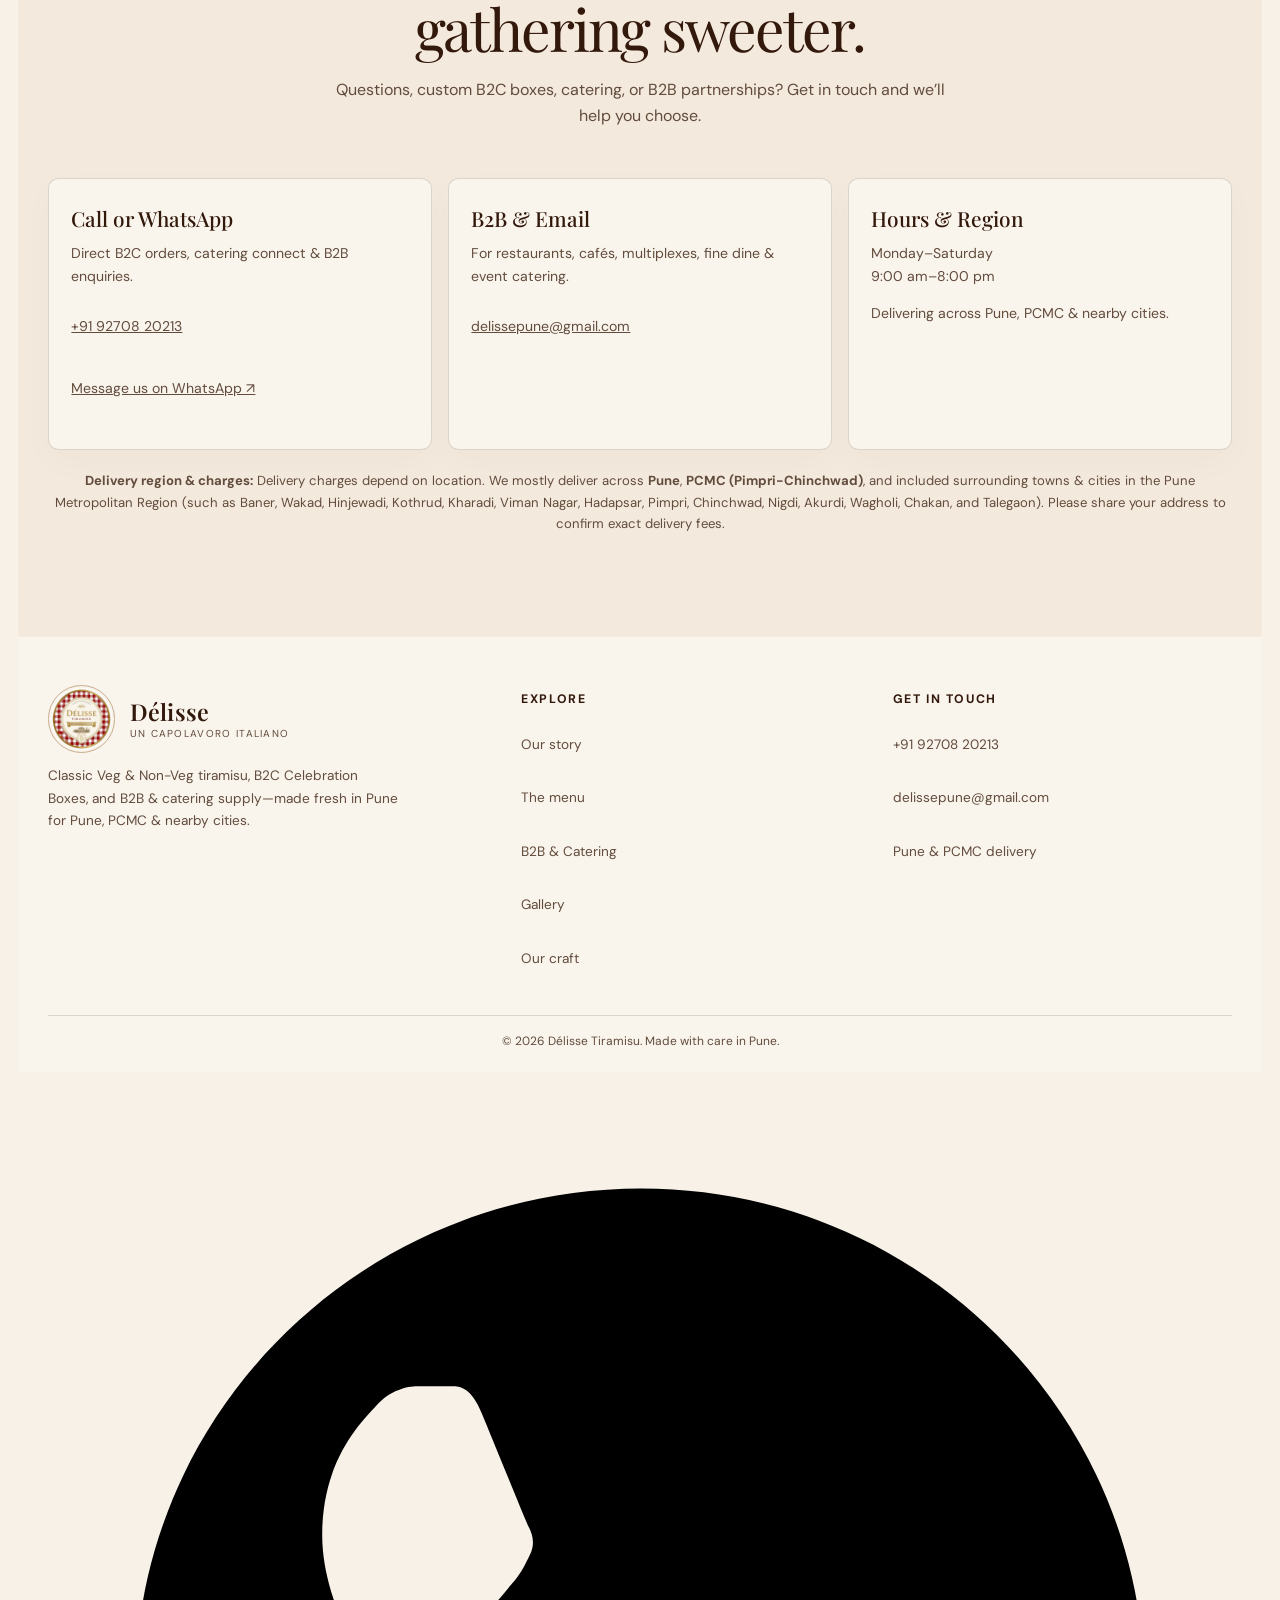
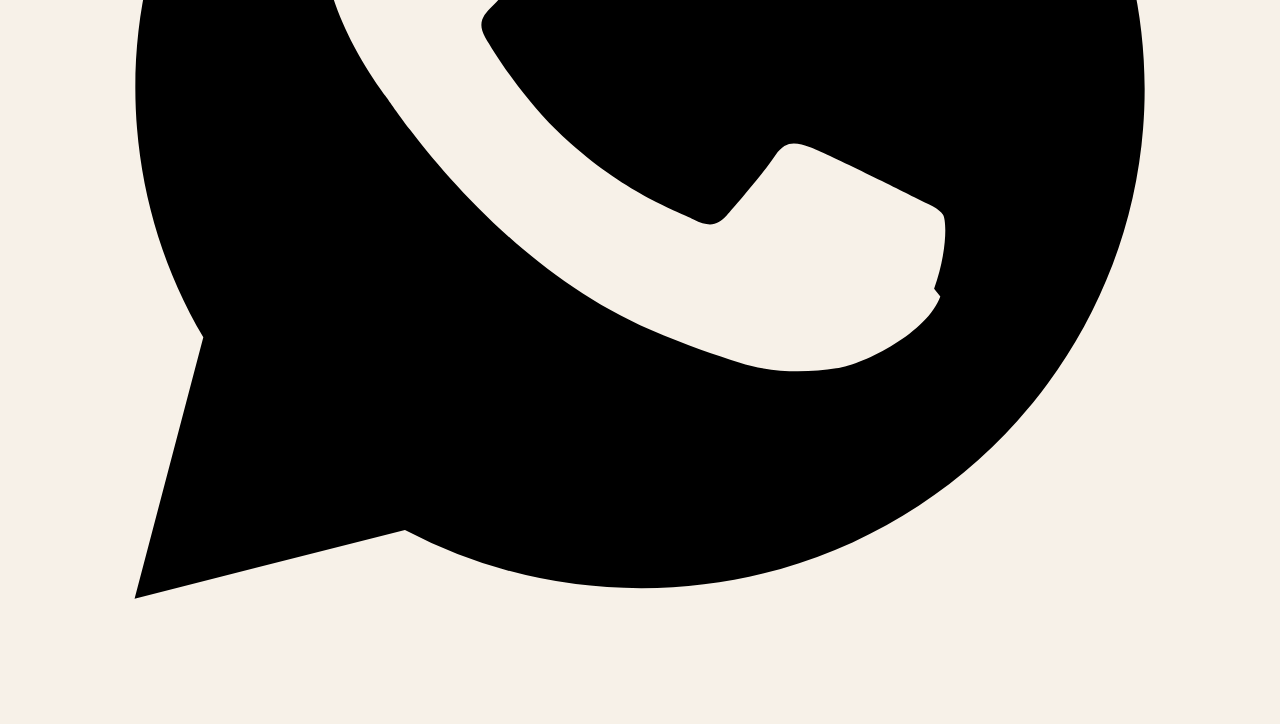
==== commit 62af16e0: "Add files via upload" ====
--- a/index.html
+++ b/index.html
@@ -377,7 +377,13 @@
 <body>
   <noscript><style>.page-loader{display:none!important}.reveal{opacity:1!important;transform:none!important}</style></noscript>
   <div class="page-loader" id="page-loader" role="status" aria-label="Loading Délisse Tiramisu">
-    <div class="loader-content"><span class="loader-seal"><img src="./logo.jpg" alt="" width="1024" height="1024"></span><span class="loader-caption">A little sweetness</span><span class="loader-subcaption">Fresh from our kitchen</span><span class="loader-track" aria-hidden="true"></span></div>
+    <div class="loader-content">
+      <div class="loader-cake" aria-hidden="true"><img src="./tiramisu-doodle.svg" alt="" width="108" height="108"></div>
+      <span class="loader-caption">A little sweetness</span>
+      <span class="loader-subcaption">Fresh from our kitchen</span>
+      <div class="coffee-track" role="progressbar" aria-label="Preparing your visit" aria-valuemin="0" aria-valuemax="100" aria-valuenow="0"><span class="coffee-fill"></span></div>
+      <span class="loader-percent" aria-hidden="true">00%</span>
+    </div>
   </div>
   <span class="hero-ribbon hero-ribbon-left" aria-hidden="true"></span>
   <span class="hero-ribbon hero-ribbon-right" aria-hidden="true"></span>
@@ -386,10 +392,10 @@
     <div class="nav-wrap container">
       <a class="brand" href="#home" aria-label="Délisse Tiramisu home">
         <span class="brand-seal"><img src="./logo.jpg" alt="Délisse circular lid emblem" width="1024" height="1024"></span>
-        <span class="brand-copy"><span class="wordmark">Délisse</span><span class="brand-line">Tiramisu · Pune</span></span>
+        <span class="brand-copy"><span class="wordmark">Délisse</span><span class="brand-line">Tiramisu · Pune &amp; PCMC</span></span>
       </a>
       <nav class="nav-links" aria-label="Main navigation">
-        <a href="#story">Story</a><a href="./menu.html">Menu</a><a href="#gallery">Gallery</a><a href="#craft">About</a><a href="#reviews">Reviews</a><a href="#contact">Contact</a>
+        <a href="#story">Story</a><a href="./menu.html">Menu</a><a href="#gallery">Gallery</a><a href="#craft">About</a><a href="#b2b">B2B &amp; Catering</a><a href="#reviews">Reviews</a><a href="#contact">Contact</a>
       </nav>
       <div class="nav-actions">
         <button class="icon-button" id="theme-toggle" type="button" aria-label="Switch to night mode" aria-pressed="false"><span aria-hidden="true">☾</span><span class="theme-label">Night</span></button>
@@ -398,7 +404,7 @@
       </div>
     </div>
     <nav class="mobile-nav" id="mobile-nav" aria-label="Mobile navigation">
-      <a href="#story">Our story</a><a href="./menu.html">Menu</a><a href="#gallery">Gallery</a><a href="#craft">About our craft</a><a href="#reviews">Reviews</a><a href="#contact">Contact</a>
+      <a href="#story">Our story</a><a href="./menu.html">Menu</a><a href="#gallery">Gallery</a><a href="#craft">About our craft</a><a href="#b2b">B2B &amp; Catering</a><a href="#reviews">Reviews</a><a href="#contact">Contact</a>
     </nav>
   </header>
 
@@ -412,15 +418,15 @@
       </div>
       <div class="hero-inner">
         <p class="hero-kicker">Un Capolavoro Italiano</p>
-        <h1 id="hero-title">A little Italian<br><em>dolce vita.</em></h1>
+        <h1 id="hero-title">A little Italian<br><em>la dolce vita.</em></h1>
         
         <p class="hero-lede">Layers of coffee-kissed comfort, made with care in Pune. A thoughtful treat for the everyday—and every table worth gathering around.</p>
         <a class="button menu-explore" href="./menu.html"><span>Explore the menu</span><span class="menu-arrow" aria-hidden="true">→</span></a>
-        <p class="hero-note">Small-batch tiramisu, prepared fresh for your order.</p>
+        <p class="hero-note">Small-batch Veg (Eggless) &amp; Classic tiramisu, delivered across Pune &amp; PCMC.</p>
         
       </div>
       
-      <div class="hero-scroll"><a href="#story">SCROLL TO EXPLORE ↓</a><span>HANDCRAFTED IN PUNE</span></div>
+      <div class="hero-scroll"><a href="#story">SCROLL TO EXPLORE ↓</a><span>HANDCRAFTED IN PUNE &amp; PCMC</span></div>
     </section>
 
     <section class="story" id="story" aria-labelledby="story-title">
@@ -437,8 +443,8 @@
         </div>
         <div class="chapter-row" aria-label="Our process">
           <article class="chapter"><span class="chapter-number">01</span><h3>Good things take time</h3><p>We build each dessert in delicate layers, giving cream and coffee their moment.</p></article>
-          <article class="chapter"><span class="chapter-number">02</span><h3>Made for your moment</h3><p>Choose an individual portion, a family-sized treat, or a box for a celebration.</p></article>
-          <article class="chapter"><span class="chapter-number">03</span><h3>Finished with care</h3><p>A cocoa-dusted classic, prepared fresh and ready to be passed around the table.</p></article>
+          <article class="chapter"><span class="chapter-number">02</span><h3>Made for your moment</h3><p>Choose an individual portion, a family-sized treat, or a customisable B2C Celebration Box for birthdays and gatherings.</p></article>
+          <article class="chapter"><span class="chapter-number">03</span><h3>Finished with care</h3><p>Available in Veg (Eggless) and Classic (Non-Veg) recipes, prepared fresh and ready to pass around the table.</p></article>
         </div>
       </div>
     </section>
@@ -451,9 +457,9 @@
           <p>A few little moments from the Délisse table.</p>
         </div>
         <div class="gallery-grid">
-          <figure class="gallery-item"><img src="./classic cup.jpg" alt="Tiramisu served in an Italian-inspired setting" loading="lazy" width="1024" height="682"><figcaption class="gallery-caption">A little dolce vita</figcaption></figure>
+          <figure class="gallery-item"><img src="./classic cup.jpg" alt="Tiramisu served in an Italian-inspired setting" loading="lazy" width="1024" height="682"><figcaption class="gallery-caption">A little la dolce vita</figcaption></figure>
           <figure class="gallery-item"><img src="./classic cup.jpg" alt="Individual classic tiramisu cup with cocoa" loading="lazy" width="1024" height="682"><figcaption class="gallery-caption">The classic cup</figcaption></figure>
-          <figure class="gallery-item"><img src="./celebration box.jpg" alt="Délisse celebration box, ready to share" loading="lazy" width="1024" height="682"><figcaption class="gallery-caption">Gather around</figcaption></figure>
+          <figure class="gallery-item"><img src="./celebration box.jpg" alt="Délisse B2C celebration box, ready to share" loading="lazy" width="1024" height="682"><figcaption class="gallery-caption">B2C Celebration Box</figcaption></figure>
           <figure class="gallery-item"><img src="./galary 1.jpg" alt="A Délisse tiramisu serving" loading="lazy" width="1024" height="682"><figcaption class="gallery-caption">A moment for dessert</figcaption></figure>
           <figure class="gallery-item"><img src="./galary 2.jpg" alt="A close-up of Délisse dessert presentation" loading="lazy" width="1024" height="682"><figcaption class="gallery-caption">Layer by layer</figcaption></figure>
         </div>
@@ -468,9 +474,9 @@
           <p>Our promise is simple: make a lovely tiramisu, handle it with care, and help it arrive ready to share.</p>
         </div>
         <div class="craft-grid">
-          <article class="craft-card"><span class="craft-icon" aria-hidden="true">✳</span><h3>Ingredients chosen with care</h3><p>Mascarpone, coffee, Savoiardi, and cocoa are at the heart of our classic recipe. Contact us for current ingredient or allergen questions.</p></article>
-          <article class="craft-card"><span class="craft-icon" aria-hidden="true">⌂</span><h3>Made in Pune</h3><p>A local kitchen bringing a much-loved Italian dessert to celebrations and everyday tables.</p></article>
-          <article class="craft-card"><span class="craft-icon" aria-hidden="true">♡</span><h3>Fresh for your order</h3><p>We make your dessert fresh and coordinate timing and delivery details when you place an order.</p></article>
+          <article class="craft-card"><span class="craft-icon" aria-hidden="true">✳</span><h3>Veg &amp; Classic options</h3><p>Choose 100% Veg (Eggless) or Classic (Non-Veg) recipes made with mascarpone, espresso, Savoiardi, and cocoa. Customisable coffee &amp; sweetness levels available.</p></article>
+          <article class="craft-card"><span class="craft-icon" aria-hidden="true">⌂</span><h3>Pune, PCMC &amp; nearby</h3><p>Freshly crafted in Pune for B2C Celebration Boxes, home tables, and hospitality partners across Pune, Pimpri-Chinchwad, and surrounding towns.</p></article>
+          <article class="craft-card"><span class="craft-icon" aria-hidden="true">♡</span><h3>Location-based delivery</h3><p>Delivery charges depend on your delivery location. Share your address or PIN code on WhatsApp to confirm exact charges and timing.</p></article>
         </div>
       </div>
     </section>
@@ -489,19 +495,105 @@
       </div>
     </section>
 
+    <section class="b2b-section" id="b2b" aria-labelledby="b2b-title">
+      <div class="container">
+        <div class="section-intro">
+          <p class="eyebrow">B2B · Hospitality · Catering</p>
+          <h2 id="b2b-title">Serving Pune’s finest tables, venues &amp; events.</h2>
+          <p>Beyond our B2C Celebration Boxes, Délisse partners with hospitality businesses and event hosts for reliable, small-batch tiramisu supply in Veg (Eggless) and Classic (Non-Veg) options.</p>
+        </div>
+
+        <div class="b2b-segments" aria-label="Hospitality sectors we supply">
+          <article class="b2b-card">
+            <span class="b2b-tag">01 · B2B Supply</span>
+            <h3>Restaurants</h3>
+            <p>Chef-ready dessert trays and portioned cups crafted for consistent taste, smooth plating, and daily kitchen demand.</p>
+          </article>
+          <article class="b2b-card">
+            <span class="b2b-tag">02 · Coffee Pairing</span>
+            <h3>Cafés</h3>
+            <p>Individual cups and signature tins built to sit beside espresso bars, brunch menus, and specialty coffee counters.</p>
+          </article>
+          <article class="b2b-card">
+            <span class="b2b-tag">03 · High-Volume</span>
+            <h3>Multiplexes</h3>
+            <p>Hygienically sealed single-serve cups and mini bites tailored for cinema lounges, VIP screens, and concession counters.</p>
+          </article>
+          <article class="b2b-card">
+            <span class="b2b-tag">04 · Curated Dining</span>
+            <h3>Fine Dine</h3>
+            <p>Artisanal Italian-inspired layers with bespoke cocoa, espresso strength, and dietary customisation for tasting menus.</p>
+          </article>
+        </div>
+
+        <div class="b2b-connect-grid">
+          <article class="b2b-connect-card">
+            <p class="eyebrow">B2C Celebration &amp; B2B Direct</p>
+            <h3>B2B Business Contact &amp; Catering Connect</h3>
+            <p>Whether you run a restaurant, café, multiplex, or fine-dine space—or want us to cater a wedding, corporate gathering, or private party—connect directly with our kitchen team.</p>
+            <div class="b2b-highlights">
+              <div><strong>B2C Celebration Box:</strong> Customisable gift boxes with Veg/Non-Veg options, ribbon wrap &amp; personal message cards for home celebrations.</div>
+              <div><strong>Catering Connect:</strong> Custom batch quantities, dessert counters, and scheduled event drops across Pune, PCMC &amp; surrounding areas.</div>
+            </div>
+            <div class="b2b-actions">
+              <a class="button" href="https://wa.me/919270820213?text=Hello%20D%C3%A9lisse!%20I%27d%20like%20to%20connect%20for%20B2B%20supply%20%2F%20catering." target="_blank" rel="noopener noreferrer">Catering &amp; B2B WhatsApp ↗</a>
+              <a class="button button-outline" href="./menu.html#b2c-celebration">Explore B2C Celebration Box</a>
+            </div>
+            <p class="b2b-direct-meta">Direct desk: <a href="tel:+919270820213">+91 92708 20213</a> · <a href="mailto:delissepune@gmail.com?subject=B2B%20%2F%20Catering%20Enquiry%20-%20D%C3%A9lisse">delissepune@gmail.com</a></p>
+          </article>
+
+          <article class="b2b-connect-card">
+            <p class="eyebrow">Quick Enquiry</p>
+            <h3>Connect for B2B or Catering</h3>
+            <form class="customer-form" id="b2b-form">
+              <div class="form-row">
+                <label for="b2b-name">Your name<input id="b2b-name" name="name" placeholder="Full name" required></label>
+                <label for="b2b-phone">Mobile number<input id="b2b-phone" name="phone" type="tel" inputmode="numeric" minlength="10" maxlength="15" pattern="[0-9]{10,15}" placeholder="10-digit number" required></label>
+              </div>
+              <div class="form-row">
+                <label for="b2b-segment">Partner / Event type
+                  <select id="b2b-segment" name="segment" required>
+                    <option value="Restaurant">Restaurant</option>
+                    <option value="Café">Café</option>
+                    <option value="Multiplex">Multiplex</option>
+                    <option value="Fine Dine">Fine Dine</option>
+                    <option value="Catering / Private Event">Catering / Private Event</option>
+                    <option value="Corporate Event">Corporate Event</option>
+                  </select>
+                </label>
+                <label for="b2b-dietary">Dietary preference
+                  <select id="b2b-dietary" name="dietary">
+                    <option value="Both Veg &amp; Non-Veg">Both Veg &amp; Non-Veg</option>
+                    <option value="Veg (Eggless)">Veg (Eggless)</option>
+                    <option value="Non-Veg (Classic)">Non-Veg (Classic)</option>
+                  </select>
+                </label>
+              </div>
+              <div class="form-row">
+                <label for="b2b-company">Business / Event name<input id="b2b-company" name="company" placeholder="Venue, company or occasion" required></label>
+                <label for="b2b-location">Location (Pune / PCMC / Nearby)<input id="b2b-location" name="location" placeholder="e.g. Baner, PCMC, Koregaon Park" required></label>
+              </div>
+              <label for="b2b-notes">Estimated servings / customisation notes<textarea id="b2b-notes" name="notes" placeholder="Approx. quantity, frequency, or catering date"></textarea></label>
+              <button class="button" type="submit">Connect for Catering / B2B on WhatsApp</button>
+            </form>
+          </article>
+        </div>
+      </div>
+    </section>
+
     <section class="contact-section" id="contact" aria-labelledby="contact-title">
       <div class="container">
         <div class="section-intro">
           <p class="eyebrow">Say ciao</p>
           <h2 id="contact-title">Let’s make your next gathering sweeter.</h2>
-          <p>Questions, custom orders, or a celebration coming up? Get in touch and we’ll help you choose.</p>
+          <p>Questions, custom B2C boxes, catering, or B2B partnerships? Get in touch and we’ll help you choose.</p>
         </div>
         <div class="contact-grid">
-          <article class="contact-card"><h3>Call or WhatsApp</h3><p><a href="tel:+919270820213">+91 92708 20213</a></p><p><a href="https://wa.me/919270820213" target="_blank" rel="noopener noreferrer">Message us on WhatsApp ↗</a></p></article>
-          <article class="contact-card"><h3>Email</h3><p>For custom orders and event enquiries.</p><a href="mailto:delissepune@gmail.com">delissepune@gmail.com</a></article>
-          <article class="contact-card"><h3>Ordering hours</h3><p>Monday–Saturday<br>9:00 am–8:00 pm</p><p>Handcrafted in Pune, Maharashtra.</p></article>
-        </div>
-        <p class="delivery-note">Delivery enquiries: Pune only. Please contact us to confirm availability for your area and preferred date.</p>
+          <article class="contact-card"><h3>Call or WhatsApp</h3><p>Direct B2C orders, catering connect &amp; B2B enquiries.</p><p><a href="tel:+919270820213">+91 92708 20213</a></p><p><a href="https://wa.me/919270820213" target="_blank" rel="noopener noreferrer">Message us on WhatsApp ↗</a></p></article>
+          <article class="contact-card"><h3>B2B &amp; Email</h3><p>For restaurants, cafés, multiplexes, fine dine &amp; event catering.</p><a href="mailto:delissepune@gmail.com">delissepune@gmail.com</a></article>
+          <article class="contact-card"><h3>Hours &amp; Region</h3><p>Monday–Saturday<br>9:00 am–8:00 pm</p><p>Delivering across Pune, PCMC &amp; nearby cities.</p></article>
+        </div>
+        <p class="delivery-note"><strong>Delivery region &amp; charges:</strong> Delivery charges depend on location. We mostly deliver across <strong>Pune</strong>, <strong>PCMC (Pimpri-Chinchwad)</strong>, and included surrounding towns &amp; cities in the Pune Metropolitan Region (such as Baner, Wakad, Hinjewadi, Kothrud, Kharadi, Viman Nagar, Hadapsar, Pimpri, Chinchwad, Nigdi, Akurdi, Wagholi, Chakan, and Talegaon). Please share your address to confirm exact delivery fees.</p>
       </div>
     </section>
   </main>
@@ -514,18 +606,24 @@
             <span class="brand-seal footer-seal"><img src="./logo.jpg" alt="Délisse circular lid emblem" loading="lazy" width="1024" height="1024"></span>
             <span class="brand-copy"><span class="wordmark">Délisse</span><span class="brand-line">Un Capolavoro Italiano</span></span>
           </div>
-          <p class="footer-summary">Classic tiramisu, lovingly layered and made fresh in Pune. A little sweetness is always worth sharing.</p>
-        </div>
-        <div class="footer-col"><h3>Explore</h3><div class="footer-links"><a href="#story">Our story</a><a href="./menu.html">The menu</a><a href="#gallery">Gallery</a><a href="#craft">Our craft</a></div></div>
-        <div class="footer-col"><h3>Get in touch</h3><div class="footer-links"><a href="tel:+919270820213">+91 92708 20213</a><a href="mailto:delissepune@gmail.com">delissepune@gmail.com</a><a href="#contact">Pune delivery enquiries</a></div></div>
+          <p class="footer-summary">Classic Veg &amp; Non-Veg tiramisu, B2C Celebration Boxes, and B2B &amp; catering supply—made fresh in Pune for Pune, PCMC &amp; nearby cities.</p>
+        </div>
+        <div class="footer-col"><h3>Explore</h3><div class="footer-links"><a href="#story">Our story</a><a href="./menu.html">The menu</a><a href="#b2b">B2B &amp; Catering</a><a href="#gallery">Gallery</a><a href="#craft">Our craft</a></div></div>
+        <div class="footer-col"><h3>Get in touch</h3><div class="footer-links"><a href="tel:+919270820213">+91 92708 20213</a><a href="mailto:delissepune@gmail.com">delissepune@gmail.com</a><a href="#contact">Pune &amp; PCMC delivery</a></div></div>
       </div>
       <div class="footer-bottom">© <span id="year"></span> Délisse Tiramisu. Made with care in Pune.</div>
     </div>
   </footer>
 
+  <a class="whatsapp-float" href="https://wa.me/919270820213?text=Hello%20D%C3%A9lisse!%20I%27d%20like%20to%20place%20an%20order." target="_blank" rel="noopener noreferrer" aria-label="Chat with Délisse on WhatsApp">
+    <svg viewBox="0 0 32 32" aria-hidden="true">
+      <path d="M16.04 3C8.86 3 3.02 8.76 3.02 15.84c0 2.27.6 4.49 1.75 6.43L3 29l6.96-1.77a13.08 13.08 0 0 0 6.08 1.5h.01C23.22 28.73 29 22.96 29 15.88S23.22 3 16.04 3Zm7.7 18.22c-.33.91-1.92 1.74-2.68 1.85-.68.1-1.55.15-2.5-.15-.58-.18-1.33-.43-2.28-.84-4.01-1.73-6.62-5.75-6.82-6.02-.2-.27-1.63-2.17-1.63-4.14 0-1.96 1.03-2.93 1.39-3.33.36-.4.79-.5 1.06-.5h.76c.24.01.57-.09.89.68.33.79 1.12 2.75 1.22 2.95.1.2.16.43.03.7-.13.26-.2.43-.39.66-.2.23-.41.51-.59.68-.2.2-.4.41-.17.8.23.39 1.02 1.68 2.19 2.72 1.51 1.34 2.78 1.76 3.17 1.96.39.2.62.16.85-.1.23-.26 1-1.16 1.26-1.56.26-.39.53-.33.89-.2.36.13 2.28 1.08 2.67 1.28.39.2.65.29.75.46.1.17.1.99-.23 1.9Z"/>
+    </svg>
+  </a>
+
   <script>
     const loader = document.getElementById("page-loader");
-    const revealElements = document.querySelectorAll(".hero-inner > *, .story-photo, .story-copy, .chapter, .section-intro, .gallery-item, .craft-card, .review-panel, .contact-card, .footer-main > *");
+    const revealElements = document.querySelectorAll(".hero-inner > *, .story-photo, .story-copy, .chapter, .section-intro, .gallery-item, .craft-card, .review-panel, .b2b-card, .b2b-connect-card, .contact-card, .footer-main > *");
     revealElements.forEach((element, index) => {
       element.classList.add("reveal");
       element.style.transitionDelay = `${Math.min(index % 4, 3) * 90}ms`;
@@ -542,10 +640,12 @@
     const revealInView = () => {
       revealElements.forEach(element => {
         const bounds = element.getBoundingClientRect();
-        if (bounds.top < window.innerHeight + 80 && bounds.bottom > -80) element.classList.add("is-visible");
+        if (bounds.top < window.innerHeight + 80) element.classList.add("is-visible");
       });
     };
     revealInView();
+    addEventListener("scroll", revealInView, { passive: true });
+    addEventListener("hashchange", () => setTimeout(revealInView, 60));
     
 
     const ribbonEdges = [...document.querySelectorAll(".hero-ribbon")];
@@ -585,6 +685,26 @@
     });
 
     document.getElementById("year").textContent = new Date().getFullYear();
+
+    const b2bForm = document.getElementById("b2b-form");
+    if (b2bForm) {
+      b2bForm.addEventListener("submit", event => {
+        event.preventDefault();
+        if (!b2bForm.reportValidity()) return;
+        const data = Object.fromEntries(new FormData(b2bForm));
+        const text = [
+          "Hello Délisse! I'd like to connect for a B2B / Catering enquiry.",
+          `Name: ${data.name.trim()}`,
+          `Phone: ${data.phone.trim()}`,
+          `Partner / Event type: ${data.segment}`,
+          `Business / Event: ${data.company.trim()}`,
+          `Dietary preference: ${data.dietary}`,
+          `Location: ${data.location.trim()}`,
+          data.notes.trim() ? `Details / servings: ${data.notes.trim()}` : ""
+        ].filter(Boolean).join("\n");
+        window.open(`https://wa.me/919270820213?text=${encodeURIComponent(text)}`, "_blank", "noopener,noreferrer");
+      });
+    }
   </script>
   <script src="./studio.js"></script>
 </body>
--- a/studio.css
+++ b/studio.css
@@ -10,20 +10,22 @@
 
 /* Anchor dropdowns to the header at tablet widths as well. */
 .site-header .mobile-nav{position:absolute;inset-inline:0;top:calc(100% + 8px);color:var(--ink);background:var(--page);border:1px solid var(--line);border-radius:6px;box-shadow:0 15px 30px #0002}
-
+
 
 @media(max-width:540px){.hero-bottom .hero-note{display:block;text-align:left;max-width:22rem;font-size:.58rem;line-height:1.6;margin-top:.8rem}}
-
+
 
 /* One continuous cart scroll keeps quantities and address fields easy to reach. */
 .drawer{display:block;overflow-y:auto}.drawer-head{position:sticky;top:0;z-index:2;background:var(--surface)}.drawer-list{flex:none;overflow:visible;min-height:0}.drawer-foot{flex:none;overflow:visible}
-
+
 
 @media(max-width:360px){.cinema-controls{bottom:15rem}}
-
+
 
 /* Clear film presentation: all editorial copy sits below the video. */
 .hero-video-frame{height:74svh;min-height:440px;max-height:860px}.hero-video-frame::after{background:linear-gradient(0deg,#170e0e55,transparent 38%,#170e0e55)}.hero-inner{position:relative;inset:auto;width:min(48rem,calc(100% - 4rem));margin:0 auto;padding:4rem 0 0;text-align:center;pointer-events:auto}.hero-kicker{justify-content:center;color:var(--ink-soft)}.hero-kicker::before,.hero-kicker::after{display:block;width:2rem;background:var(--tan)}.hero h1{color:var(--ink);font-size:clamp(3.2rem,6.5vw,6rem);max-width:none;text-shadow:none;margin-bottom:1.4rem}.hero h1 em{color:var(--ink-soft)}.hero-inner .hero-lede{max-width:36rem;margin:0 auto 1.7rem;color:var(--ink-soft);font-size:1rem;line-height:1.85}.hero .menu-explore{background:var(--cocoa);border-color:var(--cocoa);color:var(--page);backdrop-filter:none;border-radius:999px}.hero .menu-explore:hover{background:var(--ink);color:var(--page)}.hero-inner .hero-note{color:var(--ink-soft);margin:1.2rem 0 0;font-size:.72rem}.hero-scroll{position:relative;inset:auto;width:calc(100% - 2 * var(--frame-width) - 4rem);margin:3rem auto 0;padding:1.2rem 0;border-color:var(--line);color:var(--ink-soft)}.cinema-controls{bottom:1.5rem;right:1.5rem}.video-status{bottom:5rem;left:1.5rem}.story{padding-top:4rem}
 @media(max-width:790px){.hero-video-frame{height:68svh;min-height:400px}.hero-inner{inset:auto;width:calc(100% - 3rem);padding-top:3rem}.hero h1{font-size:clamp(3.1rem,9vw,5rem)}.hero-inner .hero-lede{font-size:.94rem}.hero-scroll{width:calc(100% - 2 * var(--frame-width) - 2.5rem)}.cinema-controls{bottom:1rem;right:1rem}}
 @media(max-width:540px){.hero-video-frame{height:64svh;min-height:390px}.hero-inner{inset:auto;width:calc(100% - 3rem);padding-top:2.7rem}.hero h1{font-size:clamp(2.8rem,11vw,4rem);margin-bottom:1.3rem}.hero-inner .hero-lede{font-size:.88rem}.hero-scroll{margin-top:2rem;font-size:.43rem}.cinema-controls{bottom:1rem;right:.8rem}.hero-kicker{font-size:.5rem}.story{padding-top:3rem}}
-
+.story-photo{padding:0}
+.story-photo::after{content:none;display:none}
+.story-photo img{height:auto;aspect-ratio:3/2;border-radius:.9rem}
